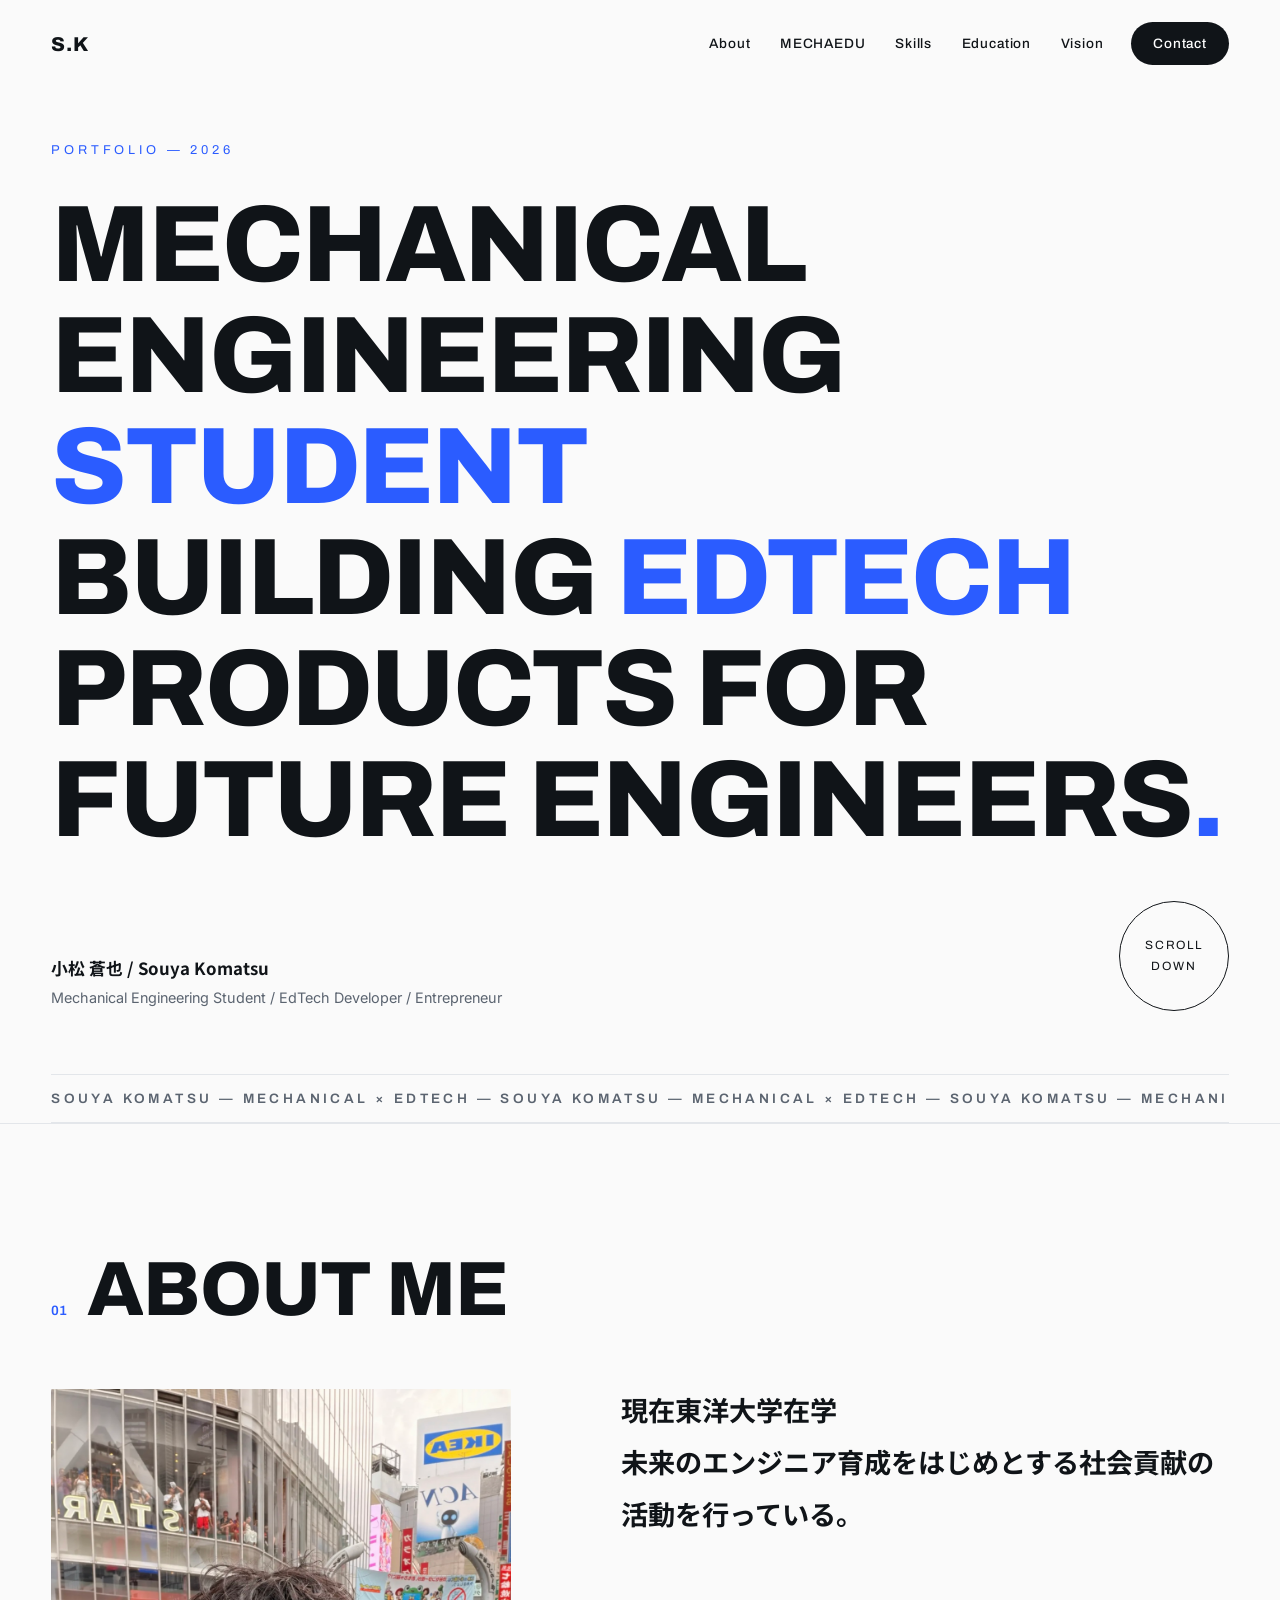
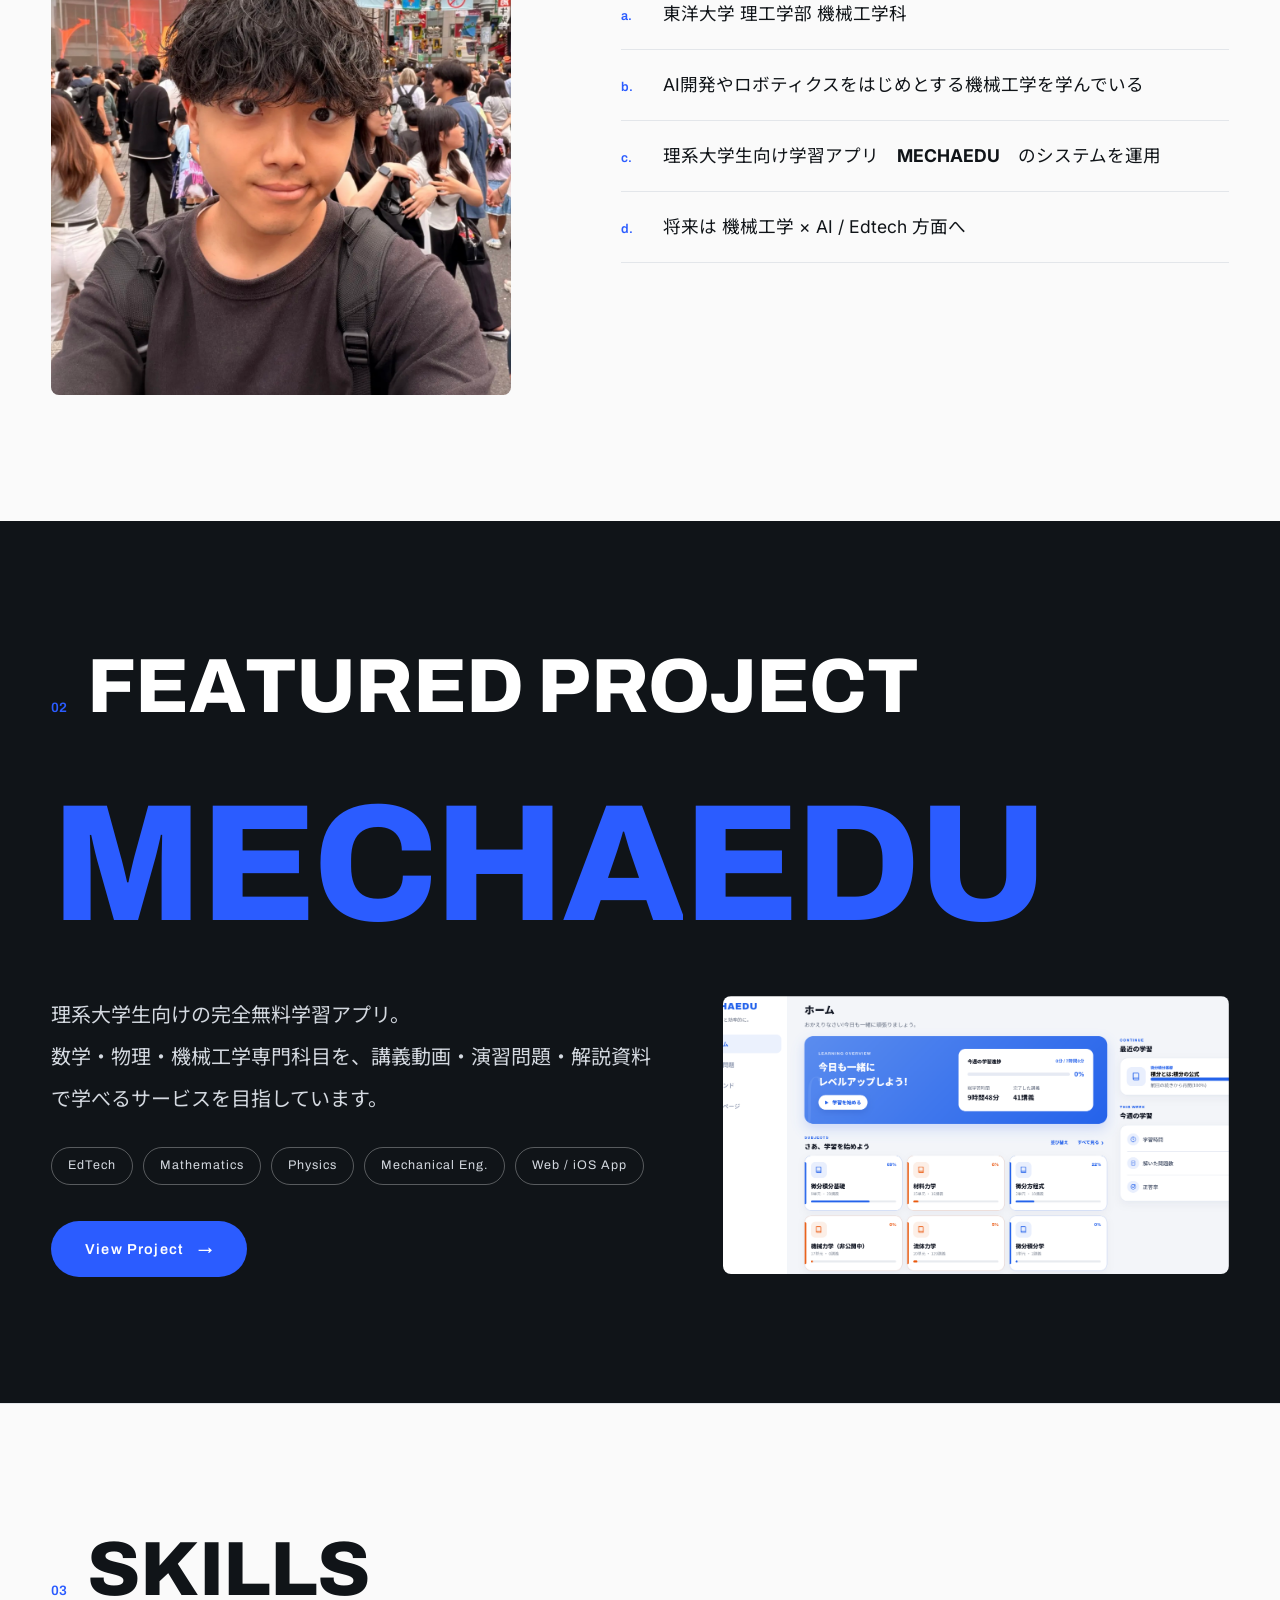
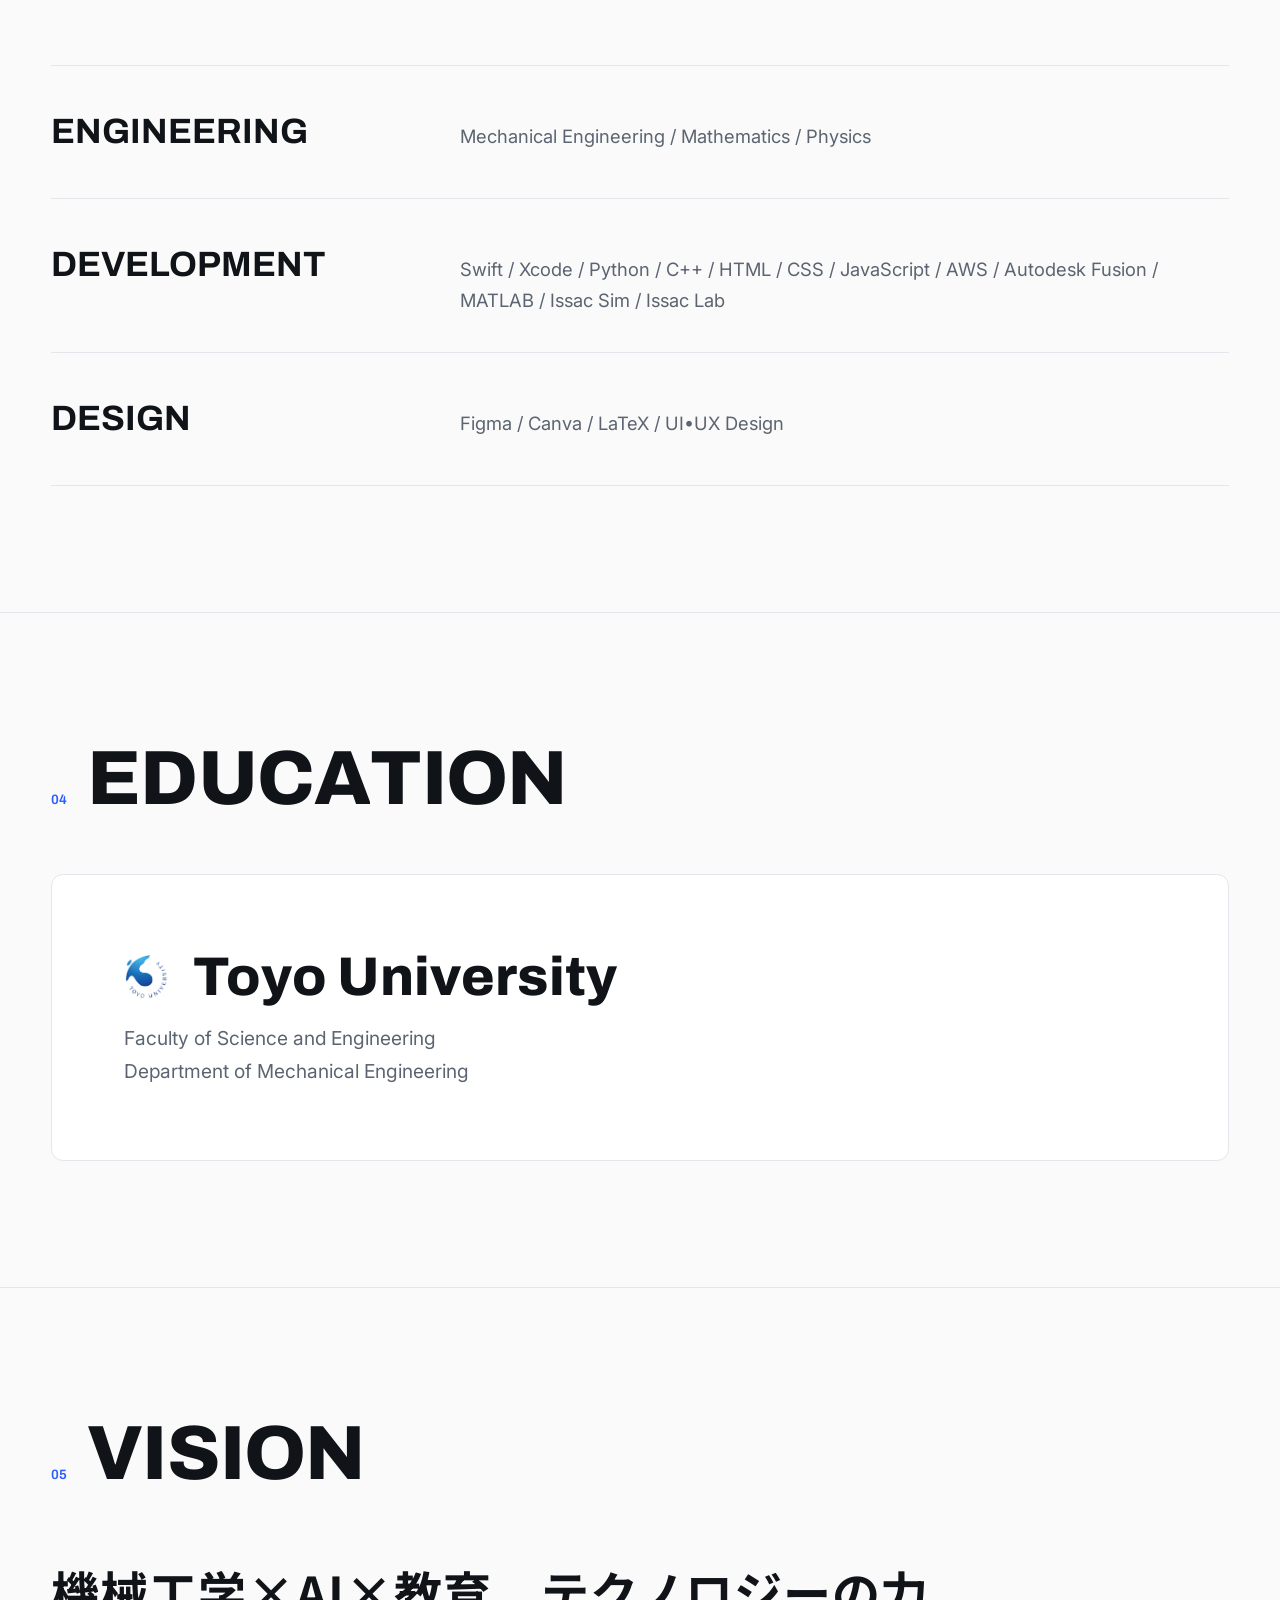
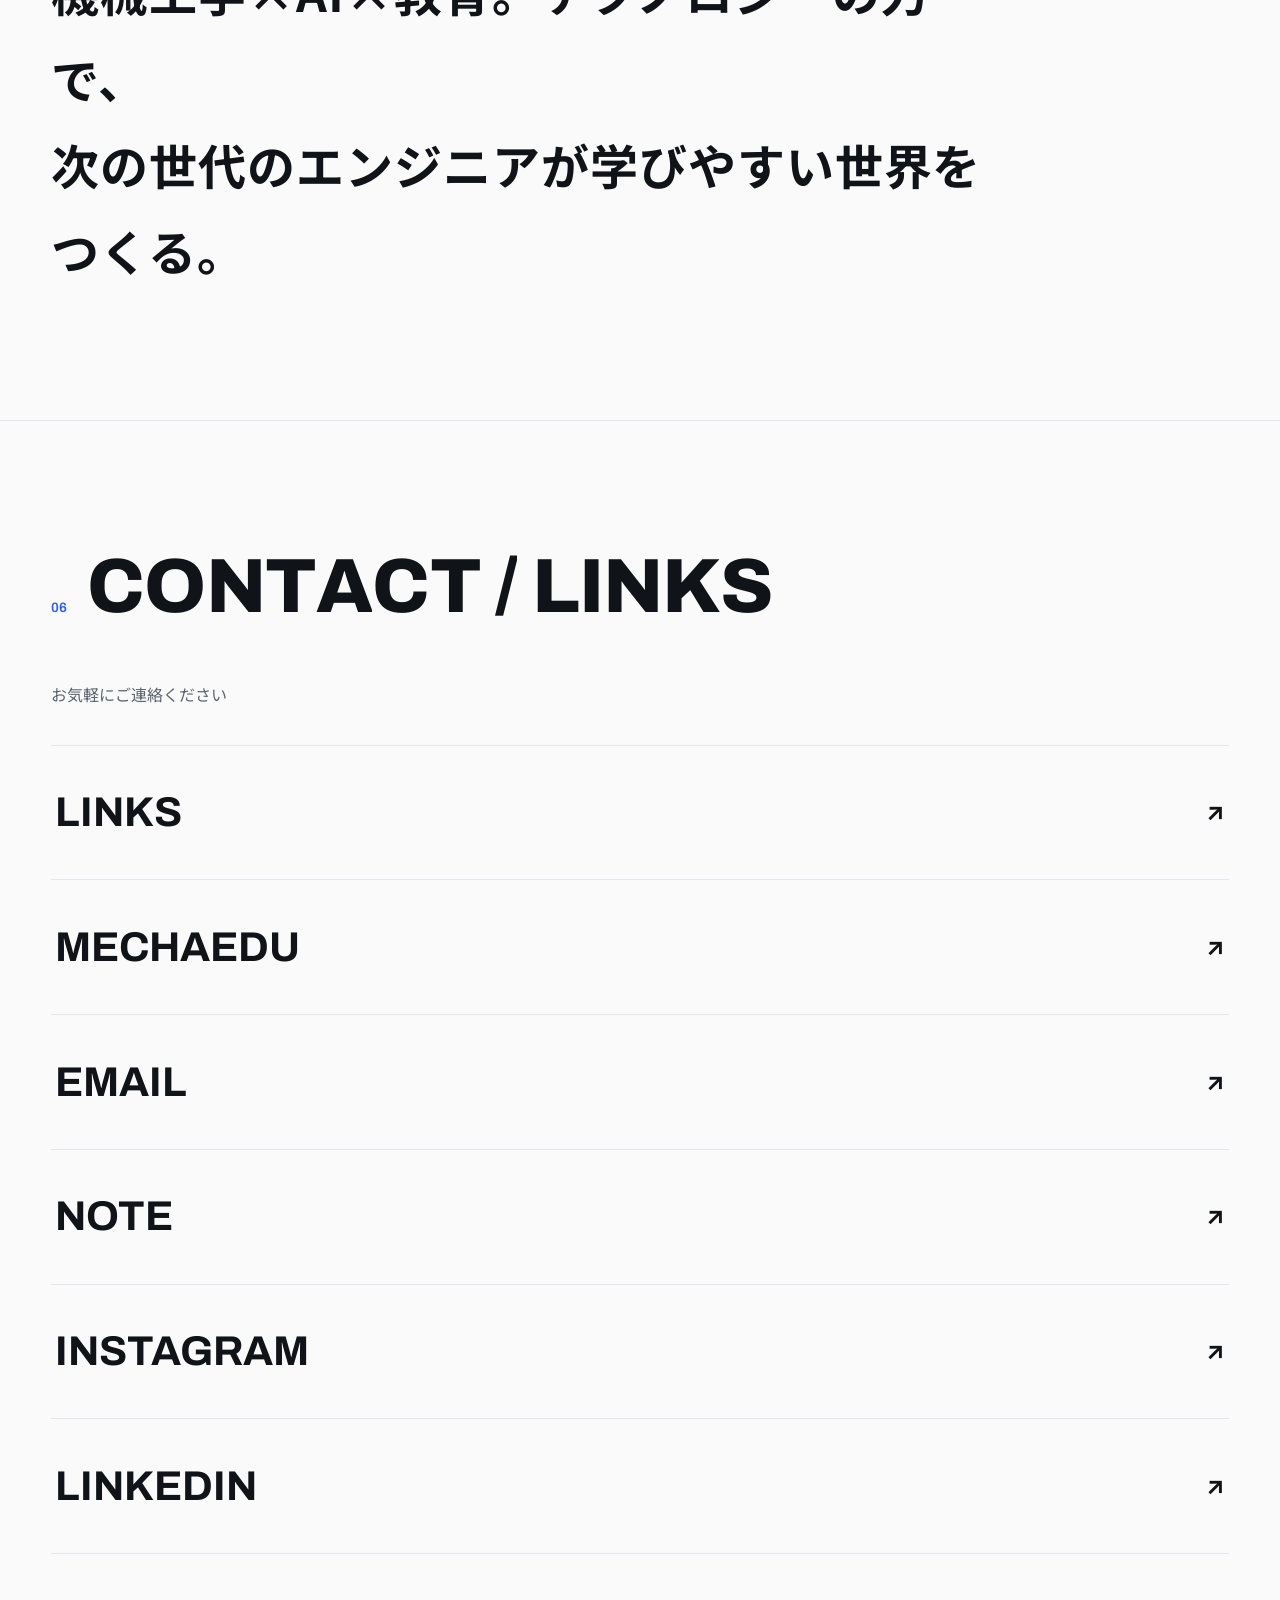
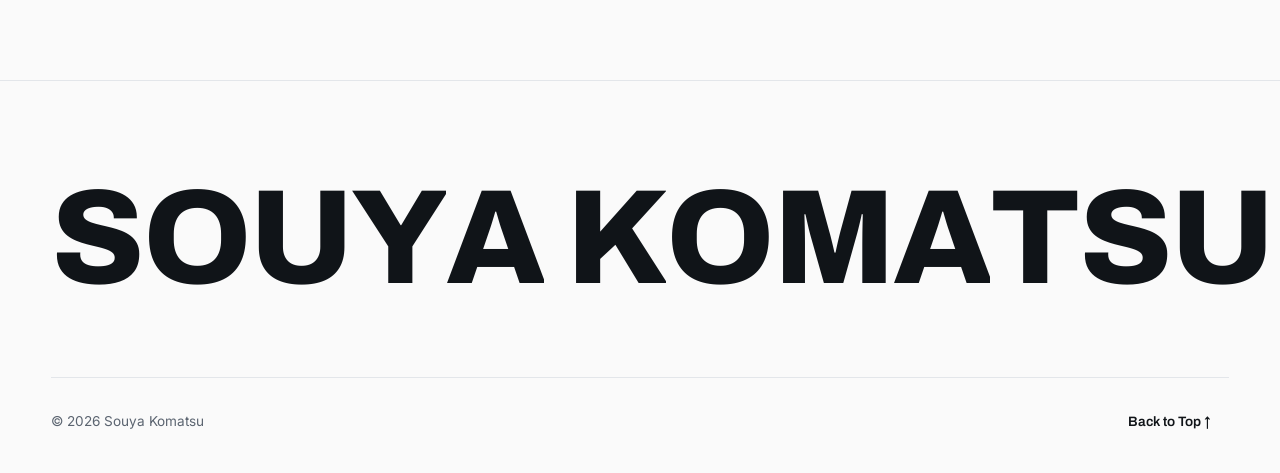
==== index.html @ 3ba520e5 "Refresh cached assets and keep ticker in one row with compact logo" ====
<!DOCTYPE html>
<html lang="ja">

<head>
  <meta charset="UTF-8">
  <meta name="viewport" content="width=device-width, initial-scale=1.0">
  <title>Souya Komatsu — Portfolio</title>
  <meta name="description"
    content="小松蒼也 / Souya Komatsu — Mechanical Engineering Student building EdTech products for future engineers.">
  <link rel="preconnect" href="https://fonts.googleapis.com">
  <link rel="preconnect" href="https://fonts.gstatic.com" crossorigin>
  <link
    href="https://fonts.googleapis.com/css2?family=Inter:wght@400;500;600&family=Archivo:wght@500;600;700;800&family=Noto+Sans+JP:wght@400;500;700&display=swap"
    rel="stylesheet">
  <link rel="stylesheet" href="style.css?v=20261108-2">
</head>

<body>

  <!-- ===== Page transition curtain (ローディング兼ページ遷移の幕) ===== -->
  <div class="curtain" id="curtain">
    <div class="curtain__panel" id="curtainPanel">
      <p class="curtain__brand">SOUYA KOMATSU</p>
    </div>
  </div>

  <!-- ===== Custom cursor ===== -->
  <div class="cursor" id="cursor"></div>

  <!-- ===== Header ===== -->
  <header class="header">
    <a href="#home" class="header__logo magnetic" data-cursor="hover">S.K</a>
    <nav class="header__nav">
      <a href="#about" class="header__link magnetic" data-cursor="hover">About</a>
      <a href="#mechaedu" class="header__link magnetic" data-cursor="hover">MECHAEDU</a>
      <a href="#skills" class="header__link magnetic" data-cursor="hover">Skills</a>
      <a href="#education" class="header__link magnetic" data-cursor="hover">Education</a>
      <a href="#vision" class="header__link magnetic" data-cursor="hover">Vision</a>
      <a href="#contact" class="header__link header__link--cta magnetic fill-hover" data-cursor="hover">Contact</a>
    </nav>
    <button class="header__burger magnetic" id="burger" aria-label="menu" data-cursor="hover">
      <span></span><span></span>
    </button>
  </header>

  <!-- ===== Mobile menu ===== -->
  <div class="menu" id="menu">
    <nav class="menu__nav">
      <a href="#about" class="menu__link fill-hover">About</a>
      <a href="#mechaedu" class="menu__link fill-hover">MECHAEDU</a>
      <a href="#skills" class="menu__link fill-hover">Skills</a>
      <a href="#education" class="menu__link fill-hover">Education</a>
      <a href="#vision" class="menu__link fill-hover">Vision</a>
      <a href="#contact" class="menu__link fill-hover">Contact</a>
    </nav>
  </div>

  <main>

    <!-- ===== HOME / HERO ===== -->
    <section class="hero" id="home">
      <p class="hero__eyebrow reveal">Portfolio — 2026</p>
      <h1 class="hero__title" id="heroTitle">
        <span class="hero__line"><span class="hero__word">Mechanical</span></span>
        <span class="hero__line"><span class="hero__word">Engineering <em>Student</em></span></span>
        <span class="hero__line"><span class="hero__word">building <em>EdTech</em></span></span>
        <span class="hero__line"><span class="hero__word">products for</span></span>
        <span class="hero__line"><span class="hero__word">future engineers<span class="hero__dot">.</span></span></span>
      </h1>
      <div class="hero__meta reveal">
        <div>
          <p class="hero__name">小松 蒼也 / Souya Komatsu</p>
          <p class="hero__role">Mechanical Engineering Student / EdTech Developer / Entrepreneur</p>
        </div>
        <a href="#about" class="btn btn--circle magnetic fill-hover" data-cursor="hover">
          <span>Scroll<br>Down</span>
        </a>
      </div>
      <div class="hero__marquee" aria-hidden="true">
        <div class="hero__marquee-track">
          <div class="hero__marquee-group">
            <span>SOUYA KOMATSU — MECHANICAL × EDTECH —&nbsp;</span>
          </div>
          <div class="hero__marquee-group">
            <span>SOUYA KOMATSU — MECHANICAL × EDTECH —&nbsp;</span>
          </div>
        </div>
      </div>
    </section>

    <!-- ===== ABOUT ===== -->
    <section class="section about" id="about">
      <div class="section__head">
        <p class="section__index reveal">01</p>
        <h2 class="section__title" data-split>About Me</h2>
      </div>
      <div class="about__grid">
        <div class="about__photo photo-reveal">
          <div class="photo-reveal__mask">
            <!--<img src="https://placehold.co/720x900/e8ecf4/9aa3b5?text=PHOTO" alt="小松蒼也のポートレート" class="photo-reveal__img"
              data-parallax>
          </div> -->
            <img src="Souya.jpg" alt="小松蒼也のポートレート" class="photo-reveal__img" data-parallax>
          </div>
        </div>
        <div class="about__body">
          <p class="about__lead reveal">
            現在東洋大学在学<br>
            未来のエンジニア育成をはじめとする社会貢献の活動を行っている。
          </p>
          <ul class="about__list">
            <li class="reveal"><span class="about__num">a.</span>東洋大学 理工学部 機械工学科</li>
            <li class="reveal"><span class="about__num">b.</span>AI開発やロボティクスをはじめとする機械工学を学んでいる</li>
            <li class="reveal"><span class="about__num">c.</span>理系大学生向け学習アプリ <strong>MECHAEDU</strong> のシステムを運用</li>
            <li class="reveal"><span class="about__num">d.</span>将来は 機械工学 × AI / Edtech 方面へ</li>
          </ul>
        </div>
      </div>
    </section>

    <!-- ===== MECHAEDU ===== -->
    <section class="section mechaedu" id="mechaedu">
      <div class="section__head">
        <p class="section__index reveal">02</p>
        <h2 class="section__title" data-split>Featured Project</h2>
      </div>
      <div class="mechaedu__hero">
        <h3 class="mechaedu__logo" data-split>MECHAEDU</h3>
      </div>
      <div class="mechaedu__grid">
        <div class="mechaedu__body">
          <p class="mechaedu__desc reveal">
            理系大学生向けの完全無料学習アプリ。<br>
            数学・物理・機械工学専門科目を、講義動画・演習問題・解説資料で学べるサービスを目指しています。
          </p>
          <div class="mechaedu__tags reveal">
            <span class="tag">EdTech</span>
            <span class="tag">Mathematics</span>
            <span class="tag">Physics</span>
            <span class="tag">Mechanical Eng.</span>
            <span class="tag">Web / iOS App</span>
          </div>
          <a href="#contact" class="btn btn--pill magnetic fill-hover reveal" data-cursor="hover">
            <span class="btn__label">View Project</span>
            <span class="btn__arrow">→</span>
          </a>
        </div>
        <div class="mechaedu__photo photo-reveal">
          <div class="photo-reveal__mask">
            <!-- <img src="https://placehold.co/900x640/dfe6f2/8b95ab?text=MECHAEDU" alt="MECHAEDUアプリのイメージ"
              class="photo-reveal__img" data-parallax> -->
            <img src="image.png"
              data-parallax>
          </div>

        </div>
      </div>
    </section>

    <!-- ===== SKILLS ===== -->
    <section class="section skills" id="skills">
      <div class="section__head">
        <p class="section__index reveal">03</p>
        <h2 class="section__title" data-split>Skills</h2>
      </div>
      <div class="skills__rows">
        <div class="skills__row reveal fill-hover">
          <h3 class="skills__cat">Engineering</h3>
          <p class="skills__items">Mechanical Engineering / Mathematics / Physics</p>
        </div>
        <div class="skills__row reveal fill-hover">
          <h3 class="skills__cat">Development</h3>
          <p class="skills__items">Swift / Xcode / Python / C++ / HTML / CSS / JavaScript / AWS / Autodesk Fusion /
            MATLAB / Issac Sim / Issac Lab</p>
        </div>
        <div class="skills__row reveal fill-hover">
          <h3 class="skills__cat">Design</h3>
          <p class="skills__items">Figma / Canva / LaTeX / UI•UX Design</p>
        </div>
      </div>
    </section>

    <!-- ===== EDUCATION ===== -->
    <section class="section education" id="education">
      <div class="section__head">
        <p class="section__index reveal">04</p>
        <h2 class="section__title" data-split>Education</h2>
      </div>
      <div class="education__card reveal">
        <p class="education__school">
          <img src="Toyo_University_logo.png" alt="" class="education__logo" width="40" height="40"
            loading="lazy">
          <span>Toyo University</span>
        </p>
        <p class="education__detail">Faculty of Science and Engineering</p>
        <p class="education__detail">Department of Mechanical Engineering</p>
      </div>
    </section>

    <!-- ===== VISION ===== -->
    <section class="section vision" id="vision">
      <div class="section__head">
        <p class="section__index reveal">05</p>
        <h2 class="section__title" data-split>Vision</h2>
      </div>
      <p class="vision__statement" data-split-lines>
        機械工学 × AI × 教育。テクノロジーの力で、次の世代のエンジニアが学びやすい世界をつくる。
      </p>
    </section>

    <!-- ===== CONTACT ===== -->
    <section class="section contact" id="contact">
      <div class="section__head">
        <p class="section__index reveal">06</p>
        <h2 class="section__title" data-split>Contact / Links</h2>
      </div>
      <p class="contact__lead reveal">お気軽にご連絡ください</p>
      <ul class="contact__list">
        <li class="reveal"><a href="https://k12ma.github.io/founder.portfolio/links.html" class="contact__link fill-hover"
            data-cursor="hover"><span>Links</span><span class="contact__arrow">↗</span></a></li>
        <li class="reveal"><a href="https://mechaedu-e8de1.web.app" class="contact__link fill-hover"
            data-cursor="hover"><span>MECHAEDU</span><span class="contact__arrow">↗</span></a></li>
        <li class="reveal"><a href="mailto:sososososososouya@gmail.com" class="contact__link fill-hover"
            data-cursor="hover"><span>Email</span><span class="contact__arrow">↗</span></a></li>
        <li class="reveal"><a href="https://note.com/k0mzz" class="contact__link fill-hover" data-cursor="hover"><span>Note</span><span
              class="contact__arrow">↗</span></a></li>
        <li class="reveal"><a href="https://www.instagram.com/k0_mzz?igsh=YXdoZmx4a2puMzN1&utm_source=qr"
            class="contact__link fill-hover" data-cursor="hover"><span>
              Instagram</span><span class="contact__arrow">↗</span></a></li>
        <!-- <li class="reveal"><a href="#" class="contact__link fill-hover" data-cursor="hover"><span>YouTube</span><span
              class="contact__arrow">↗</span></a></li> -->
        <li class="reveal"><a
            href="https://www.linkedin.com/in/蒼也-小松-a789563b1?utm_source=share_via&utm_content=profile&utm_medium=member_ios"
            class="contact__link fill-hover" data-cursor="hover"><span>LinkedIn</span><span
              class="contact__arrow">↗</span></a></li>
      </ul>
    </section>

  </main>

  <!-- ===== Footer ===== -->
  <footer class="footer">
    <p class="footer__big" data-split>SOUYA KOMATSU</p>
    <div class="footer__bottom">
      <p>© 2026 Souya Komatsu</p>
      <a href="#home" class="footer__top magnetic fill-hover" data-cursor="hover">Back to Top ↑</a>
    </div>
  </footer>

  <script src="script.js?v=20261108-2"></script>
</body>

</html>
---- style.css ----
/* ============================================================
   Souya Komatsu — Portfolio
   White base × Blue accent / inspired by big-typography sites
   ============================================================ */

:root {
  --bg: #fafafa;
  --ink: #101418;
  --ink-soft: #5b6470;
  --accent: #2b5cff;
  --accent-soft: #e8eeff;
  --line: #e3e6ea;
  --font-en: "Archivo", "Inter", sans-serif;
  --font-body: "Inter", "Noto Sans JP", sans-serif;
  --font-jp: "Noto Sans JP", sans-serif;
  --ease-out: cubic-bezier(0.22, 1, 0.36, 1);
  --ease-page: cubic-bezier(0.76, 0, 0.24, 1);
}

* { margin: 0; padding: 0; box-sizing: border-box; }

html { scroll-behavior: smooth; }

body {
  background: var(--bg);
  color: var(--ink);
  font-family: var(--font-body);
  font-size: 16px;
  line-height: 1.7;
  overflow-x: hidden;
  -webkit-font-smoothing: antialiased;
}

::selection { background: var(--accent); color: #fff; }

img { display: block; max-width: 100%; }
a { color: inherit; text-decoration: none; }
ul { list-style: none; }

/* ============ Curtain (ローディング & ページ遷移の幕) ============ */
.curtain {
  position: fixed; inset: 0; z-index: 100;
  pointer-events: none;
}
.curtain__panel {
  position: absolute; left: 0; top: 0;
  width: 100%; height: 100%;
  background: var(--ink);
  display: flex; align-items: center; justify-content: center;
  transform: translateY(0);
  transition: transform 1.1s var(--ease-page);
  will-change: transform;
}
/* 幕の上下に曲線のエッジ(波)を付ける */
.curtain__panel::before,
.curtain__panel::after {
  content: "";
  position: absolute; left: -5%;
  width: 110%; height: 10vh;
  background: var(--ink);
}
.curtain__panel::before {
  top: -9.8vh;
  border-radius: 50% 50% 0 0 / 100% 100% 0 0;
}
.curtain__panel::after {
  bottom: -9.8vh;
  border-radius: 0 0 50% 50% / 0 0 100% 100%;
}
.curtain.is-open .curtain__panel { transform: translateY(-118%); }

/* 幕の中央の大型ブランドタイポ */
.curtain__brand {
  font-family: var(--font-en); font-weight: 800;
  font-size: clamp(2rem, 8.5vw, 7.5rem);
  letter-spacing: 0.02em; line-height: 1.1;
  color: #fff; white-space: nowrap;
  overflow: hidden; margin: 0;
}
.curtain__brand .b-char {
  display: inline-block;
  transform: translateY(120%) rotate(6deg);
  transition: transform 0.9s var(--ease-out);
}
.curtain.is-intro .curtain__brand .b-char {
  transform: translateY(0) rotate(0);
}
.curtain__brand .b-char--accent { color: var(--accent); }

/* ============ Custom cursor ============ */
.cursor {
  position: fixed; top: 0; left: 0; z-index: 99;
  width: 14px; height: 14px; border-radius: 50%;
  background: var(--accent);
  pointer-events: none;
  transform: translate(-50%, -50%);
  transition: width 0.3s, height 0.3s, opacity 0.3s, background 0.3s;
  mix-blend-mode: multiply;
  opacity: 0.85;
}
.cursor.is-hover { width: 52px; height: 52px; opacity: 0.25; }
@media (hover: none) { .cursor { display: none; } }

/* ============ Header ============ */
.header {
  position: fixed; top: 0; left: 0; right: 0; z-index: 50;
  display: flex; align-items: center; justify-content: space-between;
  padding: 22px clamp(20px, 4vw, 56px);
  transition: transform 0.5s var(--ease-out), background 0.4s;
}
.header.is-scrolled {
  background: rgba(250, 250, 250, 0.85);
  backdrop-filter: blur(12px);
  padding-top: 14px; padding-bottom: 14px;
}
.header.is-hidden { transform: translateY(-110%); }
.header__logo {
  font-family: var(--font-en); font-weight: 800;
  font-size: 1.25rem; letter-spacing: 0.05em;
}
.header__nav { display: flex; gap: clamp(14px, 2vw, 30px); align-items: center; }
.header__link {
  font-family: var(--font-en); font-weight: 500;
  font-size: 0.85rem; letter-spacing: 0.06em;
  position: relative; padding: 6px 2px;
}
.header__link::after {
  content: ""; position: absolute; left: 0; bottom: 0;
  width: 100%; height: 1.5px; background: var(--accent);
  transform: scaleX(0); transform-origin: right;
  transition: transform 0.4s var(--ease-out);
}
.header__link:hover::after { transform: scaleX(1); transform-origin: left; }
.header__link--cta {
  background: var(--ink); color: #fff;
  padding: 10px 22px; border-radius: 999px;
  --fill: var(--accent);
}
.header__link--cta::after { display: none; }

.header__burger {
  display: none; background: none; border: 0; cursor: pointer;
  width: 44px; height: 44px; position: relative; z-index: 60;
}
.header__burger span {
  position: absolute; left: 10px; width: 24px; height: 2px;
  background: var(--ink); transition: transform 0.4s var(--ease-out), top 0.4s;
}
.header__burger span:nth-child(1) { top: 18px; }
.header__burger span:nth-child(2) { top: 26px; }
.header__burger.is-open span:nth-child(1) { top: 22px; transform: rotate(45deg); }
.header__burger.is-open span:nth-child(2) { top: 22px; transform: rotate(-45deg); }

/* Mobile menu */
.menu {
  position: fixed; inset: 0; z-index: 55;
  background: var(--bg);
  display: flex; align-items: center; justify-content: center;
  clip-path: inset(0 0 100% 0);
  transition: clip-path 0.7s var(--ease-out);
}
.menu.is-open { clip-path: inset(0 0 0 0); }
.menu__nav { display: flex; flex-direction: column; gap: 8px; text-align: center; }
.menu__link {
  font-family: var(--font-en); font-weight: 700;
  font-size: clamp(2rem, 8vw, 3rem);
  padding: 4px 24px; border-radius: 12px;
  transition: color 0.35s;
  --fill: var(--accent);
}
.menu__link:hover { color: #fff; }

@media (max-width: 820px) {
  .header__nav { display: none; }
  .header__burger { display: block; }
}

/* ============ Hero ============ */
.hero {
  min-height: 100svh;
  display: flex; flex-direction: column; justify-content: center;
  padding: 140px clamp(20px, 4vw, 56px) 0;
  position: relative;
}
.hero__eyebrow {
  font-family: var(--font-en); font-size: 0.8rem;
  letter-spacing: 0.3em; text-transform: uppercase;
  color: var(--accent); margin-bottom: 28px;
}
.hero__title {
  font-family: var(--font-en);
  font-weight: 800;
  font-size: clamp(2.6rem, 8.5vw, 7.5rem);
  line-height: 1.02;
  letter-spacing: -0.02em;
  text-transform: uppercase;
}
.hero__title em {
  font-style: normal; color: var(--accent);
}
.hero__dot { color: var(--accent); }
.hero__line { display: block; overflow: hidden; }
.hero__word {
  display: inline-block;
  transform: translateY(110%);
  transition: transform 1.4s var(--ease-out);
}
body.is-loaded .hero__word { transform: translateY(0); }
.hero__line:nth-child(1) .hero__word { transition-delay: 0.10s; }
.hero__line:nth-child(2) .hero__word { transition-delay: 0.18s; }
.hero__line:nth-child(3) .hero__word { transition-delay: 0.26s; }
.hero__line:nth-child(4) .hero__word { transition-delay: 0.34s; }
.hero__line:nth-child(5) .hero__word { transition-delay: 0.42s; }

.hero__meta {
  margin-top: clamp(32px, 5vh, 60px);
  display: flex; align-items: flex-end; justify-content: space-between;
  gap: 24px; flex-wrap: wrap;
}
.hero__name { font-family: var(--font-jp); font-weight: 700; font-size: 1.05rem; }
.hero__role { color: var(--ink-soft); font-size: 0.9rem; margin-top: 4px; }

.hero__marquee {
  margin-top: clamp(40px, 7vh, 80px);
  border-top: 1px solid var(--line);
  border-bottom: 1px solid var(--line);
  overflow: hidden; white-space: nowrap;
  padding: 12px 0;
}
.hero__marquee-track {
  display: flex;
  flex-flow: row nowrap;
  width: max-content;
  animation: marquee 22s linear infinite;
  font-family: var(--font-en); font-weight: 600;
  font-size: 0.85rem; letter-spacing: 0.25em;
  color: var(--ink-soft);
}
/* Equal, non-shrinking groups make -50% exactly one seamless repeat. */
.hero__marquee-group { display: flex; flex-flow: row nowrap; flex-shrink: 0; }
.hero__marquee-group > span { flex-shrink: 0; }
@keyframes marquee { to { transform: translateX(-50%); } }

/* ============ Fill-hover (縁からじわっと広がる塗りつぶし) ============ */
.fill-hover {
  position: relative;
  overflow: hidden;
  isolation: isolate;
}
.fill-hover::before {
  content: "";
  position: absolute;
  z-index: -1;
  top: var(--y, 50%);
  left: var(--x, 50%);
  width: var(--d, 300px);
  height: var(--d, 300px);
  border-radius: 50%;
  background: var(--fill, var(--accent));
  transform: translate(-50%, -50%) scale(0);
  transition: transform 0.8s var(--ease-out);
  pointer-events: none;
}
.fill-hover:hover::before,
.fill-hover:focus-visible::before {
  transform: translate(-50%, -50%) scale(1);
}

/* ============ Buttons ============ */
.btn { display: inline-flex; align-items: center; cursor: pointer; }
.btn--circle {
  width: 110px; height: 110px; border-radius: 50%;
  border: 1px solid var(--ink);
  justify-content: center; text-align: center;
  font-family: var(--font-en); font-size: 0.75rem;
  letter-spacing: 0.15em; text-transform: uppercase;
  transition: color 0.4s, border-color 0.4s;
  --fill: var(--accent);
}
.btn--circle:hover { border-color: var(--accent); color: #fff; }
.btn--pill {
  gap: 14px; margin-top: 36px;
  background: var(--ink); color: #fff;
  padding: 16px 34px; border-radius: 999px;
  font-family: var(--font-en); font-weight: 600;
  font-size: 0.9rem; letter-spacing: 0.08em;
  overflow: hidden; position: relative;
  --fill: var(--accent);
}
.btn__arrow { transition: transform 0.35s var(--ease-out); }
.btn--pill:hover .btn__arrow { transform: translateX(6px); }

/* ============ Sections (common) ============ */
.section {
  padding: clamp(90px, 14vh, 160px) clamp(20px, 4vw, 56px);
  border-top: 1px solid var(--line);
}
.section__head {
  display: flex; align-items: baseline; gap: 20px;
  margin-bottom: clamp(40px, 6vh, 72px);
}
.section__index {
  font-family: var(--font-en); font-size: 0.85rem;
  color: var(--accent); font-weight: 600;
}
.section__title {
  font-family: var(--font-en); font-weight: 800;
  font-size: clamp(2.2rem, 6vw, 5rem);
  text-transform: uppercase; letter-spacing: -0.01em;
  line-height: 1.05;
}

/* split-text animation (chars) */
[data-split] .char {
  display: inline-block;
  transform: translateY(110%) rotate(4deg);
  transition: transform 1.1s var(--ease-out);
}
[data-split] .char-wrap { display: inline-block; overflow: hidden; vertical-align: bottom; }
[data-split].is-inview .char { transform: translateY(0) rotate(0); }

/* split-lines animation */
[data-split-lines] .line-wrap { display: block; overflow: hidden; }
[data-split-lines] .line {
  display: block;
  transform: translateY(110%);
  transition: transform 1s var(--ease-out);
}
[data-split-lines].is-inview .line { transform: translateY(0); }

/* generic fade-up reveal */
.reveal {
  opacity: 0; transform: translateY(40px);
  transition: opacity 1.1s var(--ease-out), transform 1.1s var(--ease-out);
}
.reveal.is-inview { opacity: 1; transform: translateY(0); }

/* photo clip reveal + parallax */
.photo-reveal__mask {
  overflow: hidden; border-radius: 8px;
  clip-path: inset(100% 0 0 0);
  transition: clip-path 1.4s var(--ease-out);
}
.photo-reveal.is-inview .photo-reveal__mask { clip-path: inset(0 0 0 0); }
.photo-reveal__img {
  width: 100%; height: 100%; object-fit: cover;
  transform: scale(1.15);
  transition: transform 1.4s var(--ease-out);
  will-change: transform;
}
.photo-reveal.is-inview .photo-reveal__img { transform: scale(1.08); }

/* ============ About ============ */
.about__grid {
  display: grid; grid-template-columns: 5fr 6fr;
  gap: clamp(32px, 5vw, 80px); align-items: start;
}
.about__photo { max-width: 460px; }
.about__lead {
  font-family: var(--font-jp); font-weight: 700;
  font-size: clamp(1.2rem, 2.4vw, 1.7rem);
  line-height: 1.9; margin-bottom: 40px;
}
.about__list li {
  display: flex; gap: 18px; align-items: baseline;
  padding: 20px 0; border-bottom: 1px solid var(--line);
  font-size: clamp(0.95rem, 1.5vw, 1.1rem);
}
.about__num {
  font-family: var(--font-en); color: var(--accent);
  font-size: 0.8rem; font-weight: 600; min-width: 24px;
}
@media (max-width: 820px) {
  .about__grid { grid-template-columns: 1fr; }
  .about__photo { max-width: 100%; }
}

/* ============ MECHAEDU ============ */
.mechaedu { background: var(--ink); color: #fff; border-top: 0; }
.mechaedu .section__title { color: #fff; }
.mechaedu__hero { overflow: hidden; margin-bottom: clamp(32px, 5vh, 56px); }
.mechaedu__logo {
  font-family: var(--font-en); font-weight: 800;
  font-size: clamp(3.2rem, 13vw, 12rem);
  line-height: 1; letter-spacing: -0.02em;
  color: var(--accent);
  -webkit-text-stroke: 0;
}
.mechaedu__grid {
  display: grid; grid-template-columns: 6fr 5fr;
  gap: clamp(32px, 5vw, 80px); align-items: center;
}
.mechaedu__desc {
  font-family: var(--font-jp);
  font-size: clamp(1rem, 1.8vw, 1.25rem);
  line-height: 2.1; color: #d4d9e0;
}
.mechaedu__tags { display: flex; flex-wrap: wrap; gap: 10px; margin-top: 28px; }
.tag {
  font-family: var(--font-en); font-size: 0.78rem;
  letter-spacing: 0.08em;
  border: 1px solid rgba(255,255,255,0.3);
  border-radius: 999px; padding: 7px 16px;
  color: #d4d9e0;
}
.mechaedu .btn--pill {
  background: var(--accent);
  --fill: #fff;
  transition: color 0.35s;
}
.mechaedu .btn--pill:hover { color: var(--ink); }
@media (max-width: 820px) {
  .mechaedu__grid { grid-template-columns: 1fr; }
}

/* ============ Skills ============ */
.skills__rows { border-top: 1px solid var(--line); }
.skills__row {
  display: grid; grid-template-columns: 1fr 2fr;
  gap: 24px; padding: clamp(28px, 4vh, 44px) 0;
  border-bottom: 1px solid var(--line);
  align-items: baseline;
  transition: opacity 0.9s var(--ease-out), transform 0.9s var(--ease-out);
  --fill: var(--accent-soft);
}
.skills__cat {
  font-family: var(--font-en); font-weight: 700;
  font-size: clamp(1.3rem, 3vw, 2.2rem);
  text-transform: uppercase;
}
.skills__items {
  color: var(--ink-soft);
  font-size: clamp(0.95rem, 1.5vw, 1.15rem);
}
@media (max-width: 640px) {
  .skills__row { grid-template-columns: 1fr; gap: 8px; }
}

/* ============ Education ============ */
.education__card {
  border: 1px solid var(--line); border-radius: 12px;
  padding: clamp(36px, 6vw, 72px);
  background: #fff;
}
.education__school {
  display: flex; align-items: center;
  gap: clamp(12px, 2vw, 24px);
  font-family: var(--font-en); font-weight: 800;
  font-size: clamp(1.8rem, 4.5vw, 3.4rem);
  line-height: 1.1; margin-bottom: 16px;
}
.education__logo {
  width: clamp(32px, 3.5vw, 48px); height: auto;
  flex-shrink: 0; object-fit: contain;
}
.education__school > span { min-width: 0; }
.education__detail { color: var(--ink-soft); font-size: clamp(1rem, 1.6vw, 1.2rem); }

/* ============ Vision ============ */
.vision__statement {
  font-family: var(--font-jp); font-weight: 700;
  font-size: clamp(1.5rem, 4vw, 3rem);
  line-height: 1.8; letter-spacing: 0.02em;
  max-width: 20em;
}

/* ============ Contact ============ */
.contact__lead { color: var(--ink-soft); margin-bottom: 36px; }
.contact__list { border-top: 1px solid var(--line); }
.contact__list li { border-bottom: 1px solid var(--line); }
.contact__link {
  display: flex; align-items: center; justify-content: space-between;
  padding: clamp(22px, 3.5vh, 36px) 4px;
  font-family: var(--font-en); font-weight: 700;
  font-size: clamp(1.4rem, 4vw, 2.6rem);
  text-transform: uppercase;
  transition: color 0.35s, padding-left 0.4s var(--ease-out);
  --fill: var(--accent);
}
.contact__link:hover { color: #fff; padding-left: 20px; }
.contact__arrow {
  font-size: 0.6em;
  transition: transform 0.4s var(--ease-out);
}
.contact__link:hover .contact__arrow { transform: translate(6px, -6px); }

/* ============ Footer ============ */
.footer {
  border-top: 1px solid var(--line);
  padding: clamp(60px, 10vh, 110px) clamp(20px, 4vw, 56px) 32px;
  overflow: hidden;
}
.footer__big {
  font-family: var(--font-en); font-weight: 800;
  font-size: clamp(2.6rem, 10.5vw, 9.5rem);
  line-height: 1; letter-spacing: -0.02em;
  color: var(--ink);
  margin-bottom: clamp(40px, 8vh, 80px);
  white-space: nowrap;
}
.footer__bottom {
  display: flex; justify-content: space-between; align-items: center;
  gap: 16px; flex-wrap: wrap;
  color: var(--ink-soft); font-size: 0.85rem;
  border-top: 1px solid var(--line); padding-top: 24px;
}
.footer__top {
  font-family: var(--font-en); font-weight: 600; color: var(--ink);
  padding: 8px 18px; border-radius: 999px;
  transition: color 0.35s;
  --fill: var(--accent);
}
.footer__top:hover { color: #fff; }

/* ============ LinkTree page (links.html) ============ */
.hero--links {
  min-height: auto;
  padding-bottom: 0;
}
.linktree {
  border-top: 0;
  padding-top: clamp(48px, 8vh, 90px);
  padding-bottom: clamp(90px, 14vh, 160px);
}
.footer--links {
  padding-top: 0;
}
.footer--links .footer__bottom {
  border-top: 0;
}

@media (prefers-reduced-motion: reduce) {
  .hero__marquee-track { animation: none; }
  *, *::before, *::after {
    animation-duration: 0.01ms !important;
    transition-duration: 0.01ms !important;
  }
  .reveal, .hero__word, [data-split] .char, [data-split-lines] .line,
  .curtain__brand .b-char {
    opacity: 1 !important; transform: none !important;
  }
  .photo-reveal__mask { clip-path: inset(0 0 0 0) !important; }
}
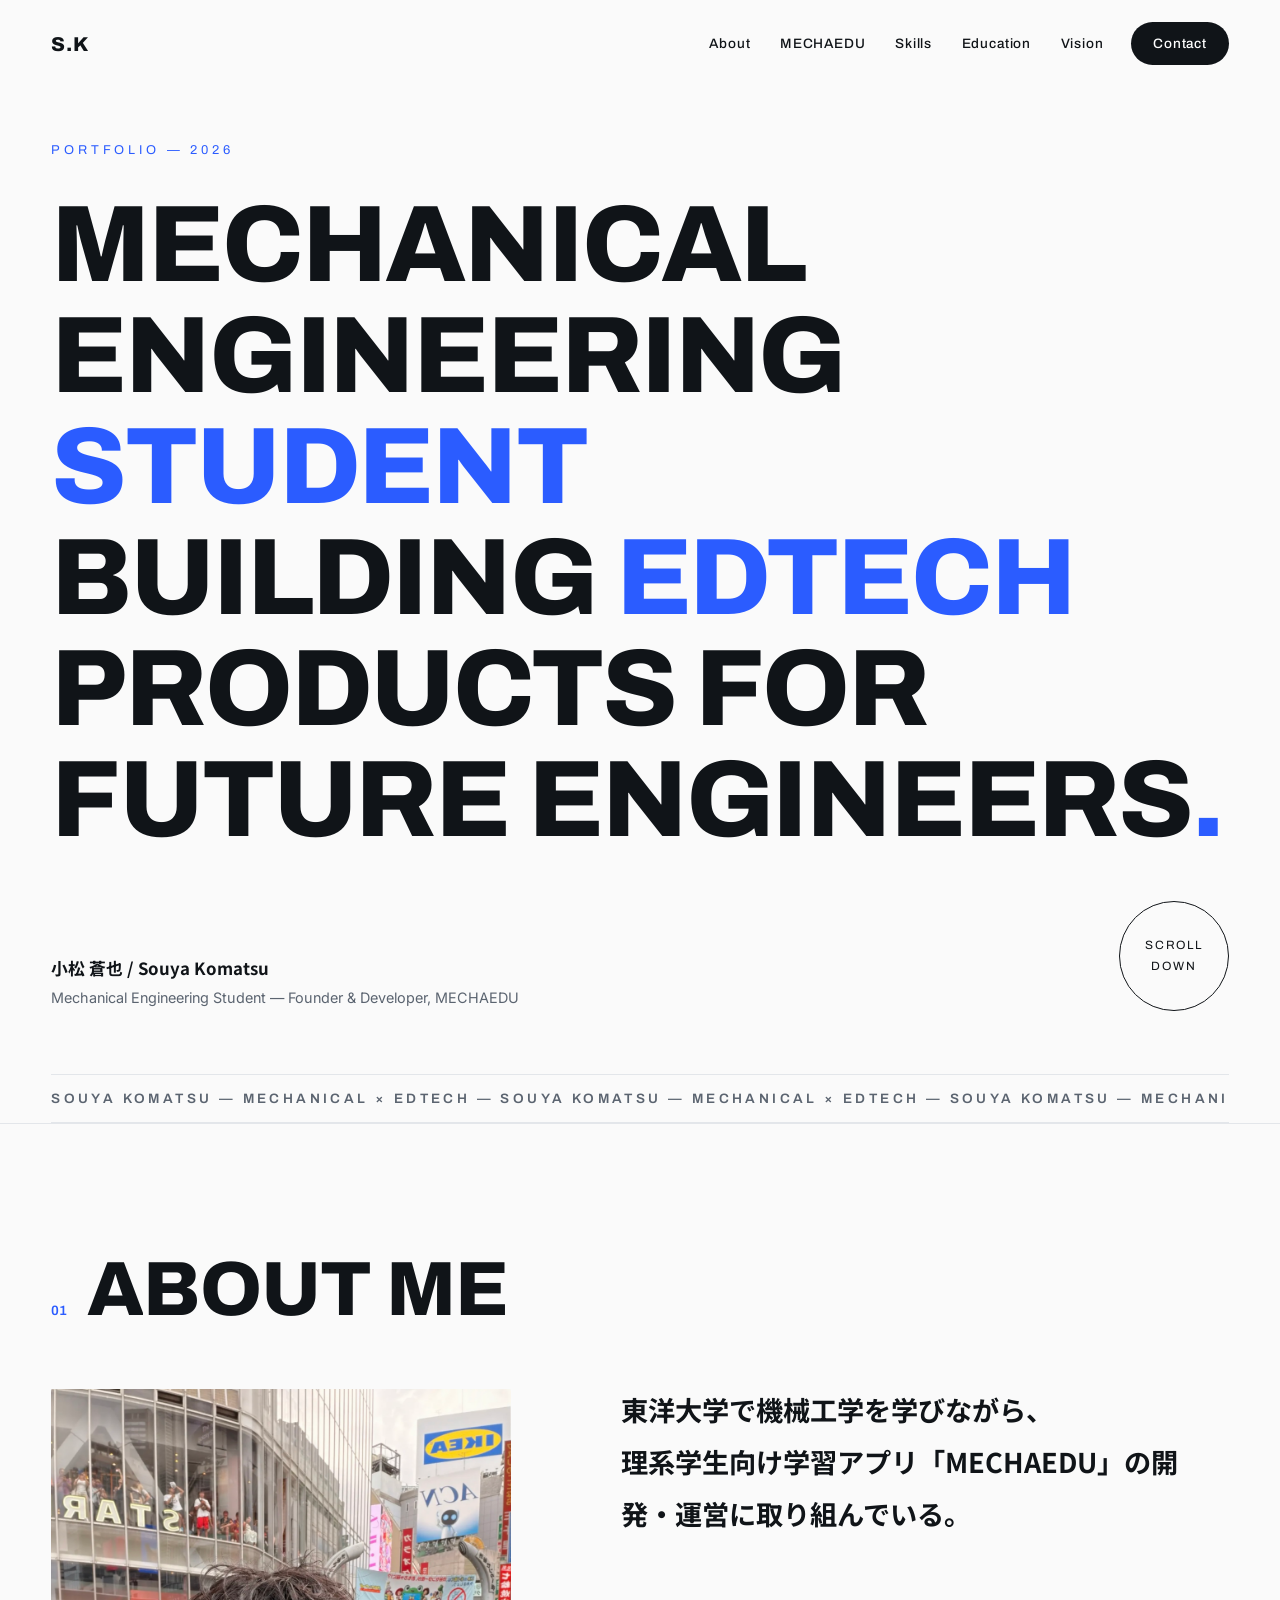
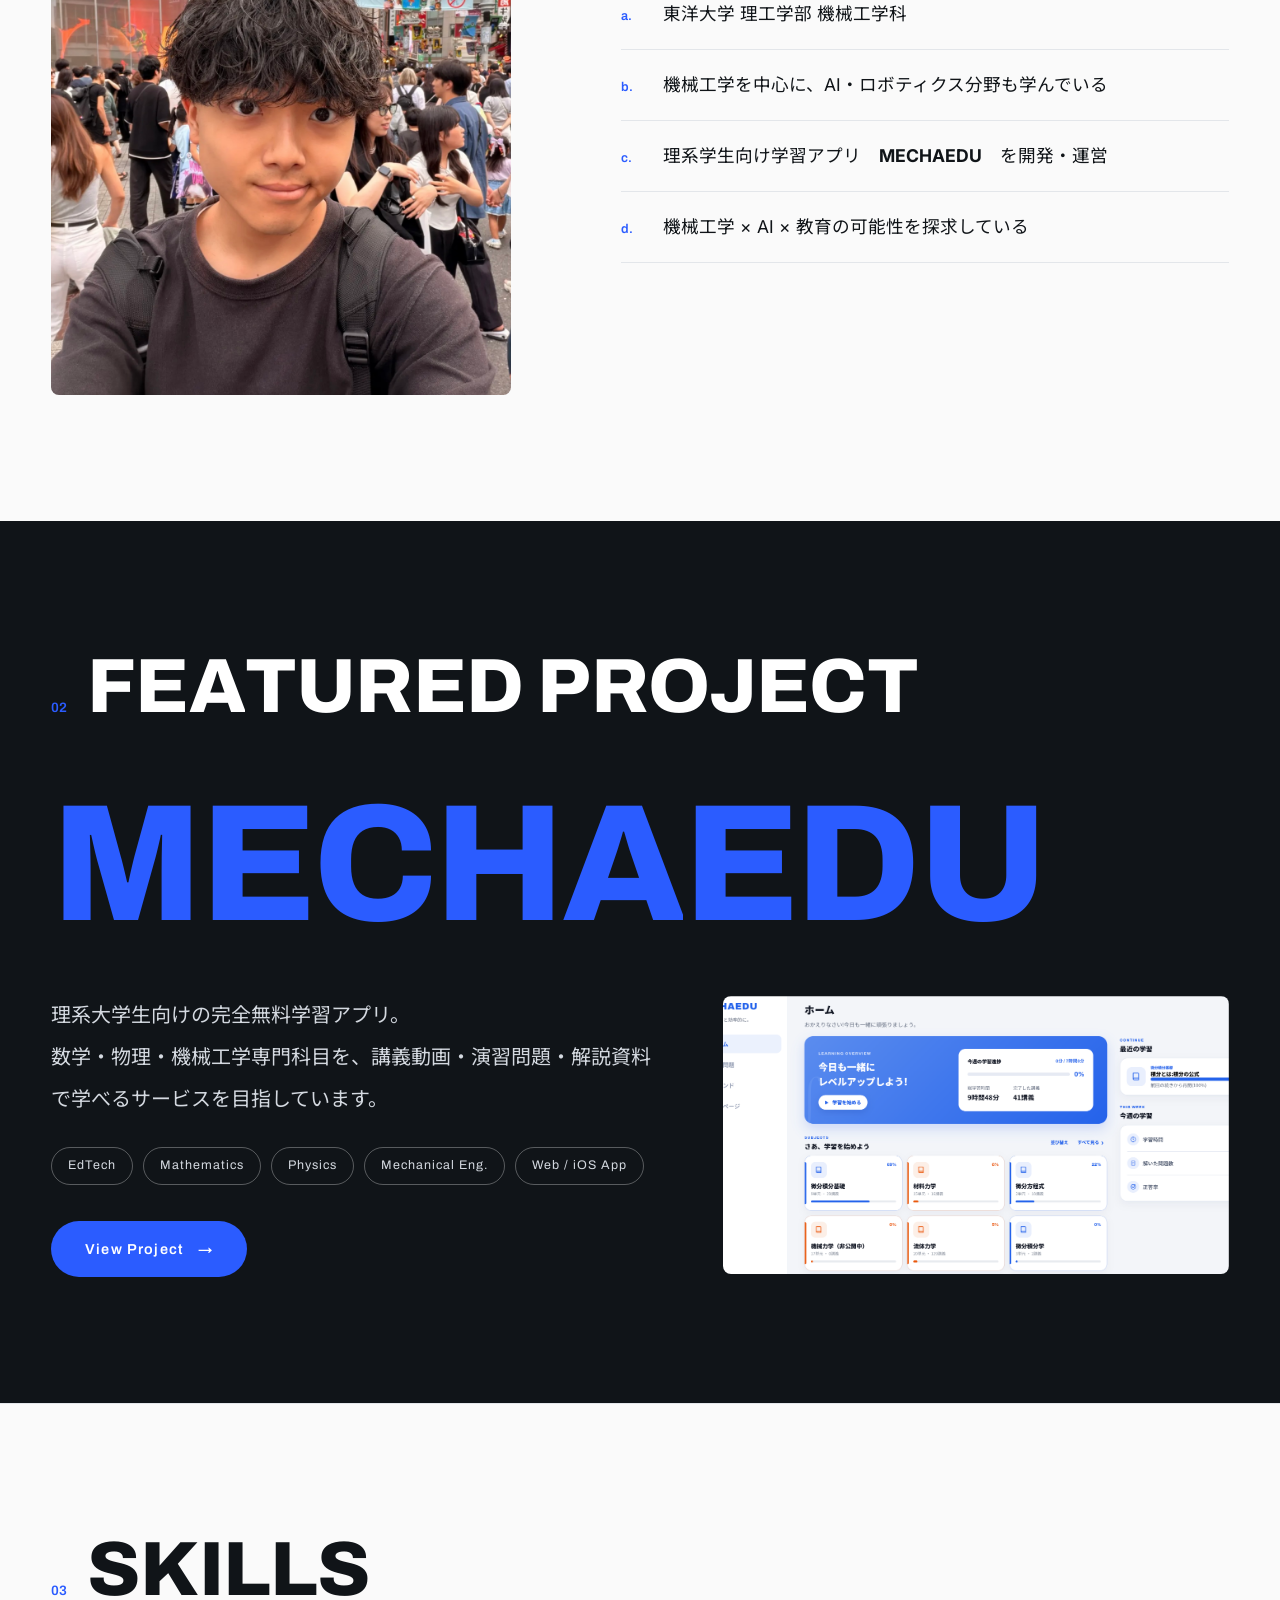
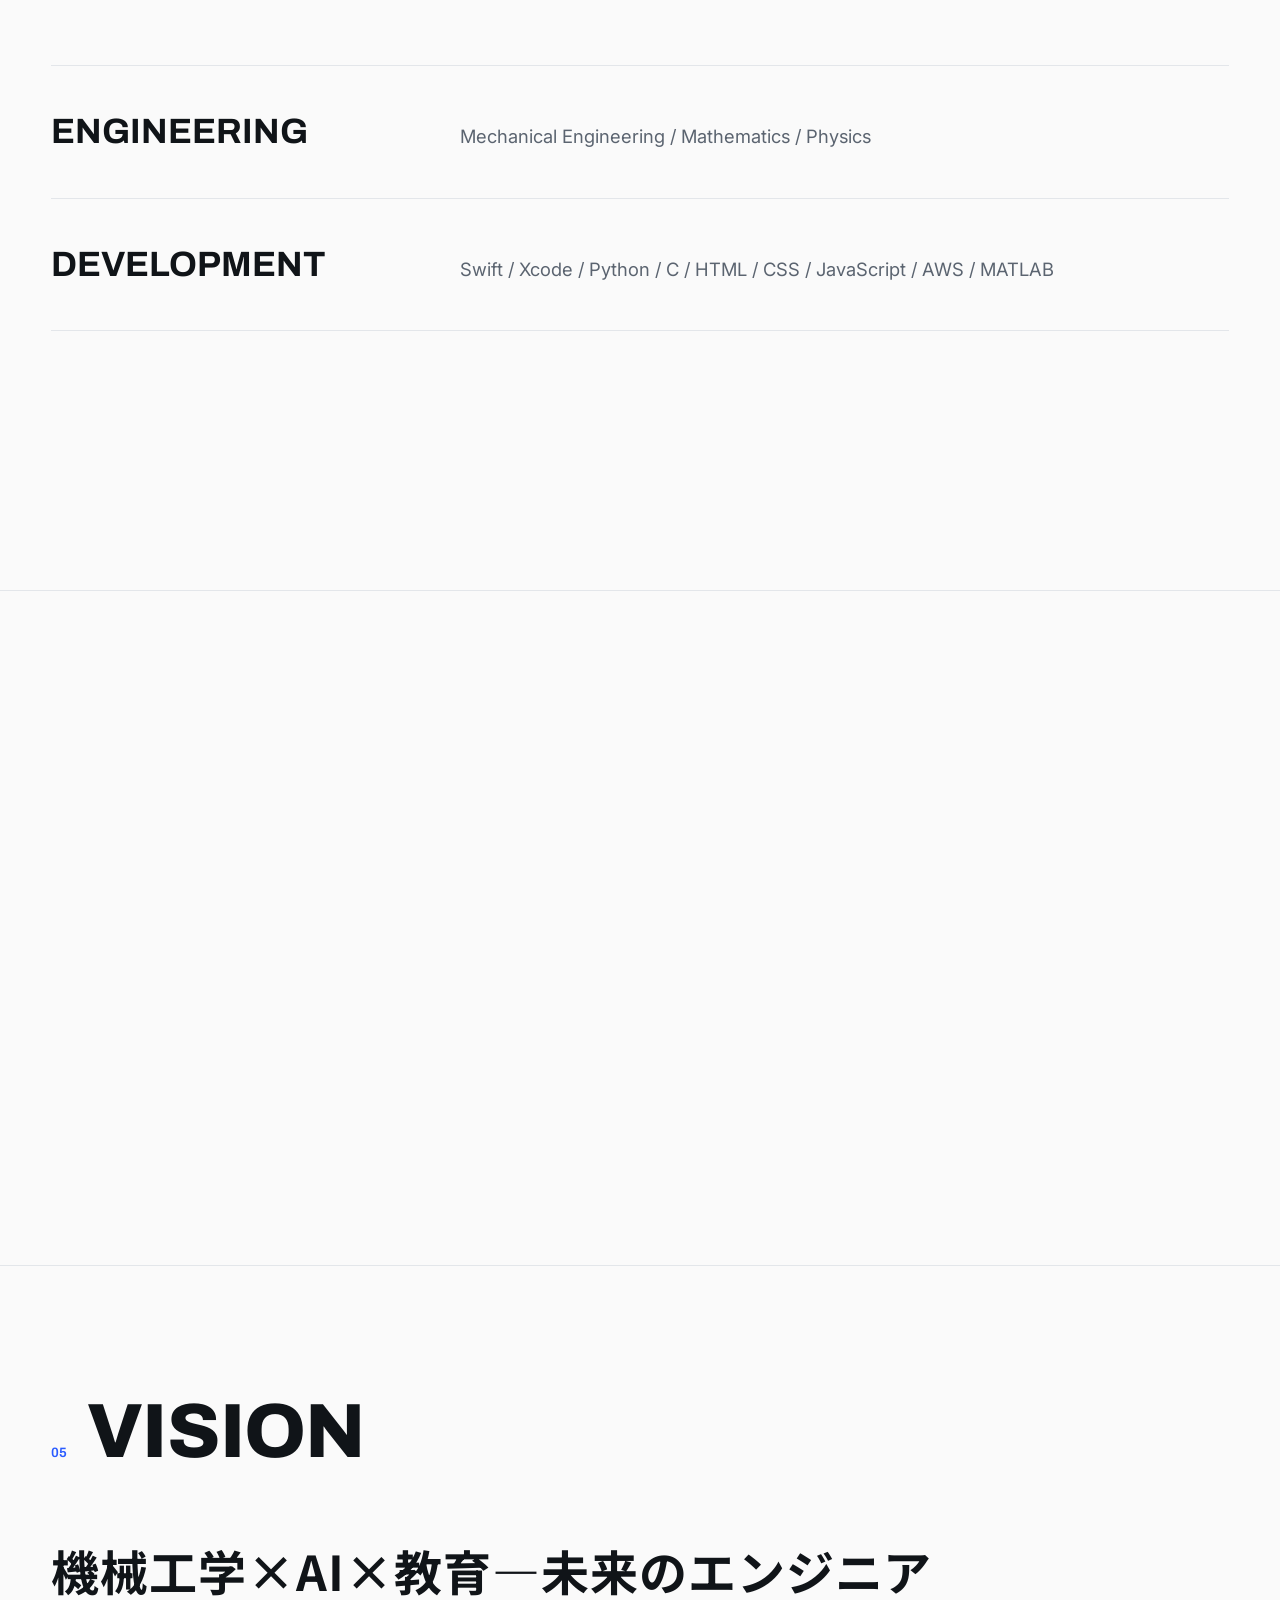
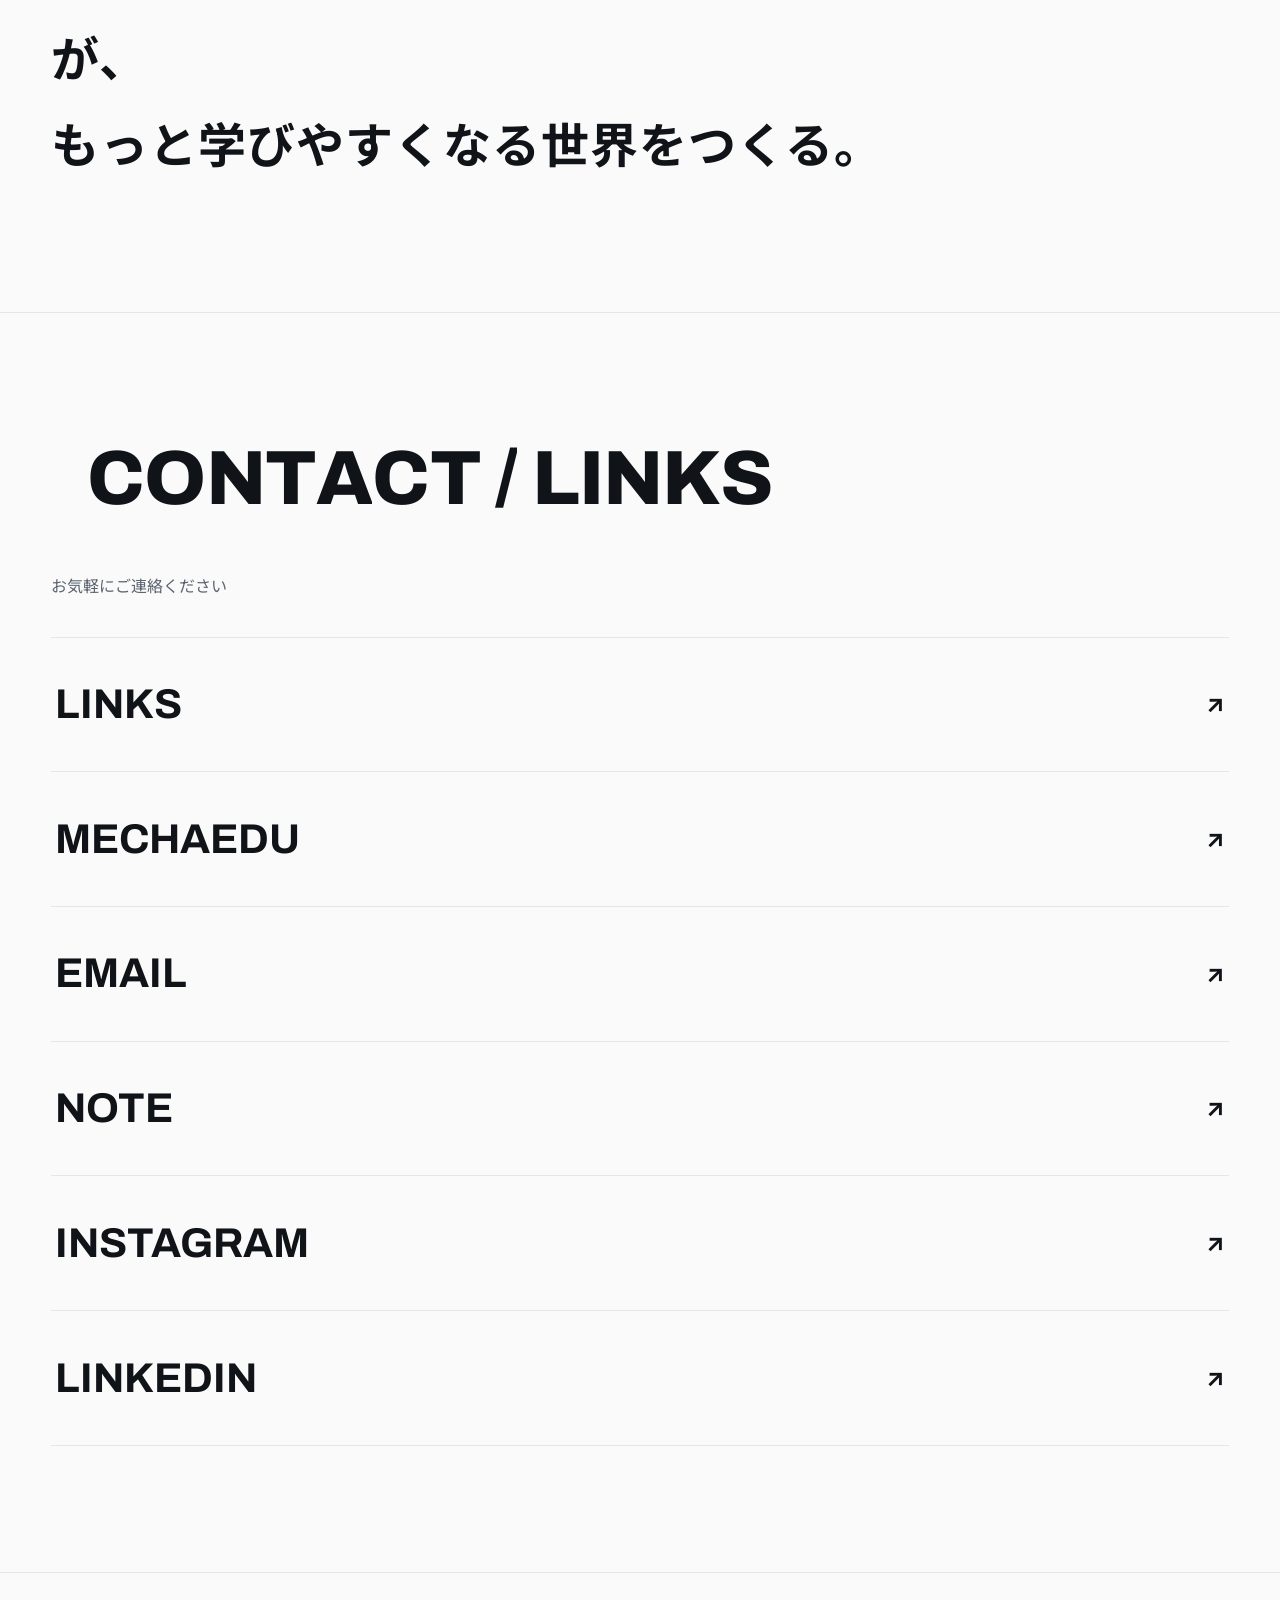
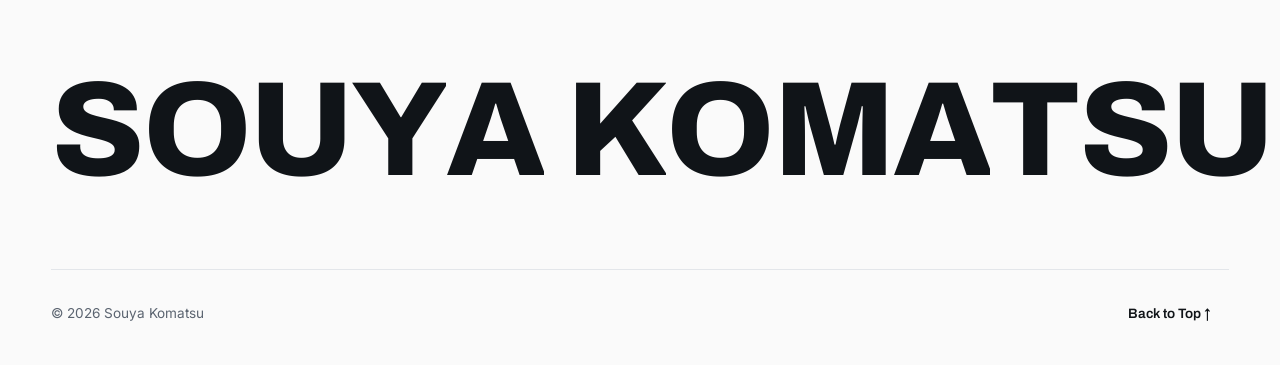
==== commit 16f012d5: "Fix portfolio text: title, About, MECHAEDU link/alt, skills accuracy, vision" ====
--- a/index.html
+++ b/index.html
@@ -70,7 +70,7 @@
       <div class="hero__meta reveal">
         <div>
           <p class="hero__name">小松 蒼也 / Souya Komatsu</p>
-          <p class="hero__role">Mechanical Engineering Student / EdTech Developer / Entrepreneur</p>
+          <p class="hero__role">Mechanical Engineering Student — Founder & Developer, MECHAEDU</p>
         </div>
         <a href="#about" class="btn btn--circle magnetic fill-hover" data-cursor="hover">
           <span>Scroll<br>Down</span>
@@ -105,14 +105,14 @@
         </div>
         <div class="about__body">
           <p class="about__lead reveal">
-            現在東洋大学在学<br>
-            未来のエンジニア育成をはじめとする社会貢献の活動を行っている。
+            東洋大学で機械工学を学びながら、<br>
+            理系学生向け学習アプリ「MECHAEDU」の開発・運営に取り組んでいる。
           </p>
           <ul class="about__list">
             <li class="reveal"><span class="about__num">a.</span>東洋大学 理工学部 機械工学科</li>
-            <li class="reveal"><span class="about__num">b.</span>AI開発やロボティクスをはじめとする機械工学を学んでいる</li>
-            <li class="reveal"><span class="about__num">c.</span>理系大学生向け学習アプリ <strong>MECHAEDU</strong> のシステムを運用</li>
-            <li class="reveal"><span class="about__num">d.</span>将来は 機械工学 × AI / Edtech 方面へ</li>
+            <li class="reveal"><span class="about__num">b.</span>機械工学を中心に、AI・ロボティクス分野も学んでいる</li>
+            <li class="reveal"><span class="about__num">c.</span>理系学生向け学習アプリ <strong>MECHAEDU</strong> を開発・運営</li>
+            <li class="reveal"><span class="about__num">d.</span>機械工学 × AI × 教育の可能性を探求している</li>
           </ul>
         </div>
       </div>
@@ -140,7 +140,7 @@
             <span class="tag">Mechanical Eng.</span>
             <span class="tag">Web / iOS App</span>
           </div>
-          <a href="#contact" class="btn btn--pill magnetic fill-hover reveal" data-cursor="hover">
+          <a href="https://mechaedu-e8de1.web.app/" class="btn btn--pill magnetic fill-hover reveal" data-cursor="hover">
             <span class="btn__label">View Project</span>
             <span class="btn__arrow">→</span>
           </a>
@@ -149,7 +149,7 @@
           <div class="photo-reveal__mask">
             <!-- <img src="https://placehold.co/900x640/dfe6f2/8b95ab?text=MECHAEDU" alt="MECHAEDUアプリのイメージ"
               class="photo-reveal__img" data-parallax> -->
-            <img src="image.png"
+            <img src="image.png" alt="MECHAEDUアプリの紹介画像"
               data-parallax>
           </div>
 
@@ -170,8 +170,8 @@
         </div>
         <div class="skills__row reveal fill-hover">
           <h3 class="skills__cat">Development</h3>
-          <p class="skills__items">Swift / Xcode / Python / C++ / HTML / CSS / JavaScript / AWS / Autodesk Fusion /
-            MATLAB / Issac Sim / Issac Lab</p>
+          <p class="skills__items">Swift / Xcode / Python / C / HTML / CSS / JavaScript / AWS /
+            MATLAB</p>
         </div>
         <div class="skills__row reveal fill-hover">
           <h3 class="skills__cat">Design</h3>
@@ -204,7 +204,7 @@
         <h2 class="section__title" data-split>Vision</h2>
       </div>
       <p class="vision__statement" data-split-lines>
-        機械工学 × AI × 教育。テクノロジーの力で、次の世代のエンジニアが学びやすい世界をつくる。
+        機械工学 × AI × 教育 — 未来のエンジニアが、もっと学びやすくなる世界をつくる。
       </p>
     </section>
 
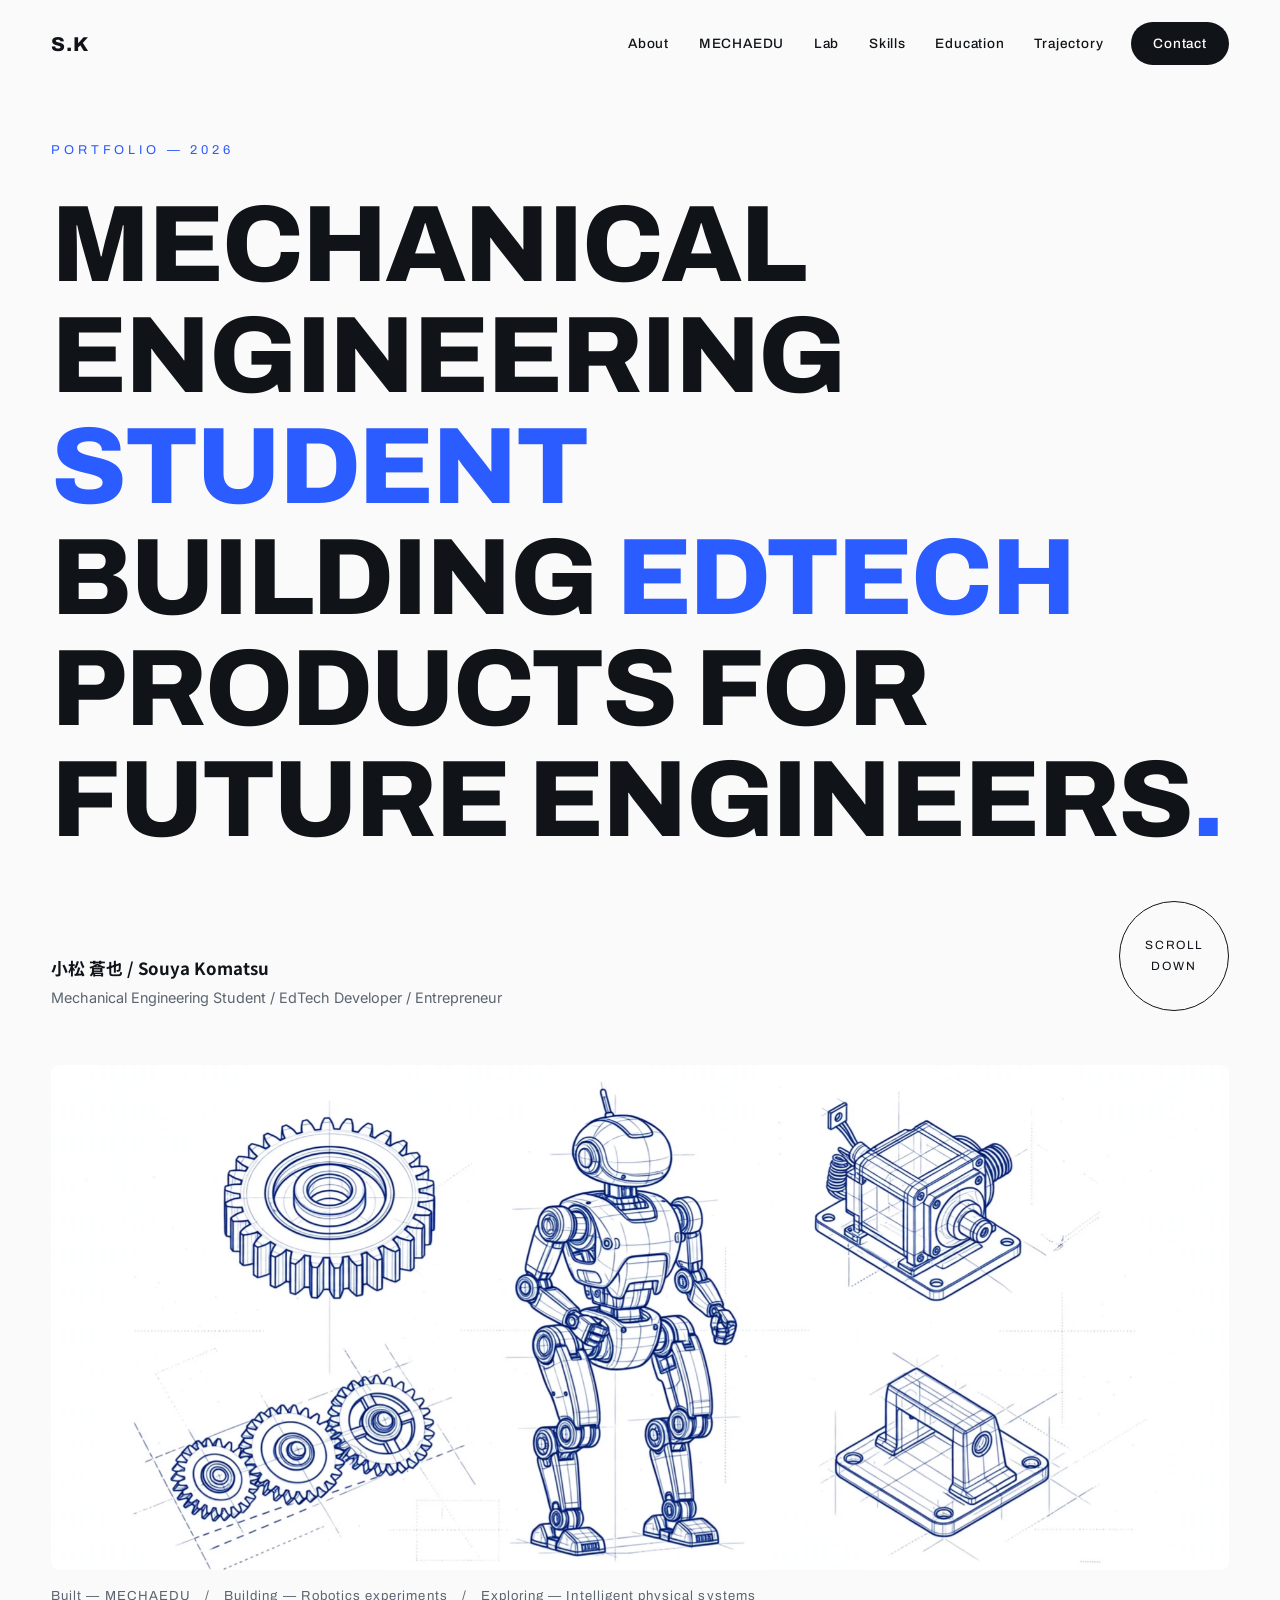
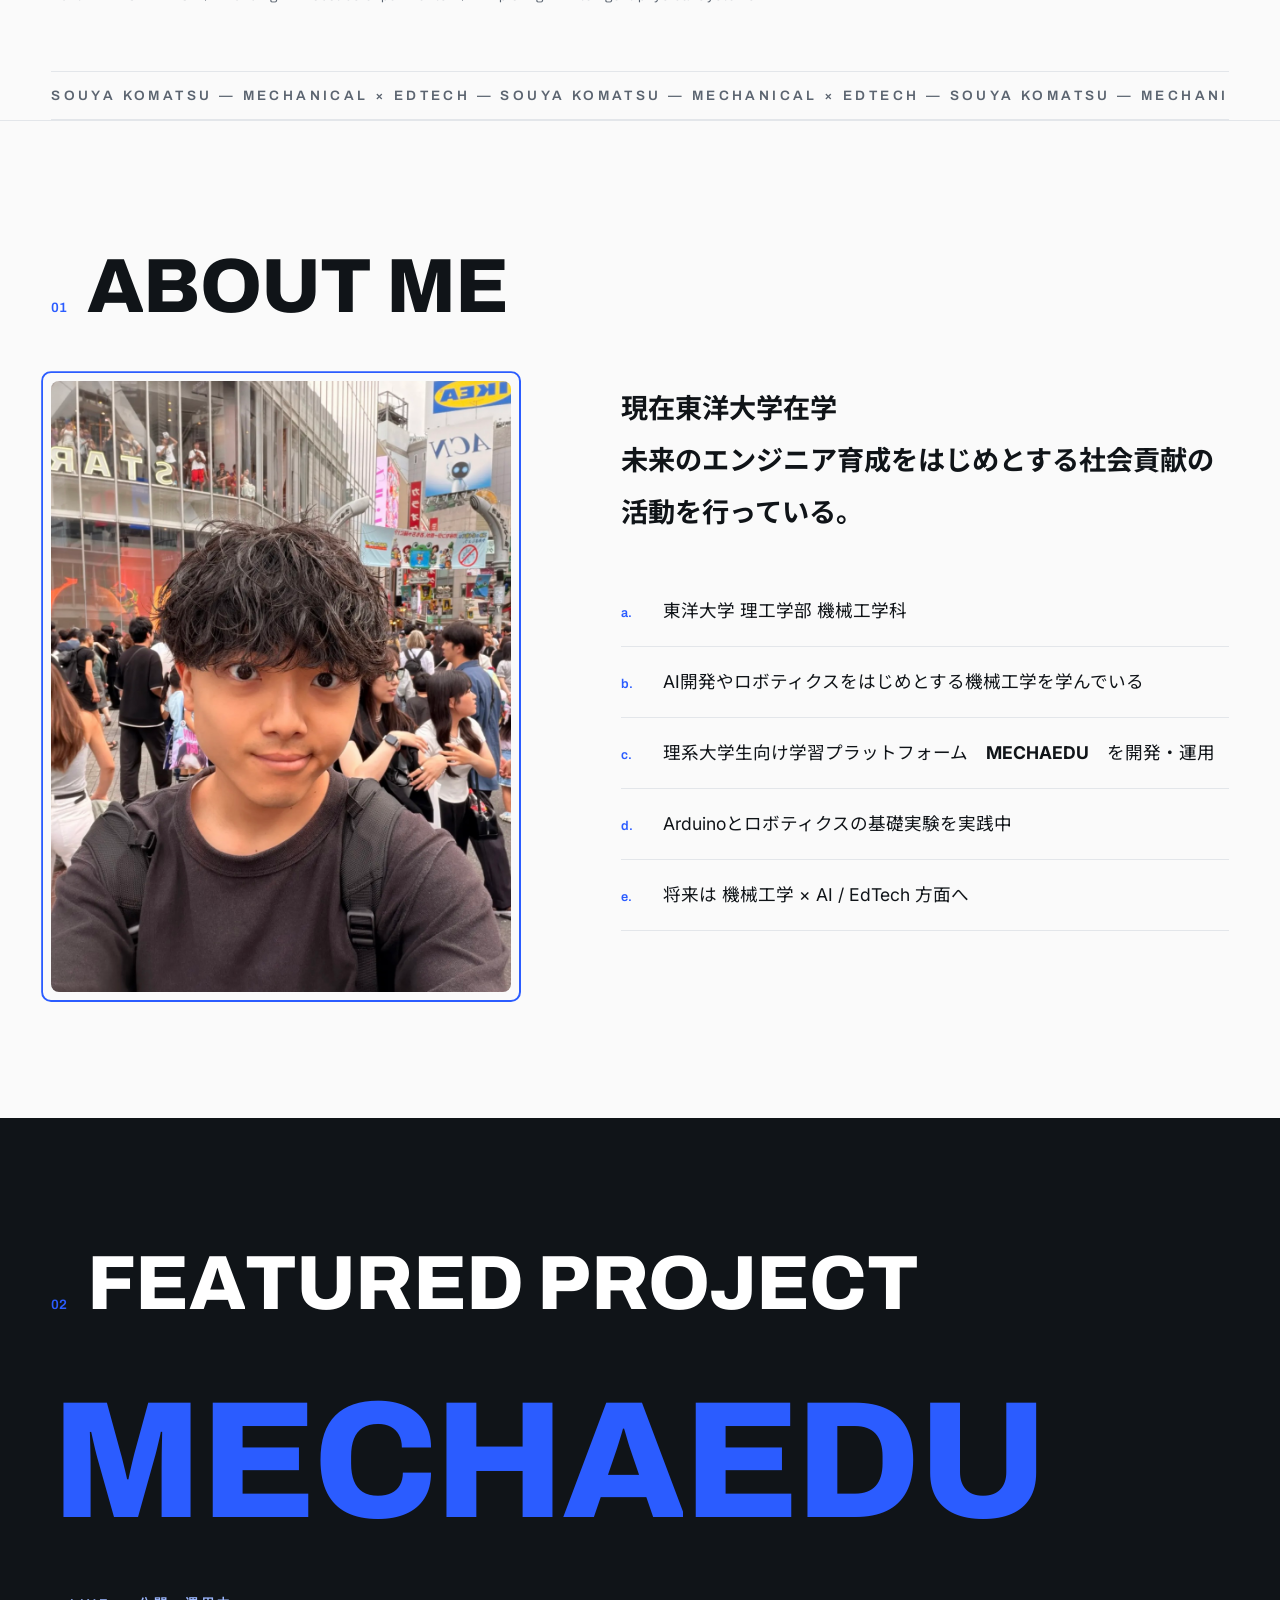
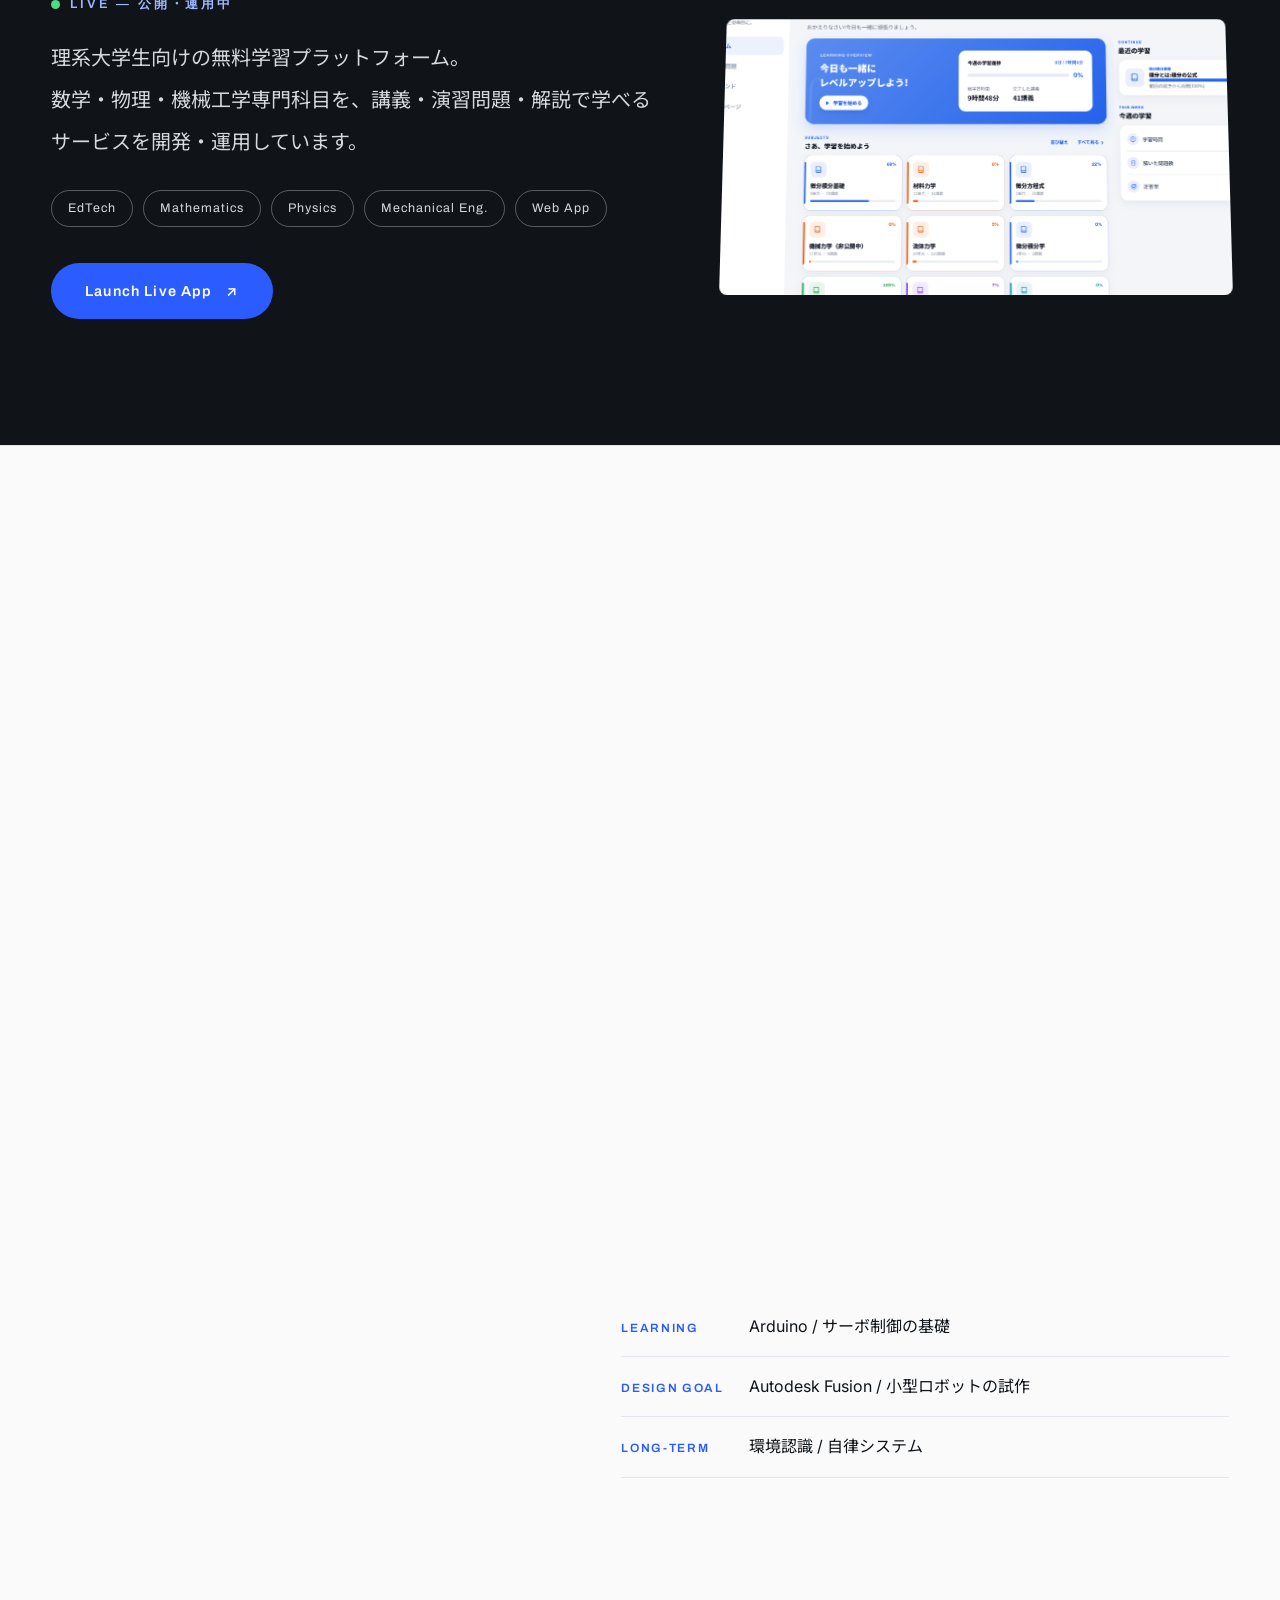
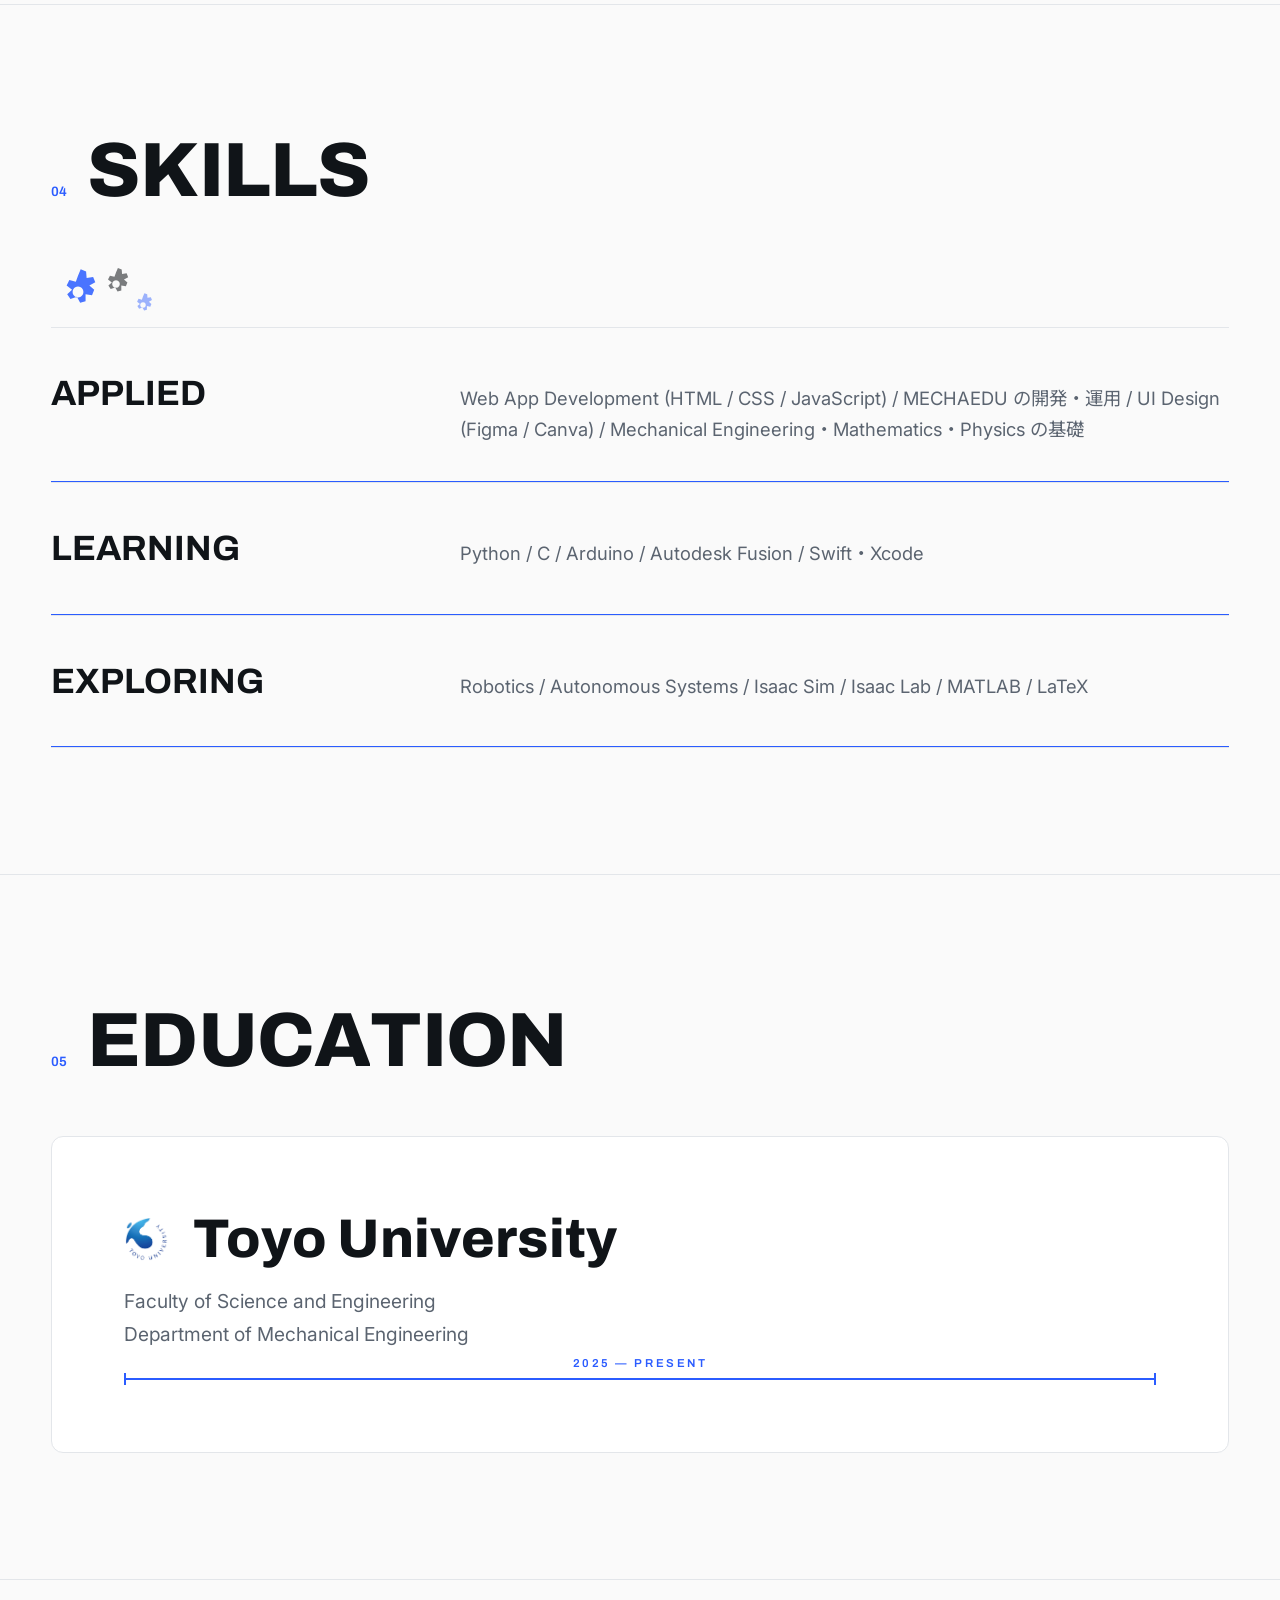
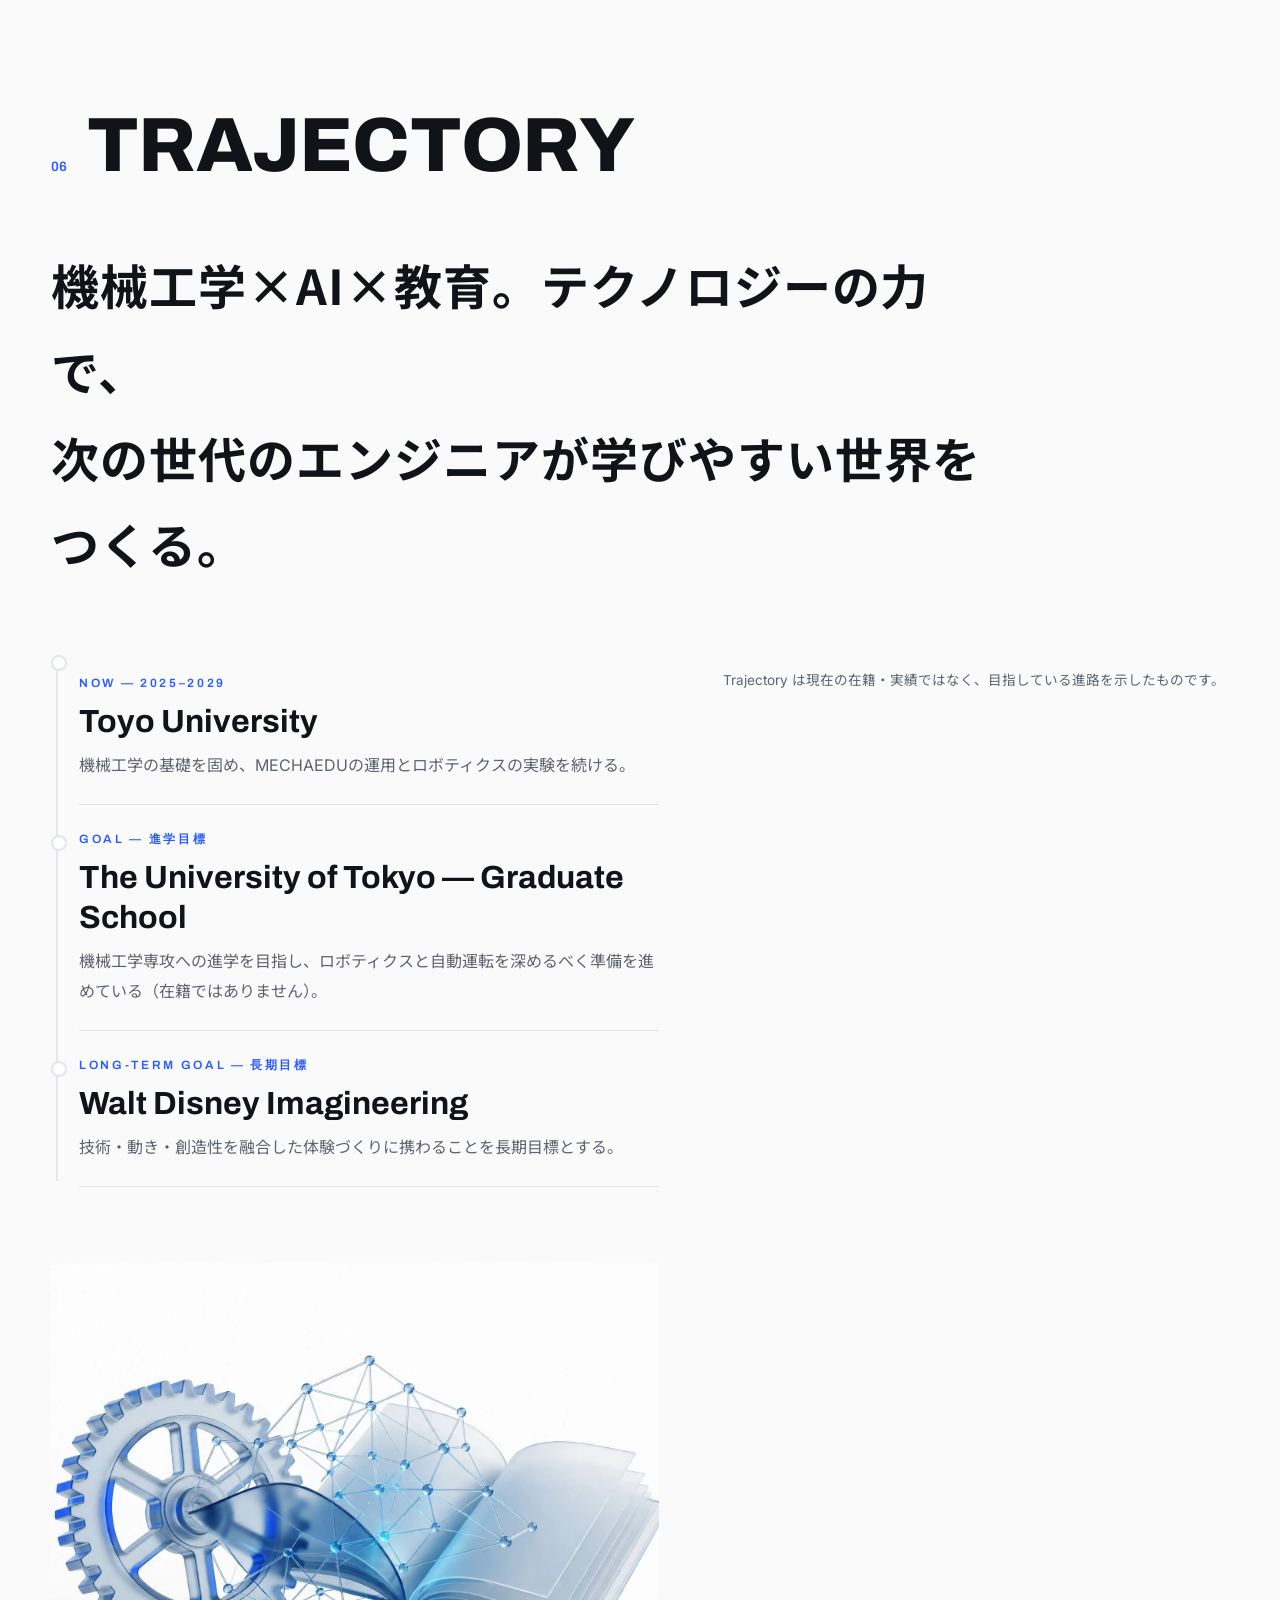
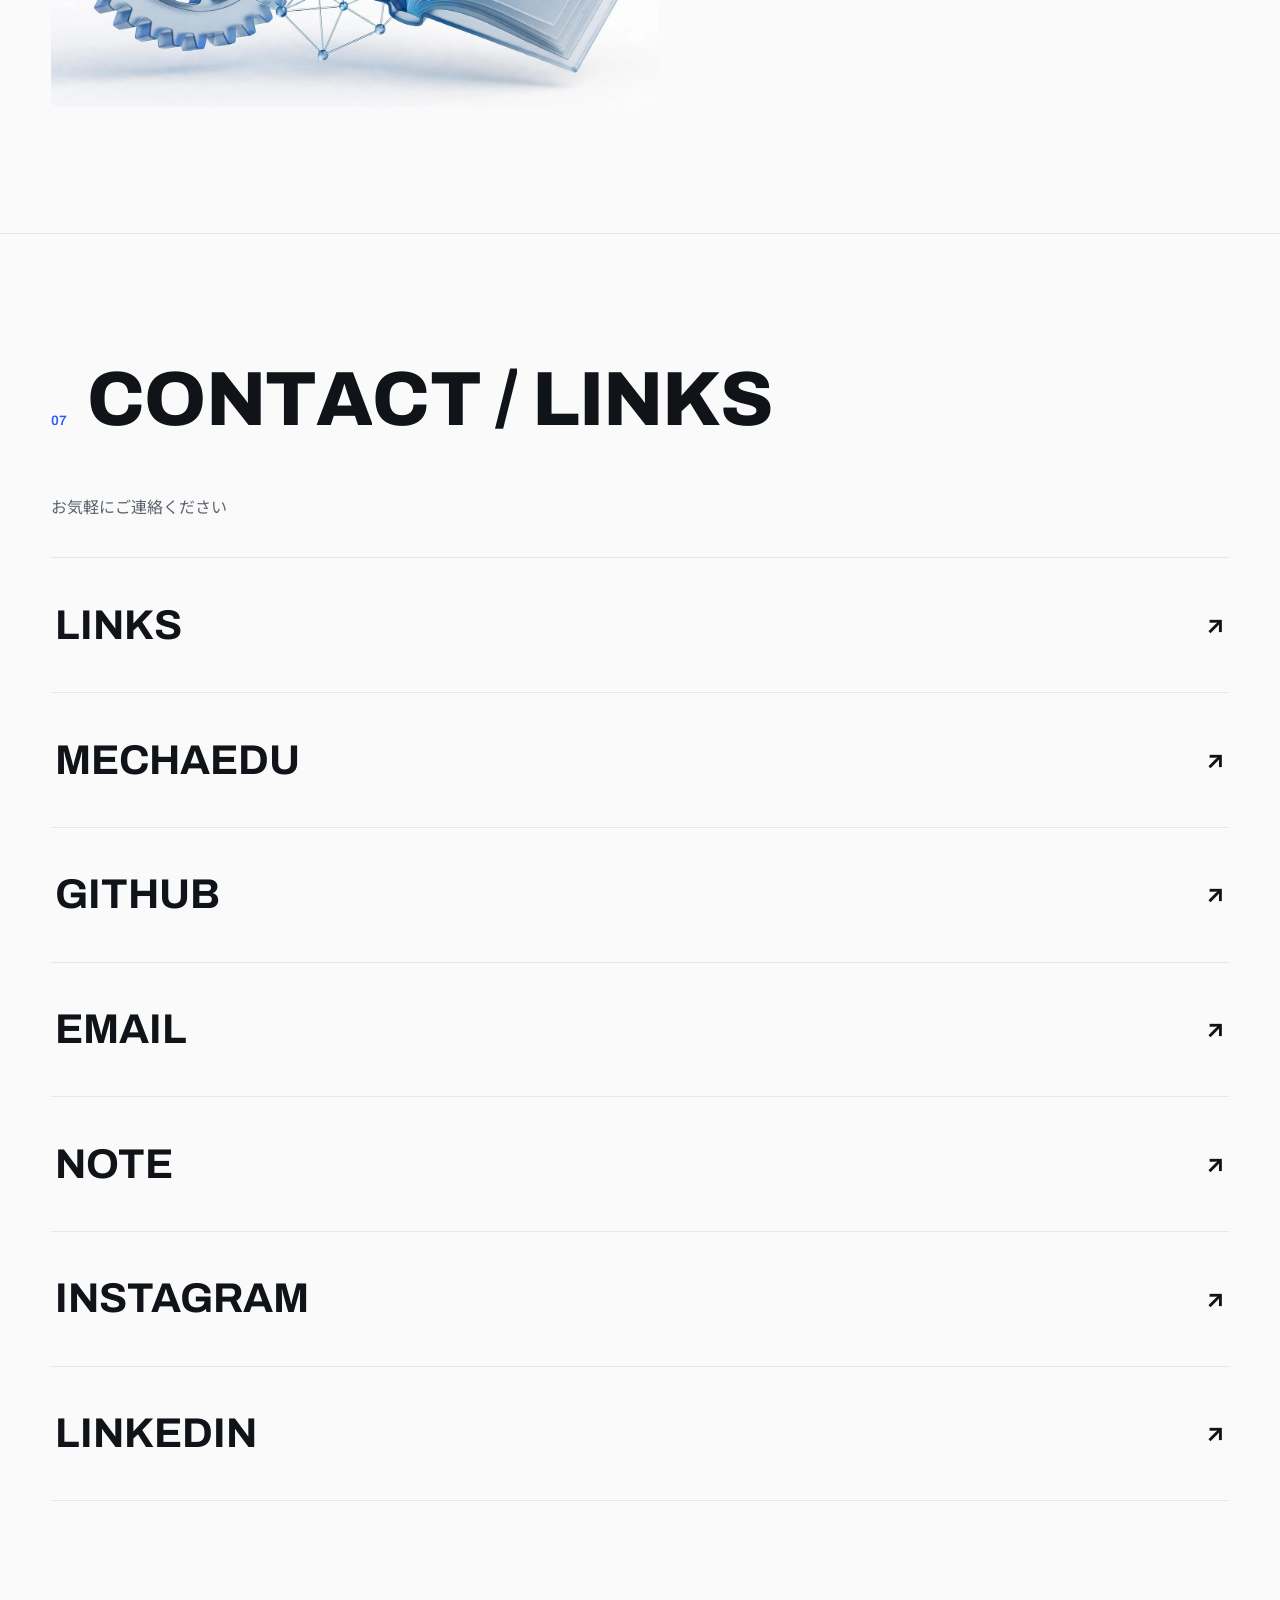
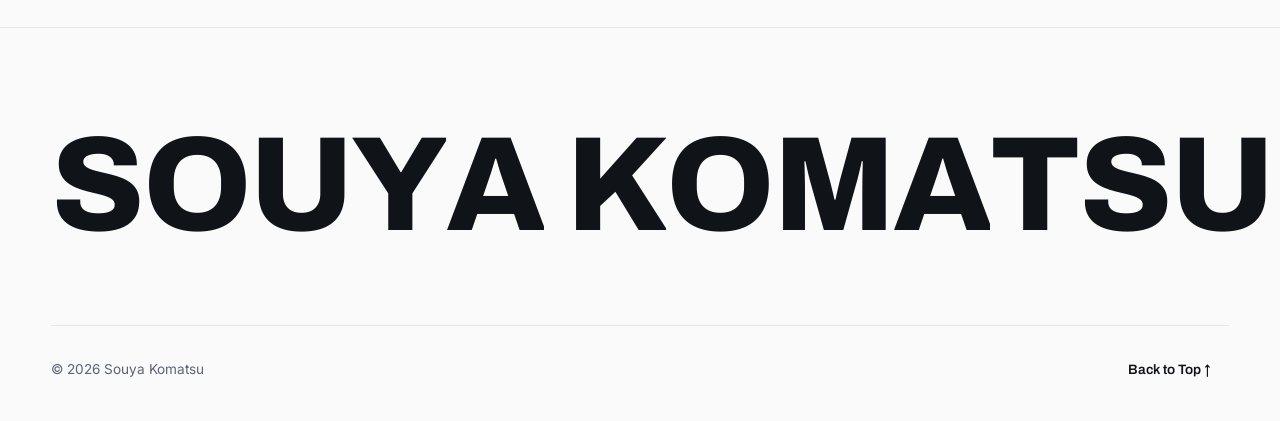
==== commit 21c3ab5b: "Portfolio v2: Engineering Lab, Trajectory, new visuals and motion" ====
--- a/index.html
+++ b/index.html
@@ -7,12 +7,19 @@
   <title>Souya Komatsu — Portfolio</title>
   <meta name="description"
     content="小松蒼也 / Souya Komatsu — Mechanical Engineering Student building EdTech products for future engineers.">
+  <meta property="og:type" content="website">
+  <meta property="og:title" content="Souya Komatsu — Portfolio">
+  <meta property="og:description"
+    content="Mechanical Engineering Student / EdTech Developer / Entrepreneur. Built — MECHAEDU. Building — Robotics experiments.">
+  <meta property="og:url" content="https://k12ma.github.io/founder.portfolio/">
+  <meta property="og:image" content="https://k12ma.github.io/founder.portfolio/hero-blueprint.webp">
+  <link rel="icon" href="data:image/svg+xml,%3Csvg xmlns='http://www.w3.org/2000/svg' viewBox='0 0 100 100'%3E%3Crect width='100' height='100' rx='18' fill='%232b5cff'/%3E%3Ctext x='50' y='68' font-size='52' font-family='Arial' font-weight='700' fill='white' text-anchor='middle'%3ES%3C/text%3E%3C/svg%3E">
   <link rel="preconnect" href="https://fonts.googleapis.com">
   <link rel="preconnect" href="https://fonts.gstatic.com" crossorigin>
   <link
     href="https://fonts.googleapis.com/css2?family=Inter:wght@400;500;600&family=Archivo:wght@500;600;700;800&family=Noto+Sans+JP:wght@400;500;700&display=swap"
     rel="stylesheet">
-  <link rel="stylesheet" href="style.css?v=20261108-2">
+  <link rel="stylesheet" href="style.css?v=20261123-1">
 </head>
 
 <body>
@@ -33,9 +40,10 @@
     <nav class="header__nav">
       <a href="#about" class="header__link magnetic" data-cursor="hover">About</a>
       <a href="#mechaedu" class="header__link magnetic" data-cursor="hover">MECHAEDU</a>
+      <a href="#lab" class="header__link magnetic" data-cursor="hover">Lab</a>
       <a href="#skills" class="header__link magnetic" data-cursor="hover">Skills</a>
       <a href="#education" class="header__link magnetic" data-cursor="hover">Education</a>
-      <a href="#vision" class="header__link magnetic" data-cursor="hover">Vision</a>
+      <a href="#vision" class="header__link magnetic" data-cursor="hover">Trajectory</a>
       <a href="#contact" class="header__link header__link--cta magnetic fill-hover" data-cursor="hover">Contact</a>
     </nav>
     <button class="header__burger magnetic" id="burger" aria-label="menu" data-cursor="hover">
@@ -48,9 +56,10 @@
     <nav class="menu__nav">
       <a href="#about" class="menu__link fill-hover">About</a>
       <a href="#mechaedu" class="menu__link fill-hover">MECHAEDU</a>
+      <a href="#lab" class="menu__link fill-hover">Lab</a>
       <a href="#skills" class="menu__link fill-hover">Skills</a>
       <a href="#education" class="menu__link fill-hover">Education</a>
-      <a href="#vision" class="menu__link fill-hover">Vision</a>
+      <a href="#vision" class="menu__link fill-hover">Trajectory</a>
       <a href="#contact" class="menu__link fill-hover">Contact</a>
     </nav>
   </div>
@@ -70,11 +79,18 @@
       <div class="hero__meta reveal">
         <div>
           <p class="hero__name">小松 蒼也 / Souya Komatsu</p>
-          <p class="hero__role">Mechanical Engineering Student — Founder & Developer, MECHAEDU</p>
+          <p class="hero__role">Mechanical Engineering Student / EdTech Developer / Entrepreneur</p>
         </div>
         <a href="#about" class="btn btn--circle magnetic fill-hover" data-cursor="hover">
           <span>Scroll<br>Down</span>
         </a>
+      </div>
+      <div class="hero__visual photo-reveal">
+        <div class="photo-reveal__mask">
+          <img src="hero-blueprint.webp" alt="小型ロボットとギア、サーボモーターの設計図（ブループリント）風イラスト"
+            class="photo-reveal__img" data-parallax loading="lazy">
+        </div>
+        <p class="hero__visual-caption reveal">Built — MECHAEDU　/　Building — Robotics experiments　/　Exploring — Intelligent physical systems</p>
       </div>
       <div class="hero__marquee" aria-hidden="true">
         <div class="hero__marquee-track">
@@ -105,14 +121,15 @@
         </div>
         <div class="about__body">
           <p class="about__lead reveal">
-            東洋大学で機械工学を学びながら、<br>
-            理系学生向け学習アプリ「MECHAEDU」の開発・運営に取り組んでいる。
+            現在東洋大学在学<br>
+            未来のエンジニア育成をはじめとする社会貢献の活動を行っている。
           </p>
           <ul class="about__list">
             <li class="reveal"><span class="about__num">a.</span>東洋大学 理工学部 機械工学科</li>
-            <li class="reveal"><span class="about__num">b.</span>機械工学を中心に、AI・ロボティクス分野も学んでいる</li>
-            <li class="reveal"><span class="about__num">c.</span>理系学生向け学習アプリ <strong>MECHAEDU</strong> を開発・運営</li>
-            <li class="reveal"><span class="about__num">d.</span>機械工学 × AI × 教育の可能性を探求している</li>
+            <li class="reveal"><span class="about__num">b.</span>AI開発やロボティクスをはじめとする機械工学を学んでいる</li>
+            <li class="reveal"><span class="about__num">c.</span>理系大学生向け学習プラットフォーム <strong>MECHAEDU</strong> を開発・運用</li>
+            <li class="reveal"><span class="about__num">d.</span>Arduinoとロボティクスの基礎実験を実践中</li>
+            <li class="reveal"><span class="about__num">e.</span>将来は 機械工学 × AI / EdTech 方面へ</li>
           </ul>
         </div>
       </div>
@@ -129,30 +146,82 @@
       </div>
       <div class="mechaedu__grid">
         <div class="mechaedu__body">
+          <p class="mechaedu__status reveal"><span class="mechaedu__status-dot"></span>LIVE — 公開・運用中</p>
           <p class="mechaedu__desc reveal">
-            理系大学生向けの完全無料学習アプリ。<br>
-            数学・物理・機械工学専門科目を、講義動画・演習問題・解説資料で学べるサービスを目指しています。
+            理系大学生向けの無料学習プラットフォーム。<br>
+            数学・物理・機械工学専門科目を、講義・演習問題・解説で学べるサービスを開発・運用しています。
           </p>
           <div class="mechaedu__tags reveal">
             <span class="tag">EdTech</span>
             <span class="tag">Mathematics</span>
             <span class="tag">Physics</span>
             <span class="tag">Mechanical Eng.</span>
-            <span class="tag">Web / iOS App</span>
-          </div>
-          <a href="https://mechaedu-e8de1.web.app/" class="btn btn--pill magnetic fill-hover reveal" data-cursor="hover">
-            <span class="btn__label">View Project</span>
-            <span class="btn__arrow">→</span>
+            <span class="tag">Web App</span>
+          </div>
+          <a href="https://mechaedu-e8de1.web.app" target="_blank" rel="noopener" class="btn btn--pill magnetic fill-hover reveal" data-cursor="hover">
+            <span class="btn__label">Launch Live App</span>
+            <span class="btn__arrow">↗</span>
           </a>
         </div>
-        <div class="mechaedu__photo photo-reveal">
+        <div class="mechaedu__photo photo-reveal mechaedu-frame">
           <div class="photo-reveal__mask">
             <!-- <img src="https://placehold.co/900x640/dfe6f2/8b95ab?text=MECHAEDU" alt="MECHAEDUアプリのイメージ"
               class="photo-reveal__img" data-parallax> -->
-            <img src="image.png" alt="MECHAEDUアプリの紹介画像"
-              data-parallax>
-          </div>
-
+            <img src="image.png" alt="MECHAEDUアプリの画面イメージ"
+              data-parallax loading="lazy">
+          </div>
+
+        </div>
+      </div>
+    </section>
+
+    <!-- ===== ENGINEERING LAB ===== -->
+    <section class="section lab" id="lab">
+      <div class="section__head">
+        <p class="section__index reveal">03</p>
+        <h2 class="section__title" data-split>Engineering Lab</h2>
+      </div>
+      <p class="lab__intro reveal">
+        作ることから、学ぶ。CAD設計、マイコン制御、小規模なロボット実験を通じて、機械工学の知識を実践につなげています。<br>
+        現在は、会話できる小型ロボット（BDXドロイド風）の製作を長期目標に、基礎実験を積み重ねています。
+      </p>
+      <div class="lab__grid">
+        <div class="lab__photo photo-reveal">
+          <div class="photo-reveal__mask">
+            <img src="lab-workbench.webp" alt="Arduinoとブレッドボード、ノートPCを並べた実験デスクのイメージ"
+              class="photo-reveal__img" data-parallax loading="lazy">
+          </div>
+        </div>
+        <div class="lab__logs">
+          <article class="lab__log reveal">
+            <p class="lab__log-meta">CURRENT FOCUS</p>
+            <h3 class="lab__log-title">回路と制御の基礎実験</h3>
+            <div class="lab__instruments" aria-hidden="true">
+              <svg class="servo-dial" viewBox="0 0 48 48" width="48" height="48">
+                <circle cx="24" cy="24" r="20" fill="none" stroke="#e3e6ea" stroke-width="2"/>
+                <circle cx="24" cy="24" r="3.5" fill="#2b5cff"/>
+                <line class="servo-arm" x1="24" y1="24" x2="24" y2="8" stroke="#2b5cff" stroke-width="3" stroke-linecap="round"/>
+              </svg>
+              <svg class="pwm" viewBox="0 0 160 32" width="160" height="32">
+                <polyline class="pwm-wave" points="0,24 20,24 20,8 40,8 40,24 60,24 60,8 80,8 80,24 100,24 100,8 120,8 120,24 140,24 140,8 160,8" fill="none" stroke="#2b5cff" stroke-width="2"/>
+              </svg>
+            </div>
+            <p class="lab__log-body">Arduinoキット（ELEGOO UNO R3）で、LED回路や抵抗・電流・電圧といった基礎から、センサー入力とサーボ制御へ段階的に進めている。</p>
+            <p class="lab__log-next">Next — サーボによる可動機構の試作へ</p>
+            <details class="lab__details">
+              <summary data-cursor="hover">実験の詳細を見る</summary>
+              <div class="lab__details-body">
+                <p><strong>目的：</strong>オームの法則とLEDの電流制限など、回路の基礎を実測で理解する。</p>
+                <p><strong>進め方：</strong>ブレッドボードで回路を組み、抵抗値を変えながら明るさと電流の変化を確かめる。</p>
+                <p><strong>次につなげる：</strong>センサー入力の読み取りと、サーボモーターの角度制御。</p>
+              </div>
+            </details>
+          </article>
+          <ul class="lab__states">
+            <li class="reveal"><span class="lab__state-label">Learning</span>Arduino / サーボ制御の基礎</li>
+            <li class="reveal"><span class="lab__state-label">Design Goal</span>Autodesk Fusion / 小型ロボットの試作</li>
+            <li class="reveal"><span class="lab__state-label">Long-term</span>環境認識 / 自律システム</li>
+          </ul>
         </div>
       </div>
     </section>
@@ -160,22 +229,26 @@
     <!-- ===== SKILLS ===== -->
     <section class="section skills" id="skills">
       <div class="section__head">
-        <p class="section__index reveal">03</p>
+        <p class="section__index reveal">04</p>
         <h2 class="section__title" data-split>Skills</h2>
+      </div>
+      <div class="skills__gears" aria-hidden="true">
+        <svg class="gear gear--1" viewBox="0 0 100 100"><path d="M50 20 L55 8 L65 12 L66 24 L78 22 L82 32 L71 38 L80 46 L76 56 L64 54 L64 67 L54 70 L48 59 L36 63 L30 54 L39 46 L29 38 L34 28 L46 31 Z M50 40 a10 10 0 1 0 .001 0 Z" fill="#2b5cff" opacity="0.85"/></svg>
+        <svg class="gear gear--2" viewBox="0 0 100 100"><path d="M50 20 L55 8 L65 12 L66 24 L78 22 L82 32 L71 38 L80 46 L76 56 L64 54 L64 67 L54 70 L48 59 L36 63 L30 54 L39 46 L29 38 L34 28 L46 31 Z M50 40 a10 10 0 1 0 .001 0 Z" fill="#101418" opacity="0.55"/></svg>
+        <svg class="gear gear--3" viewBox="0 0 100 100"><path d="M50 20 L55 8 L65 12 L66 24 L78 22 L82 32 L71 38 L80 46 L76 56 L64 54 L64 67 L54 70 L48 59 L36 63 L30 54 L39 46 L29 38 L34 28 L46 31 Z M50 40 a10 10 0 1 0 .001 0 Z" fill="#2b5cff" opacity="0.45"/></svg>
       </div>
       <div class="skills__rows">
         <div class="skills__row reveal fill-hover">
-          <h3 class="skills__cat">Engineering</h3>
-          <p class="skills__items">Mechanical Engineering / Mathematics / Physics</p>
+          <h3 class="skills__cat">Applied</h3>
+          <p class="skills__items">Web App Development (HTML / CSS / JavaScript) / MECHAEDU の開発・運用 / UI Design (Figma / Canva) / Mechanical Engineering・Mathematics・Physics の基礎</p>
         </div>
         <div class="skills__row reveal fill-hover">
-          <h3 class="skills__cat">Development</h3>
-          <p class="skills__items">Swift / Xcode / Python / C / HTML / CSS / JavaScript / AWS /
-            MATLAB</p>
+          <h3 class="skills__cat">Learning</h3>
+          <p class="skills__items">Python / C / Arduino / Autodesk Fusion / Swift・Xcode</p>
         </div>
         <div class="skills__row reveal fill-hover">
-          <h3 class="skills__cat">Design</h3>
-          <p class="skills__items">Figma / Canva / LaTeX / UI•UX Design</p>
+          <h3 class="skills__cat">Exploring</h3>
+          <p class="skills__items">Robotics / Autonomous Systems / Isaac Sim / Isaac Lab / MATLAB / LaTeX</p>
         </div>
       </div>
     </section>
@@ -183,7 +256,7 @@
     <!-- ===== EDUCATION ===== -->
     <section class="section education" id="education">
       <div class="section__head">
-        <p class="section__index reveal">04</p>
+        <p class="section__index reveal">05</p>
         <h2 class="section__title" data-split>Education</h2>
       </div>
       <div class="education__card reveal">
@@ -194,24 +267,52 @@
         </p>
         <p class="education__detail">Faculty of Science and Engineering</p>
         <p class="education__detail">Department of Mechanical Engineering</p>
-      </div>
-    </section>
-
-    <!-- ===== VISION ===== -->
+        <div class="dim-line" aria-hidden="true"><span class="dim-line__label">2025 — PRESENT</span></div>
+      </div>
+    </section>
+
+    <!-- ===== TRAJECTORY / VISION ===== -->
     <section class="section vision" id="vision">
       <div class="section__head">
-        <p class="section__index reveal">05</p>
-        <h2 class="section__title" data-split>Vision</h2>
+        <p class="section__index reveal">06</p>
+        <h2 class="section__title" data-split>Trajectory</h2>
       </div>
       <p class="vision__statement" data-split-lines>
-        機械工学 × AI × 教育 — 未来のエンジニアが、もっと学びやすくなる世界をつくる。
+        機械工学 × AI × 教育。テクノロジーの力で、次の世代のエンジニアが学びやすい世界をつくる。
       </p>
+      <div class="vision__grid">
+        <ol class="trajectory">
+          <span class="trajectory__progress" id="trajProgress" aria-hidden="true"></span>
+          <li class="trajectory__step reveal">
+            <p class="trajectory__when">NOW — 2025–2029</p>
+            <h3 class="trajectory__name">Toyo University</h3>
+            <p class="trajectory__desc">機械工学の基礎を固め、MECHAEDUの運用とロボティクスの実験を続ける。</p>
+          </li>
+          <li class="trajectory__step reveal">
+            <p class="trajectory__when">GOAL — 進学目標</p>
+            <h3 class="trajectory__name">The University of Tokyo — Graduate School</h3>
+            <p class="trajectory__desc">機械工学専攻への進学を目指し、ロボティクスと自動運転を深めるべく準備を進めている（在籍ではありません）。</p>
+          </li>
+          <li class="trajectory__step reveal">
+            <p class="trajectory__when">LONG-TERM GOAL — 長期目標</p>
+            <h3 class="trajectory__name">Walt Disney Imagineering</h3>
+            <p class="trajectory__desc">技術・動き・創造性を融合した体験づくりに携わることを長期目標とする。</p>
+          </li>
+        </ol>
+        <p class="trajectory__note reveal">Trajectory は現在の在籍・実績ではなく、目指している進路を示したものです。</p>
+        <div class="vision__photo photo-reveal">
+          <div class="photo-reveal__mask">
+            <img src="vision-gear-ai-book.webp" alt="ギアとニューラルネットワーク、開いた本を組み合わせた機械工学×AI×教育のイメージ"
+              class="photo-reveal__img" data-parallax loading="lazy">
+          </div>
+        </div>
+      </div>
     </section>
 
     <!-- ===== CONTACT ===== -->
     <section class="section contact" id="contact">
       <div class="section__head">
-        <p class="section__index reveal">06</p>
+        <p class="section__index reveal">07</p>
         <h2 class="section__title" data-split>Contact / Links</h2>
       </div>
       <p class="contact__lead reveal">お気軽にご連絡ください</p>
@@ -220,6 +321,8 @@
             data-cursor="hover"><span>Links</span><span class="contact__arrow">↗</span></a></li>
         <li class="reveal"><a href="https://mechaedu-e8de1.web.app" class="contact__link fill-hover"
             data-cursor="hover"><span>MECHAEDU</span><span class="contact__arrow">↗</span></a></li>
+        <li class="reveal"><a href="https://github.com/K12ma" class="contact__link fill-hover"
+            data-cursor="hover"><span>GitHub</span><span class="contact__arrow">↗</span></a></li>
         <li class="reveal"><a href="mailto:sososososososouya@gmail.com" class="contact__link fill-hover"
             data-cursor="hover"><span>Email</span><span class="contact__arrow">↗</span></a></li>
         <li class="reveal"><a href="https://note.com/k0mzz" class="contact__link fill-hover" data-cursor="hover"><span>Note</span><span
@@ -247,7 +350,7 @@
     </div>
   </footer>
 
-  <script src="script.js?v=20261108-2"></script>
+  <script src="script.js?v=20261123-1"></script>
 </body>
 
 </html>
--- a/style.css
+++ b/style.css
@@ -512,6 +512,203 @@
 }
 .footer__top:hover { color: #fff; }
 
+/* ============ v2 additions (2026-11-23) ============ */
+.hero__visual { margin-top: clamp(36px, 6vh, 64px); }
+.hero__visual .photo-reveal__mask { aspect-ratio: 21 / 9; }
+.hero__visual-caption {
+  margin-top: 16px; color: var(--ink-soft);
+  font-family: var(--font-en); font-size: 0.82rem; letter-spacing: 0.08em;
+}
+@media (max-width: 820px) {
+  .hero__visual .photo-reveal__mask { aspect-ratio: 16 / 10; }
+}
+
+.mechaedu__status {
+  display: inline-flex; align-items: center; gap: 10px;
+  font-family: var(--font-en); font-weight: 600; font-size: 0.8rem;
+  letter-spacing: 0.22em; color: #9db8ff; margin-bottom: 20px;
+}
+.mechaedu__status-dot {
+  width: 9px; height: 9px; border-radius: 50%;
+  background: #4ade80; box-shadow: 0 0 0 0 rgba(74, 222, 128, 0.55);
+  animation: status-pulse 2.2s ease-out infinite;
+}
+@keyframes status-pulse {
+  0% { box-shadow: 0 0 0 0 rgba(74, 222, 128, 0.55); }
+  70% { box-shadow: 0 0 0 10px rgba(74, 222, 128, 0); }
+  100% { box-shadow: 0 0 0 0 rgba(74, 222, 128, 0); }
+}
+
+.lab__intro {
+  font-family: var(--font-jp);
+  font-size: clamp(1rem, 1.8vw, 1.25rem); line-height: 2.1;
+  max-width: 52em; margin-bottom: clamp(36px, 6vh, 64px);
+}
+.lab__grid {
+  display: grid; grid-template-columns: 5fr 6fr;
+  gap: clamp(32px, 5vw, 80px); align-items: start;
+}
+.lab__photo .photo-reveal__mask { aspect-ratio: 4 / 3; }
+.lab__log {
+  border: 1px solid var(--line); border-radius: 12px;
+  background: #fff; padding: clamp(24px, 3.5vw, 40px);
+  margin-bottom: 28px;
+}
+.lab__log-meta {
+  font-family: var(--font-en); font-size: 0.75rem; font-weight: 600;
+  letter-spacing: 0.22em; color: var(--accent); margin-bottom: 12px;
+}
+.lab__log-title {
+  font-family: var(--font-jp); font-weight: 700;
+  font-size: clamp(1.25rem, 2.2vw, 1.6rem); margin-bottom: 12px;
+}
+.lab__log-body { color: var(--ink-soft); line-height: 1.9; }
+.lab__log-next {
+  margin-top: 16px; font-family: var(--font-en);
+  font-size: 0.85rem; font-weight: 600; color: var(--ink);
+}
+.lab__states li {
+  display: flex; gap: 18px; align-items: baseline;
+  padding: 16px 0; border-bottom: 1px solid var(--line);
+}
+.lab__state-label {
+  font-family: var(--font-en); font-size: 0.75rem; font-weight: 600;
+  letter-spacing: 0.14em; color: var(--accent);
+  min-width: 110px; text-transform: uppercase;
+}
+@media (max-width: 820px) {
+  .lab__grid { grid-template-columns: 1fr; }
+}
+
+.vision__grid {
+  display: grid; grid-template-columns: 6fr 5fr;
+  gap: clamp(32px, 5vw, 80px); align-items: start;
+  margin-top: clamp(40px, 7vh, 72px);
+}
+.trajectory { list-style: none; }
+.trajectory__step {
+  padding: 24px 0; border-bottom: 1px solid var(--line);
+}
+.trajectory__step:first-child { padding-top: 0; }
+.trajectory__when {
+  font-family: var(--font-en); font-size: 0.75rem; font-weight: 600;
+  letter-spacing: 0.22em; color: var(--accent); margin-bottom: 8px;
+}
+.trajectory__name {
+  font-family: var(--font-en); font-weight: 700;
+  font-size: clamp(1.3rem, 2.6vw, 2rem); line-height: 1.25; margin-bottom: 8px;
+}
+.trajectory__desc { color: var(--ink-soft); line-height: 1.9; }
+.vision__photo .photo-reveal__mask { aspect-ratio: 4 / 3; }
+@media (max-width: 820px) {
+  .vision__grid { grid-template-columns: 1fr; }
+}
+
+/* ---- v2 animations (Gemini/ChatGPT consultation, 2026-11-23) ---- */
+.trajectory { position: relative; padding-left: 28px; }
+.trajectory::before {
+  content: ""; position: absolute; left: 5px; top: 6px; bottom: 6px;
+  width: 2px; background: var(--line);
+}
+.trajectory__progress {
+  position: absolute; left: 5px; top: 6px; width: 2px; height: 0;
+  background: var(--accent); display: block;
+}
+.trajectory__step { position: relative; }
+.trajectory__step::before {
+  content: ""; position: absolute; left: -28px; top: 30px;
+  width: 12px; height: 12px; border-radius: 50%;
+  background: #fff; border: 2px solid var(--line);
+  transition: background 0.4s, border-color 0.4s, box-shadow 0.4s;
+}
+.trajectory__step:first-of-type::before { top: 6px; }
+.trajectory__step.is-active::before {
+  background: var(--accent); border-color: var(--accent);
+  box-shadow: 0 0 0 6px var(--accent-soft);
+}
+.trajectory__note { color: var(--ink-soft); font-size: 0.85rem; margin-top: 20px; }
+
+.lab__instruments { display: flex; align-items: center; gap: 20px; margin: 14px 0 6px; }
+.servo-arm {
+  transform-origin: 24px 24px; transform: rotate(-60deg);
+  transition: transform 0.5s cubic-bezier(0.34, 1.56, 0.64, 1);
+}
+.lab__log:hover .servo-arm, .lab__log:focus-within .servo-arm { transform: rotate(60deg); }
+.pwm-wave {
+  stroke-dasharray: 340; stroke-dashoffset: 340;
+  transition: stroke-dashoffset 0.7s linear;
+}
+.lab__log:hover .pwm-wave, .lab__log:focus-within .pwm-wave { stroke-dashoffset: 0; }
+
+.skills__gears { display: flex; align-items: flex-end; margin-bottom: 8px; }
+.gear { display: block; will-change: transform; }
+.gear--1 { width: 54px; height: 54px; }
+.gear--2 { width: 38px; height: 38px; margin-left: -8px; margin-bottom: 16px; }
+.gear--3 { width: 28px; height: 28px; margin-left: -6px; }
+
+.mechaedu-frame { transform: perspective(1100px) rotateX(var(--tilt, 0deg)); will-change: transform; }
+
+.dim-line {
+  margin-top: 28px; border-top: 2px solid var(--accent); position: relative;
+  transform: scaleX(0); transform-origin: center;
+  transition: transform 0.9s var(--ease-out);
+}
+.dim-line::before, .dim-line::after {
+  content: ""; position: absolute; top: -7px; width: 2px; height: 12px; background: var(--accent);
+}
+.dim-line::before { left: 0; } .dim-line::after { right: 0; }
+.dim-line__label {
+  position: absolute; top: -26px; left: 50%; transform: translateX(-50%);
+  font-family: var(--font-en); font-size: 0.72rem; font-weight: 600;
+  letter-spacing: 0.22em; color: var(--accent); background: #fff; padding: 0 10px;
+}
+.education__card.is-inview .dim-line { transform: scaleX(1); }
+
+.hero__visual .photo-reveal__mask { transition: clip-path 1.4s var(--ease-out), transform 0.25s var(--ease-out); will-change: transform; }
+
+/* ChatGPT v2 additions: skills cascade rule, lab details, about frame trace */
+.skills__row { position: relative; }
+.skills__row::after {
+  content: ""; position: absolute; left: 0; bottom: -1px;
+  width: 100%; height: 2px; background: var(--accent);
+  transform: scaleX(0); transform-origin: left;
+  transition: transform 0.8s var(--ease-out) 0.15s;
+}
+.skills__row.is-inview::after { transform: scaleX(1); }
+.skills__row:nth-child(2) { transition-delay: 0.12s; }
+.skills__row:nth-child(3) { transition-delay: 0.24s; }
+
+.lab__details { margin-top: 18px; border-top: 1px solid var(--line); padding-top: 14px; }
+.lab__details summary {
+  font-family: var(--font-en); font-weight: 600; font-size: 0.85rem;
+  letter-spacing: 0.08em; color: var(--accent); cursor: pointer; list-style: none;
+}
+.lab__details summary::-webkit-details-marker { display: none; }
+.lab__details summary::after { content: " +"; }
+.lab__details[open ] summary::after { content: " −"; }
+.lab__details-body { animation: log-reveal 0.45s var(--ease-out) both; margin-top: 12px; }
+.lab__details-body p { color: var(--ink-soft); line-height: 1.9; margin-bottom: 8px; }
+@keyframes log-reveal {
+  from { opacity: 0; transform: translateY(-8px); }
+  to { opacity: 1; transform: translateY(0); }
+}
+
+.about__photo { position: relative; }
+.about__photo::after {
+  content: ""; position: absolute; inset: -10px;
+  border: 2px solid var(--accent); border-radius: 10px;
+  clip-path: inset(0 100% 100% 0); pointer-events: none;
+  transition: clip-path 1s var(--ease-out) 0.5s;
+}
+.about__photo.is-inview::after { clip-path: inset(0 0 0 0); }
+
+@media (prefers-reduced-motion: reduce) {
+  .mechaedu-frame { transform: none !important; }
+  .dim-line { transform: scaleX(1) !important; }
+  .pwm-wave { stroke-dashoffset: 0 !important; }
+  .servo-arm { transform: rotate(0deg) !important; }
+}
+
 /* ============ LinkTree page (links.html) ============ */
 .hero--links {
   min-height: auto;
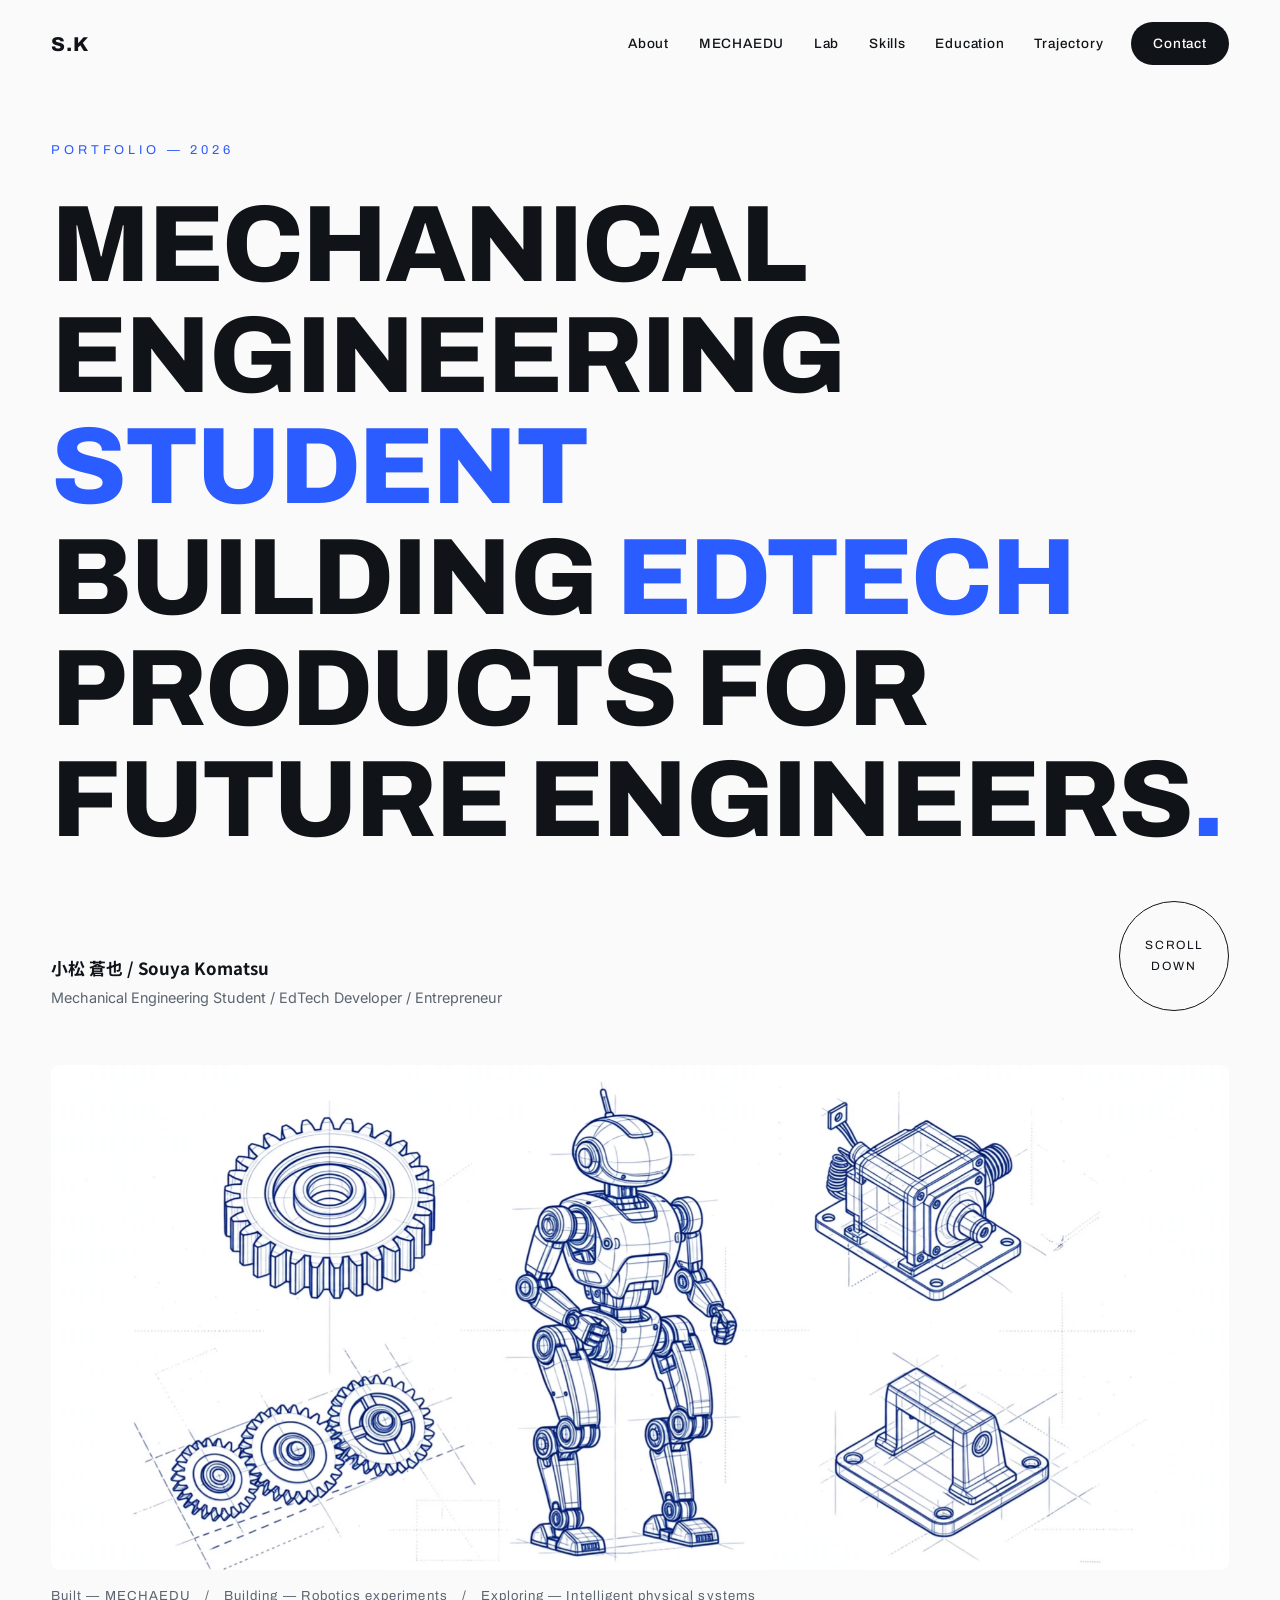
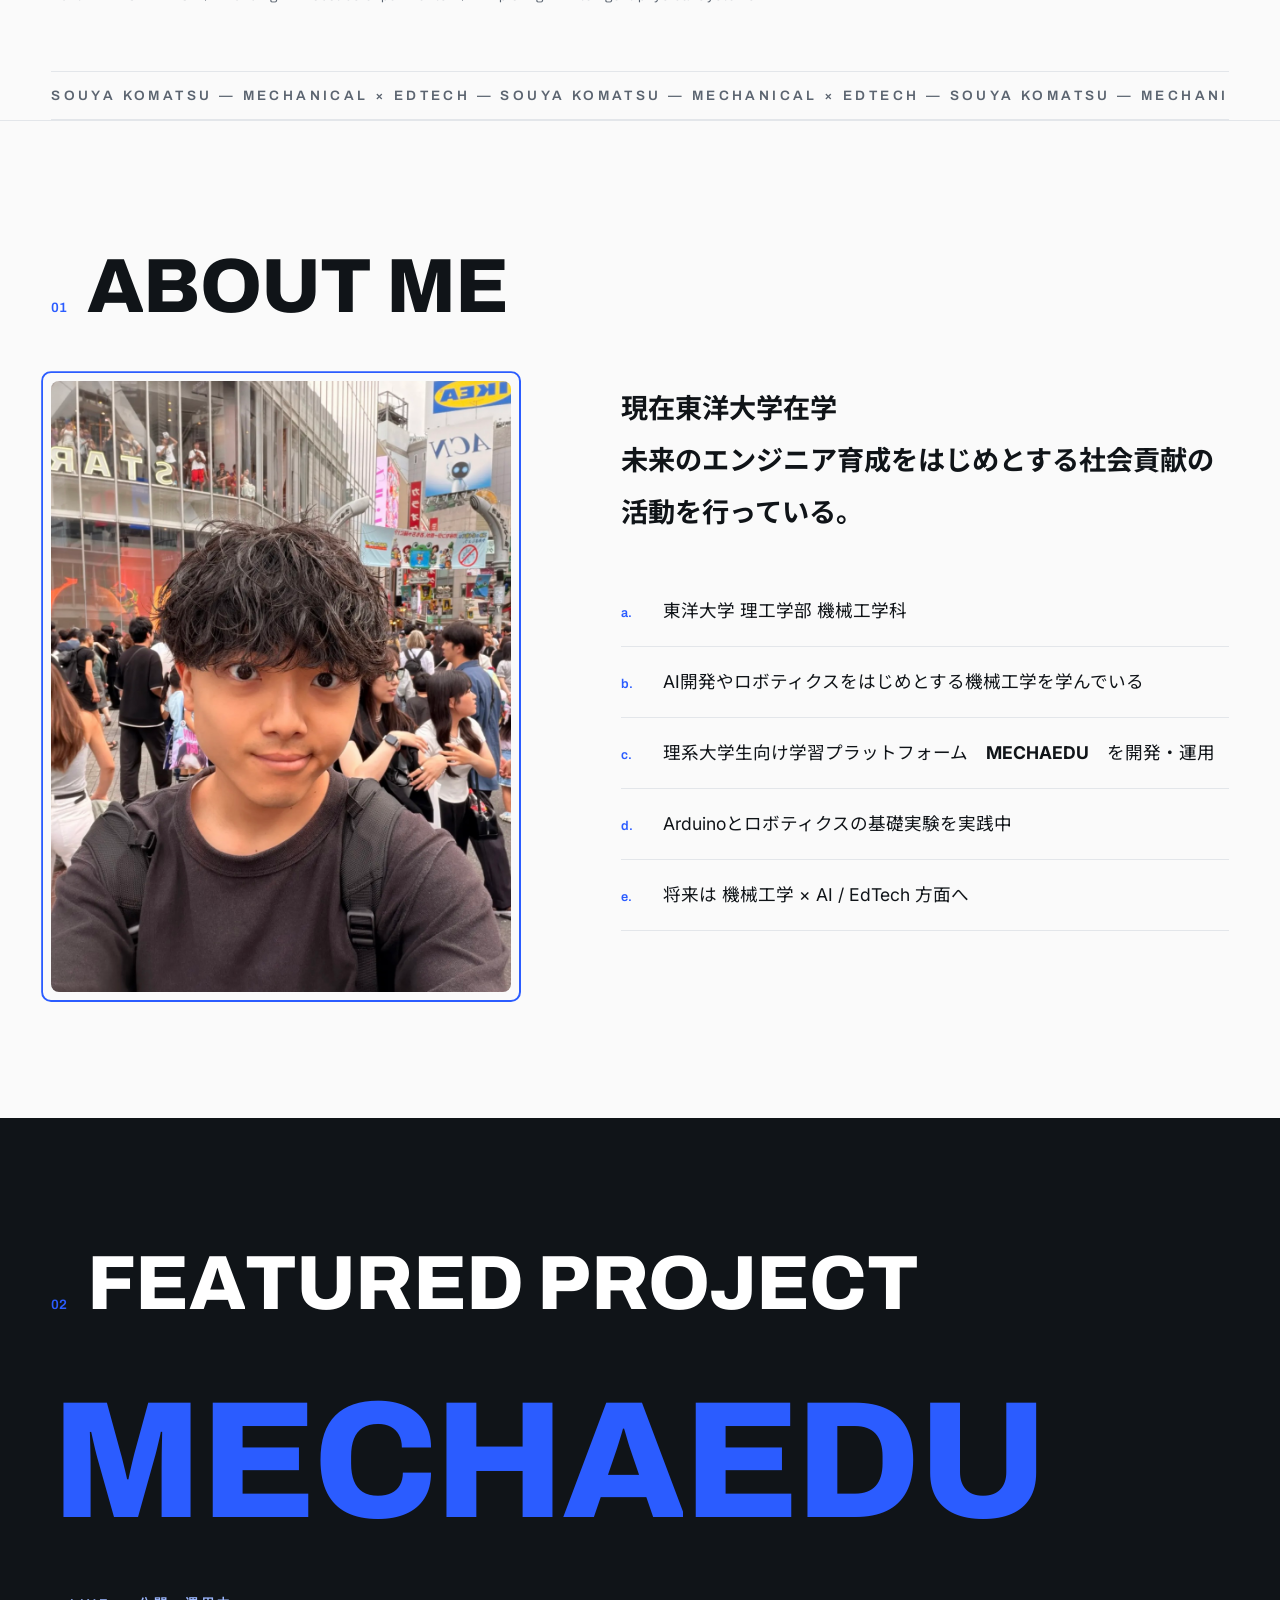
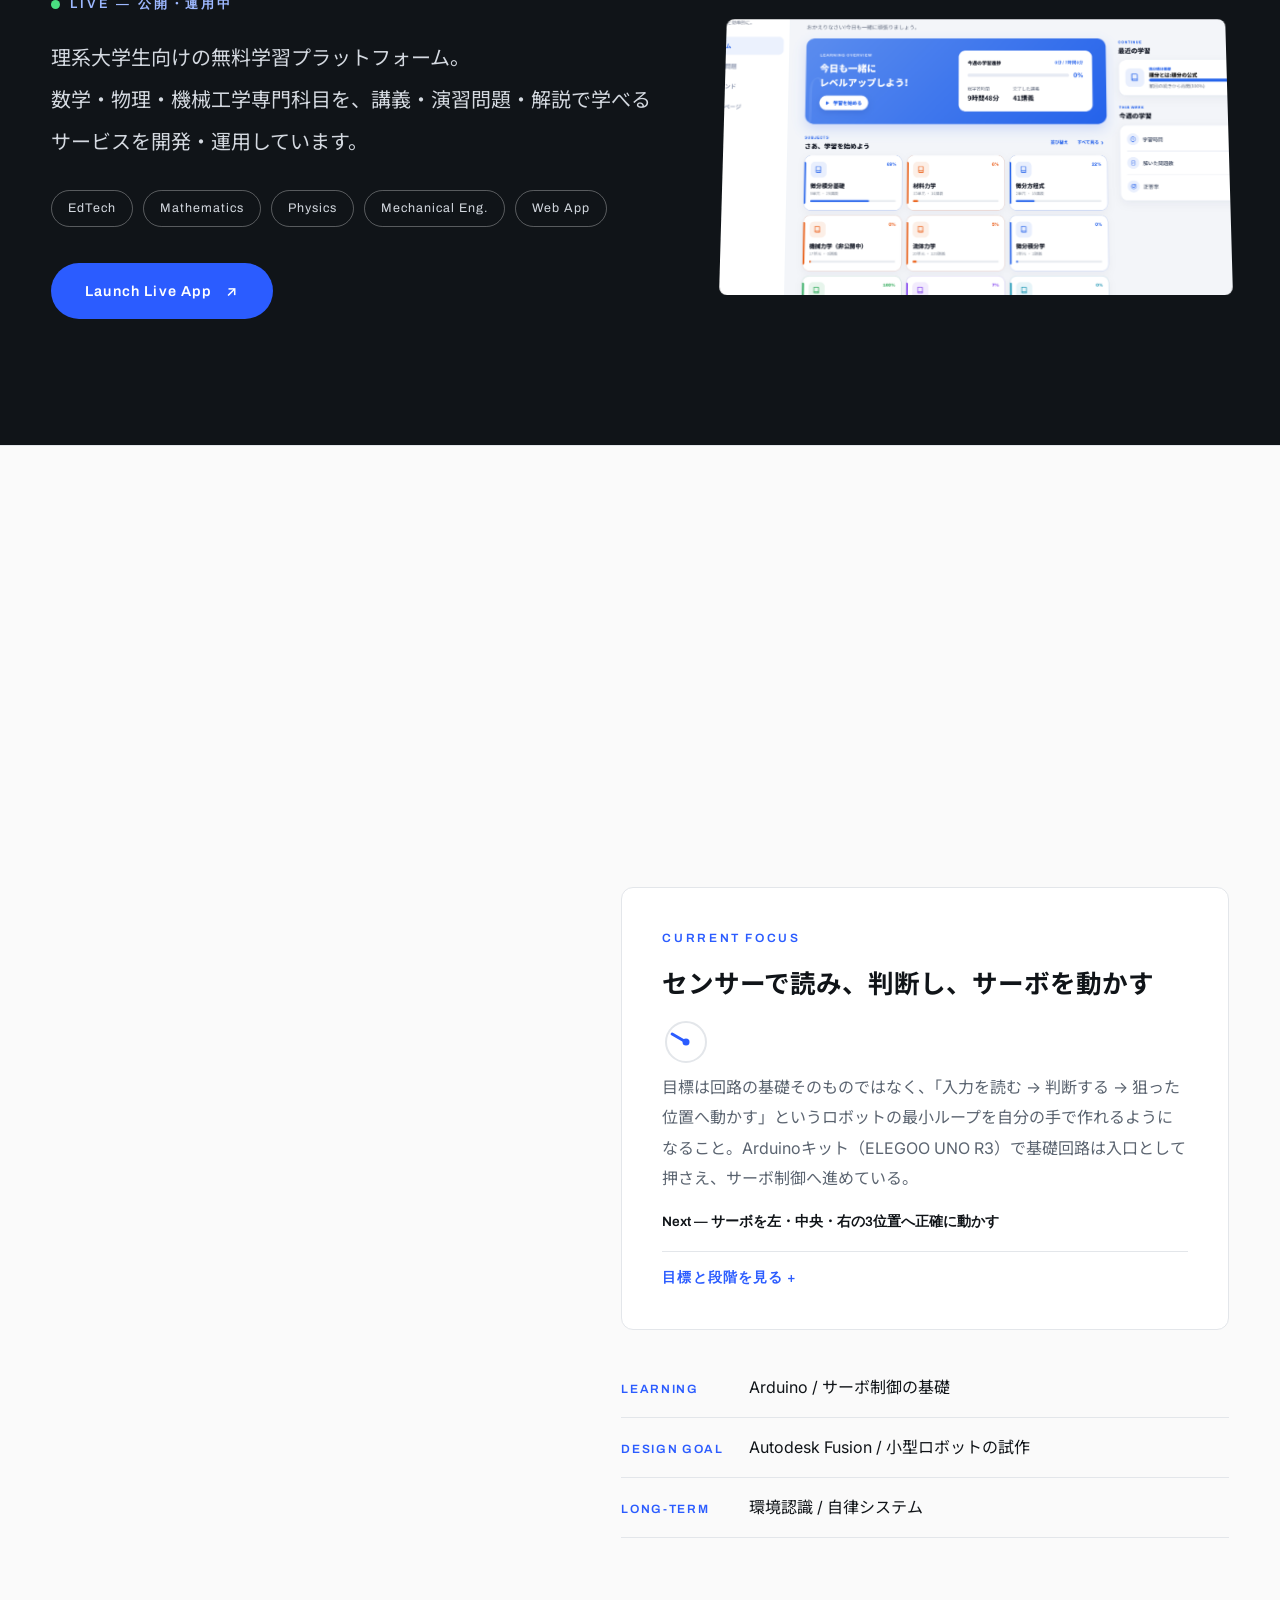
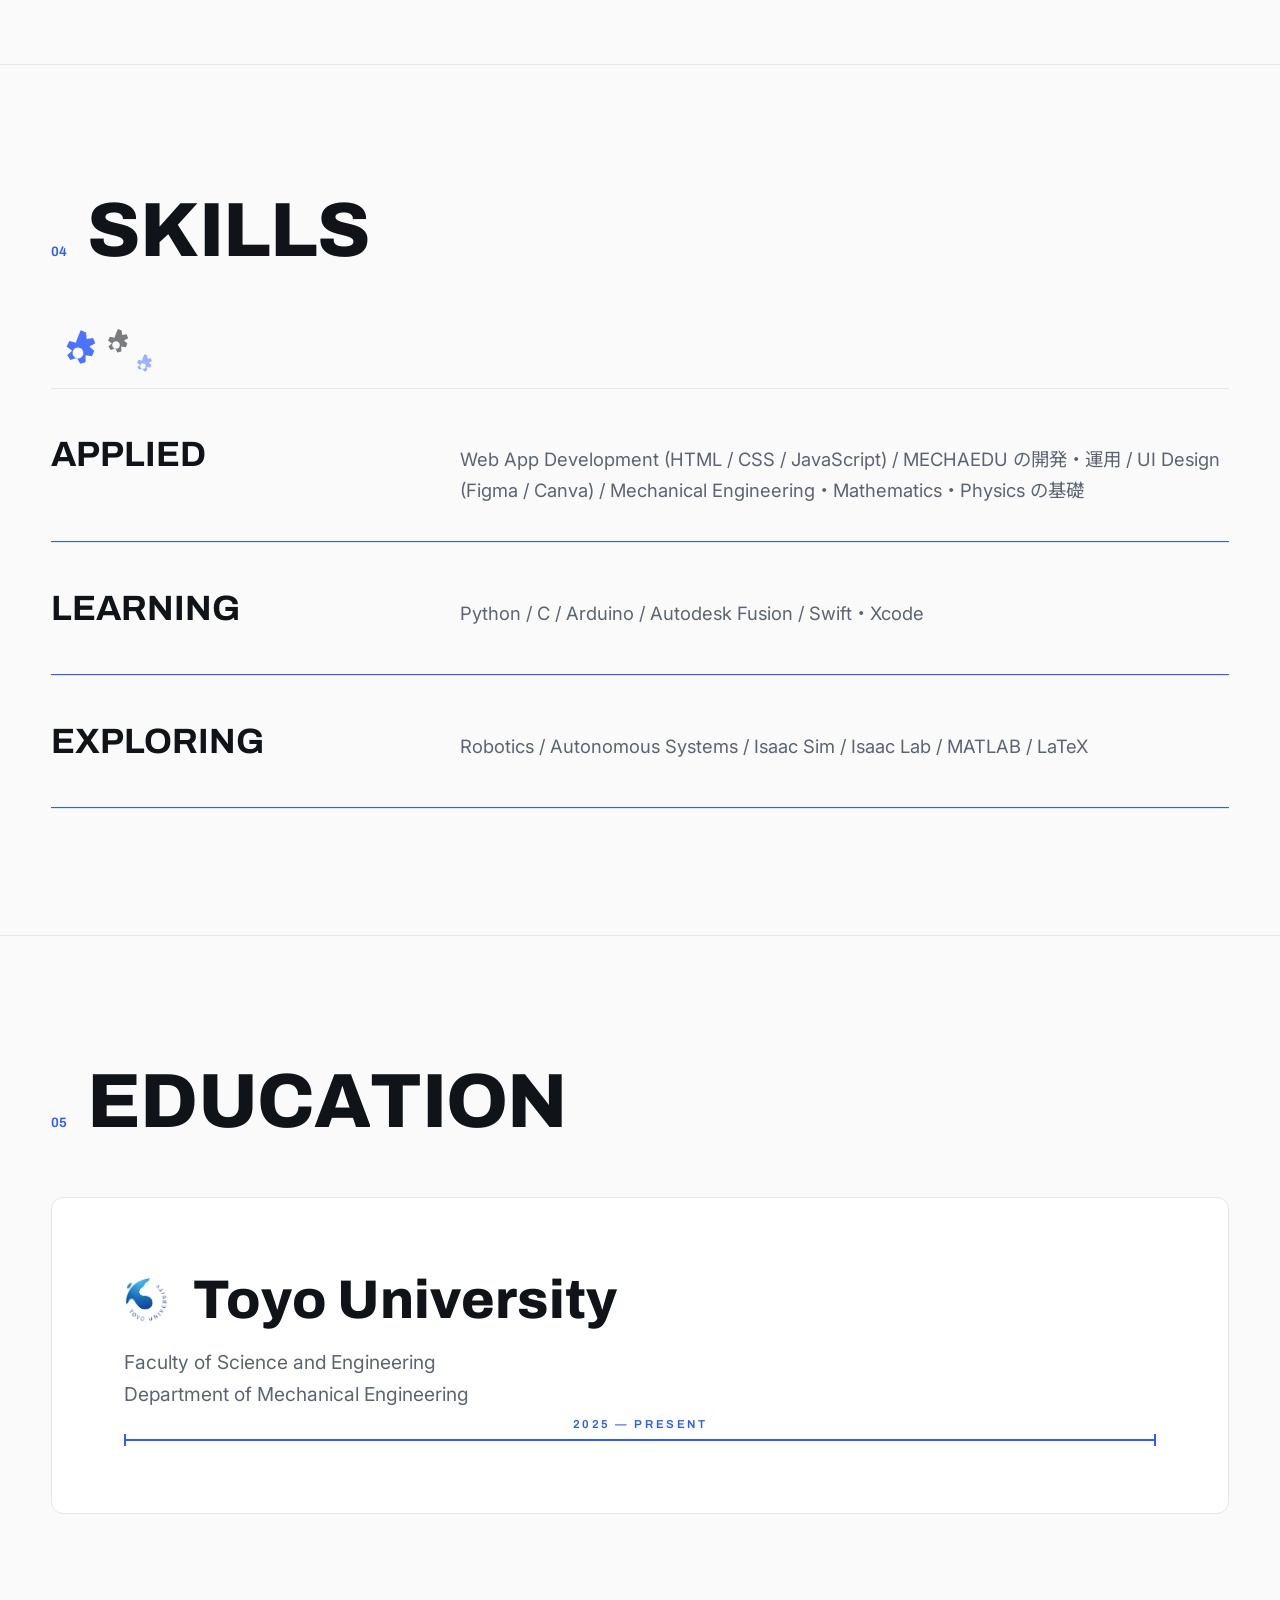
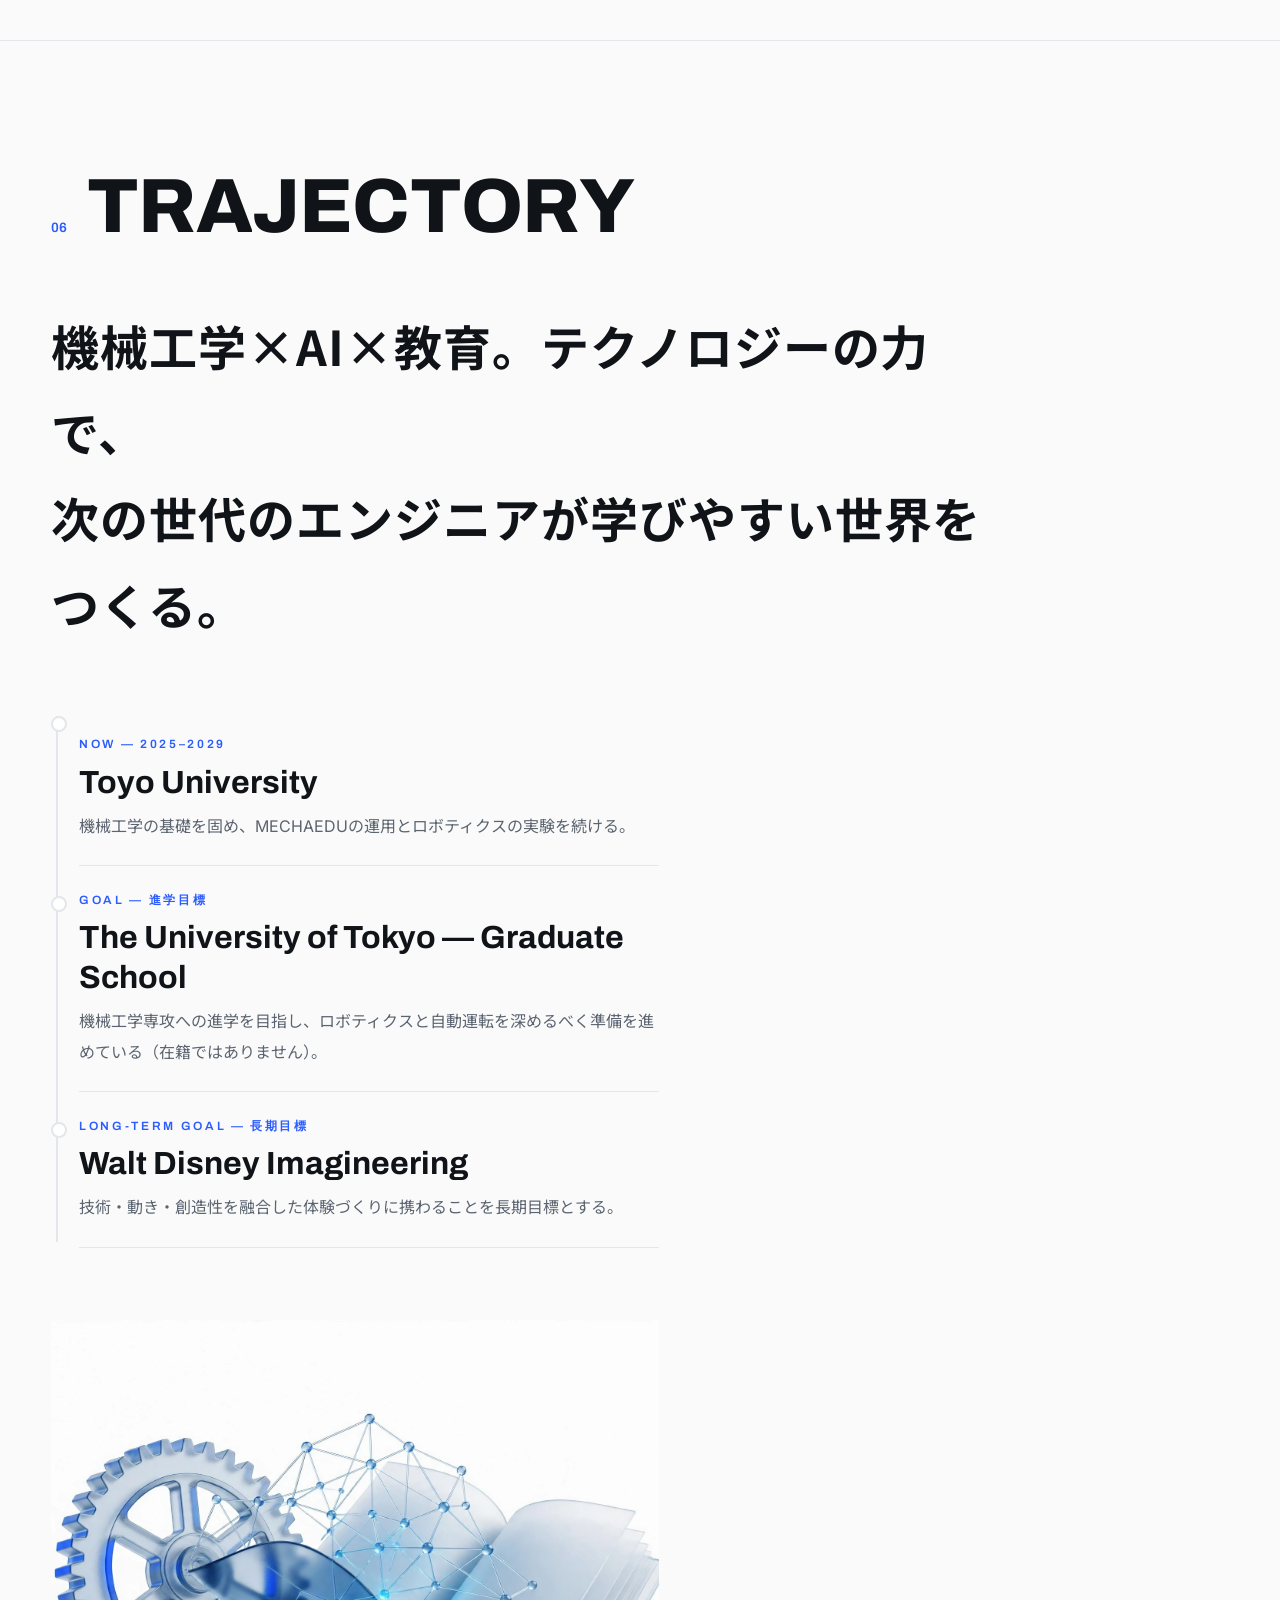
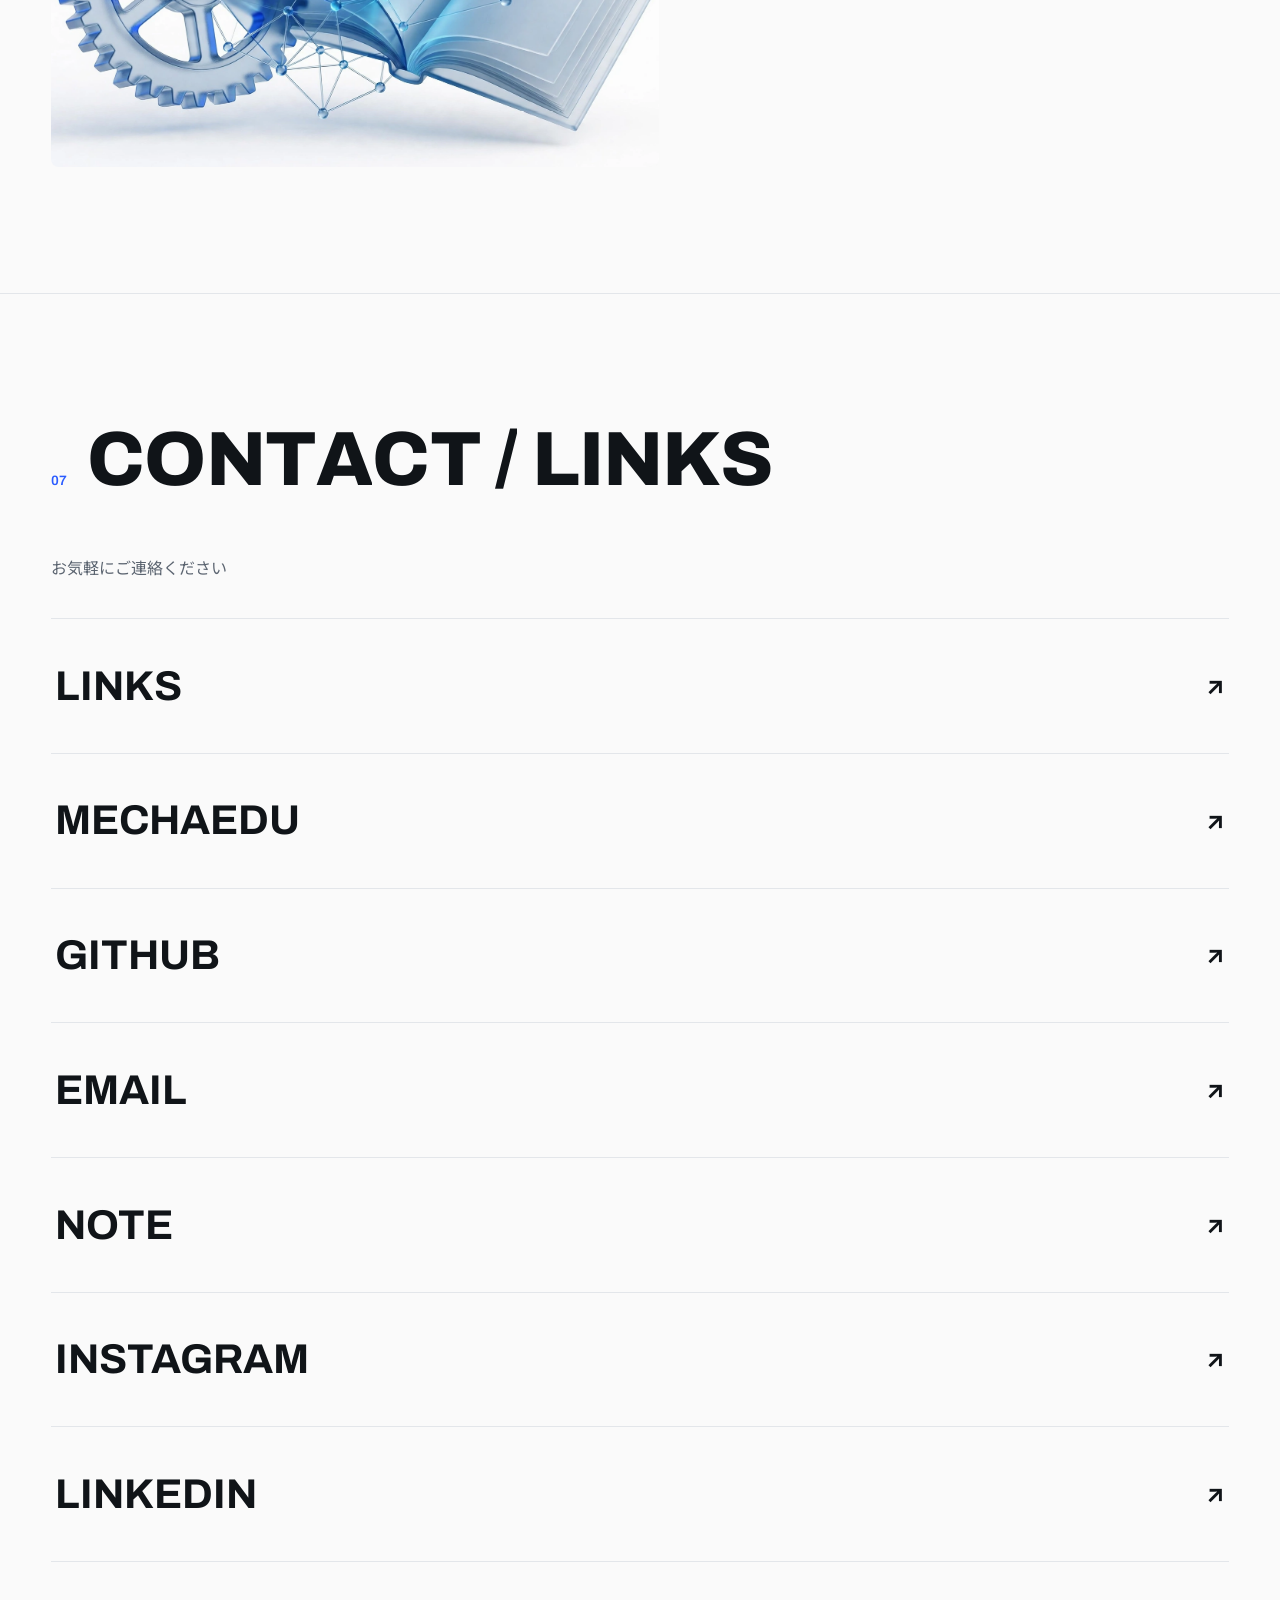
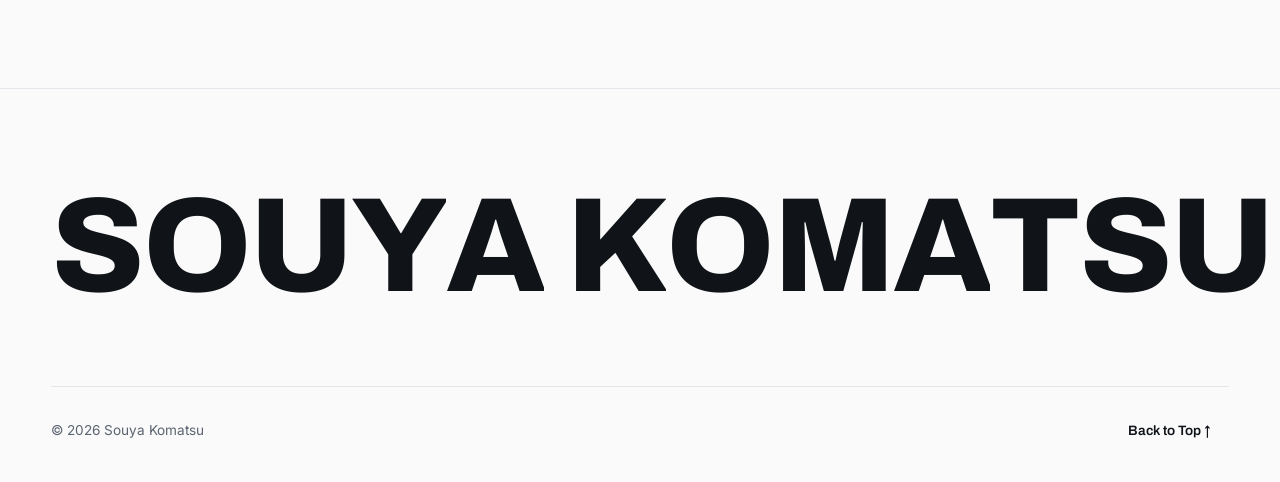
==== commit 5422f87b: "Lab: describe goals and stages instead of basic circuit topics" ====
--- a/index.html
+++ b/index.html
@@ -195,7 +195,7 @@
         <div class="lab__logs">
           <article class="lab__log reveal">
             <p class="lab__log-meta">CURRENT FOCUS</p>
-            <h3 class="lab__log-title">回路と制御の基礎実験</h3>
+            <h3 class="lab__log-title">センサーで読み、判断し、サーボを動かす</h3>
             <div class="lab__instruments" aria-hidden="true">
               <svg class="servo-dial" viewBox="0 0 48 48" width="48" height="48">
                 <circle cx="24" cy="24" r="20" fill="none" stroke="#e3e6ea" stroke-width="2"/>
@@ -206,14 +206,17 @@
                 <polyline class="pwm-wave" points="0,24 20,24 20,8 40,8 40,24 60,24 60,8 80,8 80,24 100,24 100,8 120,8 120,24 140,24 140,8 160,8" fill="none" stroke="#2b5cff" stroke-width="2"/>
               </svg>
             </div>
-            <p class="lab__log-body">Arduinoキット（ELEGOO UNO R3）で、LED回路や抵抗・電流・電圧といった基礎から、センサー入力とサーボ制御へ段階的に進めている。</p>
-            <p class="lab__log-next">Next — サーボによる可動機構の試作へ</p>
+            <p class="lab__log-body">目標は回路の基礎そのものではなく、「入力を読む → 判断する → 狙った位置へ動かす」というロボットの最小ループを自分の手で作れるようになること。Arduinoキット（ELEGOO UNO R3）で基礎回路は入口として押さえ、サーボ制御へ進めている。</p>
+            <p class="lab__log-next">Next — サーボを左・中央・右の3位置へ正確に動かす</p>
             <details class="lab__details">
-              <summary data-cursor="hover">実験の詳細を見る</summary>
+              <summary data-cursor="hover">目標と段階を見る</summary>
               <div class="lab__details-body">
-                <p><strong>目的：</strong>オームの法則とLEDの電流制限など、回路の基礎を実測で理解する。</p>
-                <p><strong>進め方：</strong>ブレッドボードで回路を組み、抵抗値を変えながら明るさと電流の変化を確かめる。</p>
-                <p><strong>次につなげる：</strong>センサー入力の読み取りと、サーボモーターの角度制御。</p>
+                <p><strong>最終目標：</strong>CADで設計したBDX風ロボットの頭部（1軸）を実物で動かせるようになり、ゆくゆくはカメラとLiDARを使った自律移動の判断まで作れるようになること。</p>
+                <p><strong>段階目標 1：</strong>センサーの入力を読んで判断し、サーボを左・中央・右の3位置へ動かす。ロボットの最小ループを自力で組める状態を目指す。</p>
+                <p><strong>段階目標 2：</strong>実物を測ってCADで作った頭部機構を、実物で動かす。画面の中の設計を、現物の動きに変える。</p>
+                <p><strong>段階目標 3：</strong>ステップ応答を実測し、P補正と不感帯で「指示した角度」と「実際に動いた角度」の誤差を詰める。</p>
+                <p><strong>段階目標 4：</strong>状態機械・差動駆動・カメラ計測・LiDAR模擬スキャンを組み合わせ、自律移動のシミュレーションまでつなげる。</p>
+                <p><strong>進め方：</strong>オームの法則などの基礎回路は入口として短く済ませ、各段階で「動く実物」と「測った結果」を残しながら進める。</p>
               </div>
             </details>
           </article>
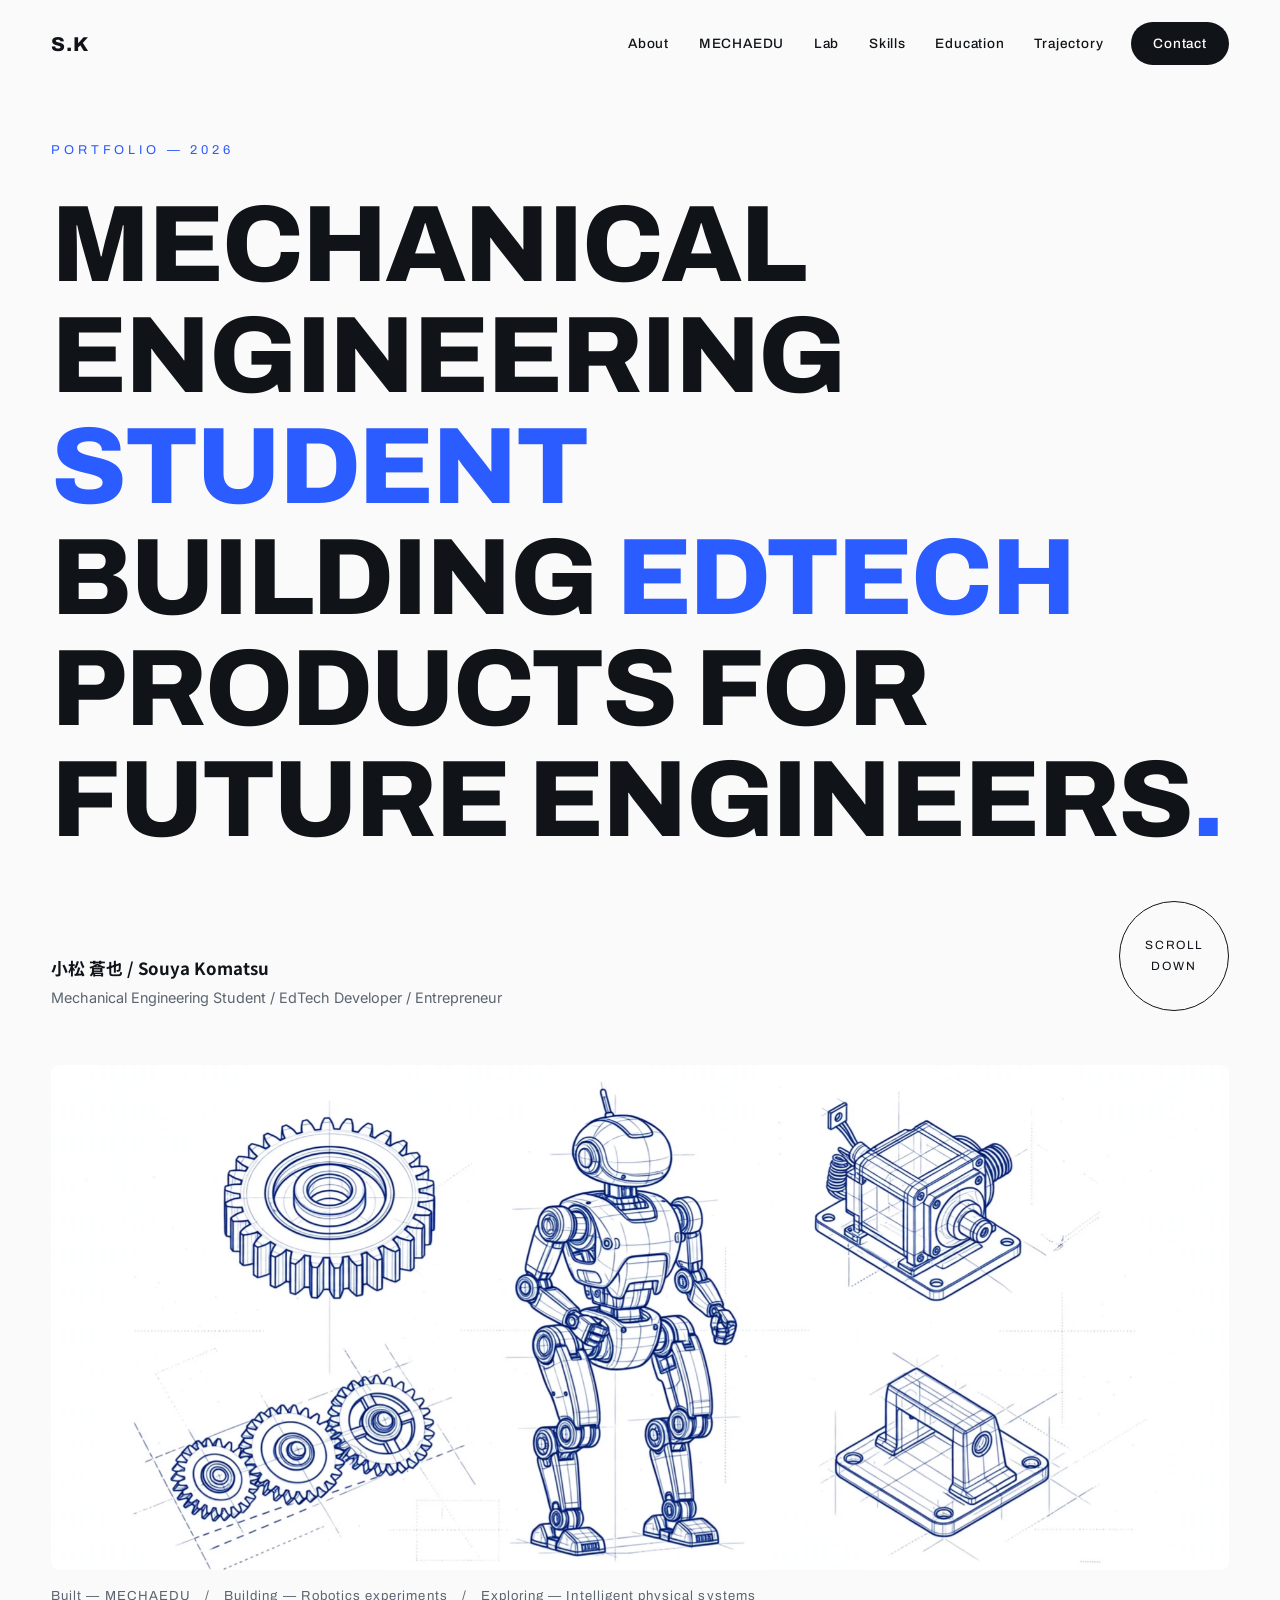
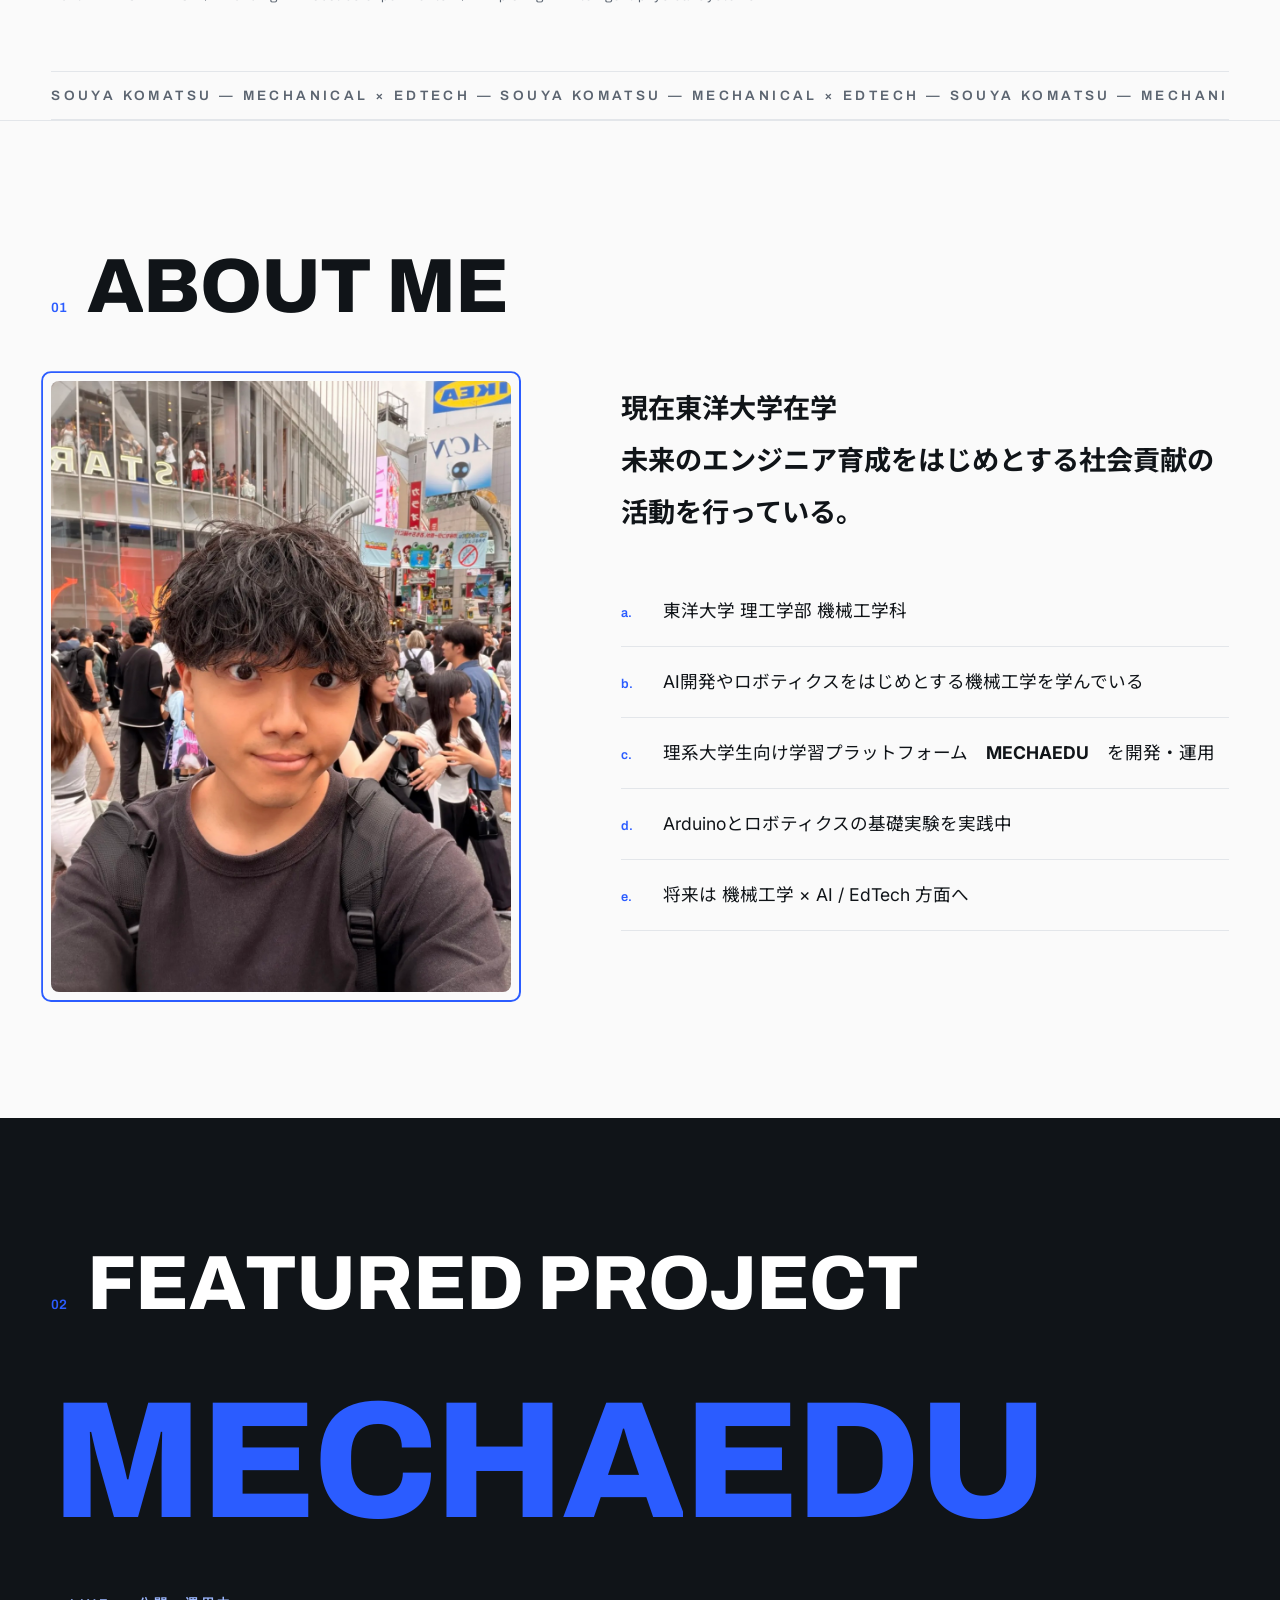
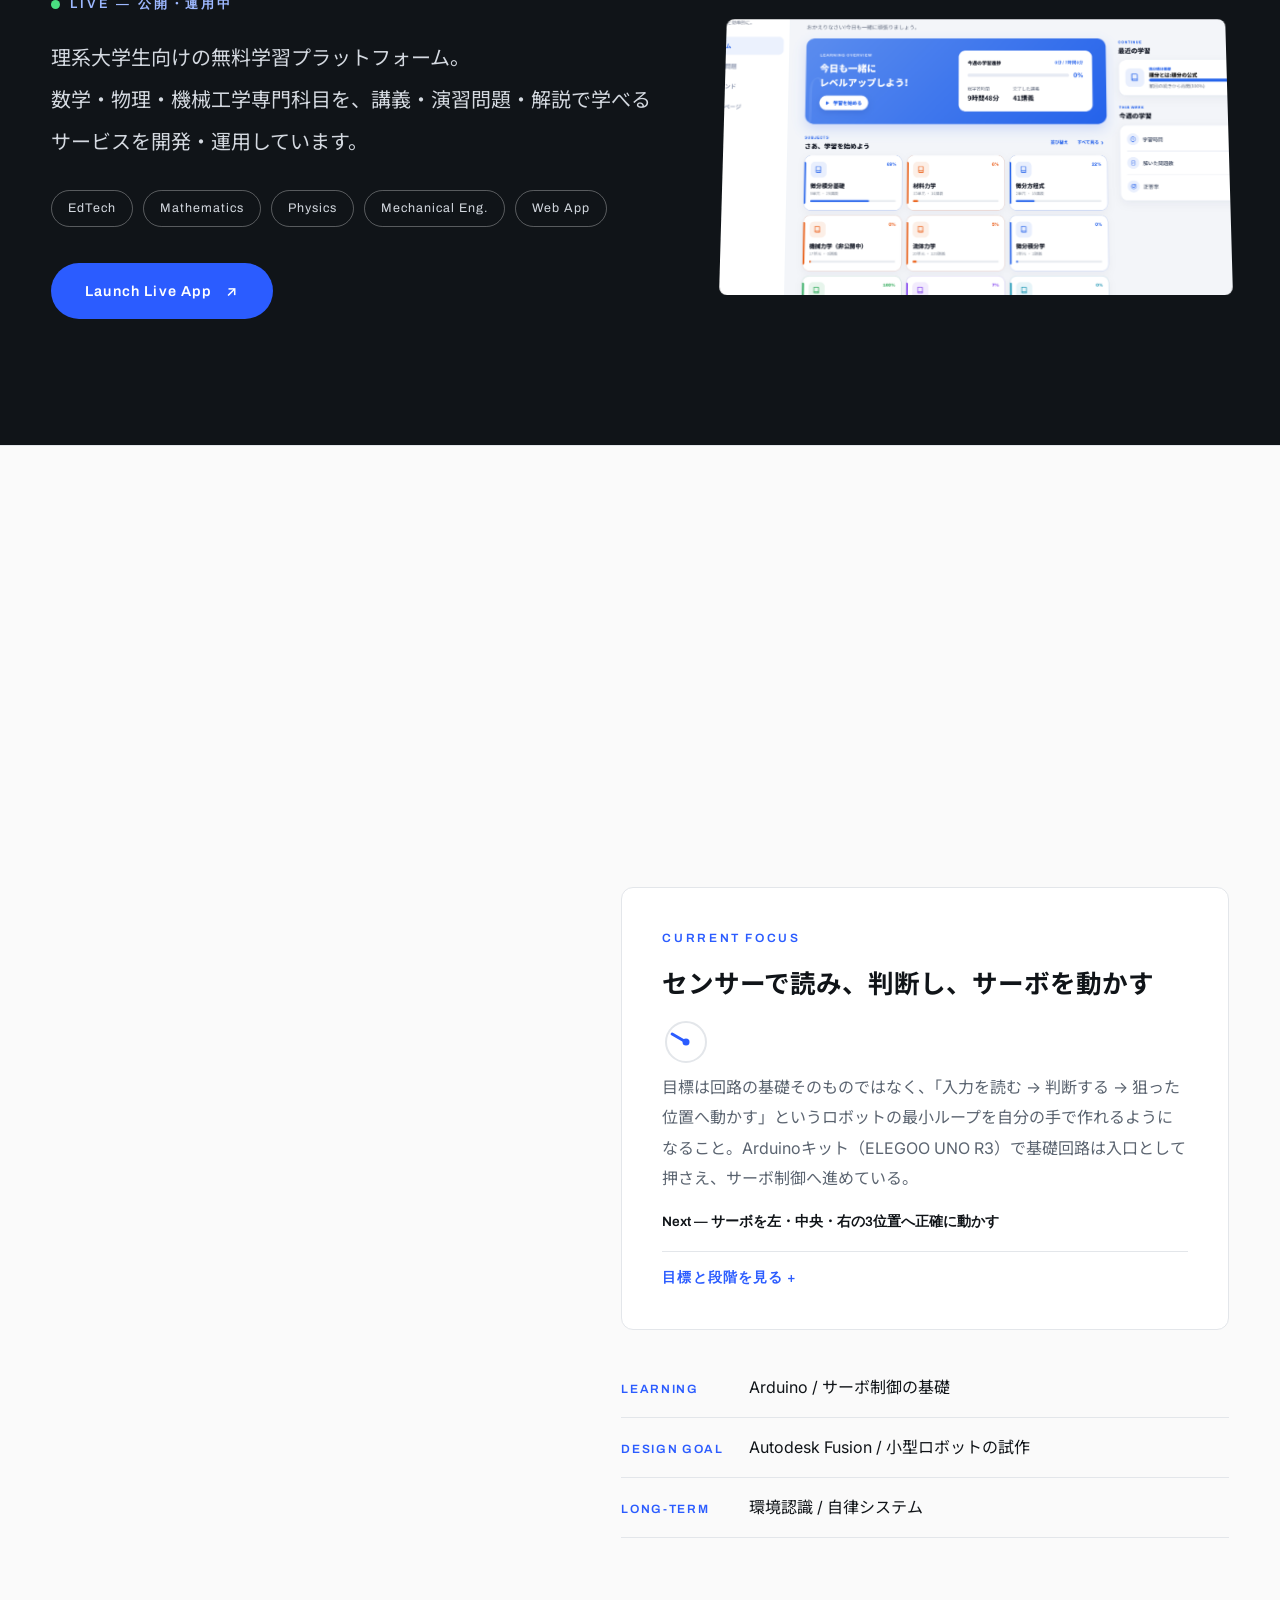
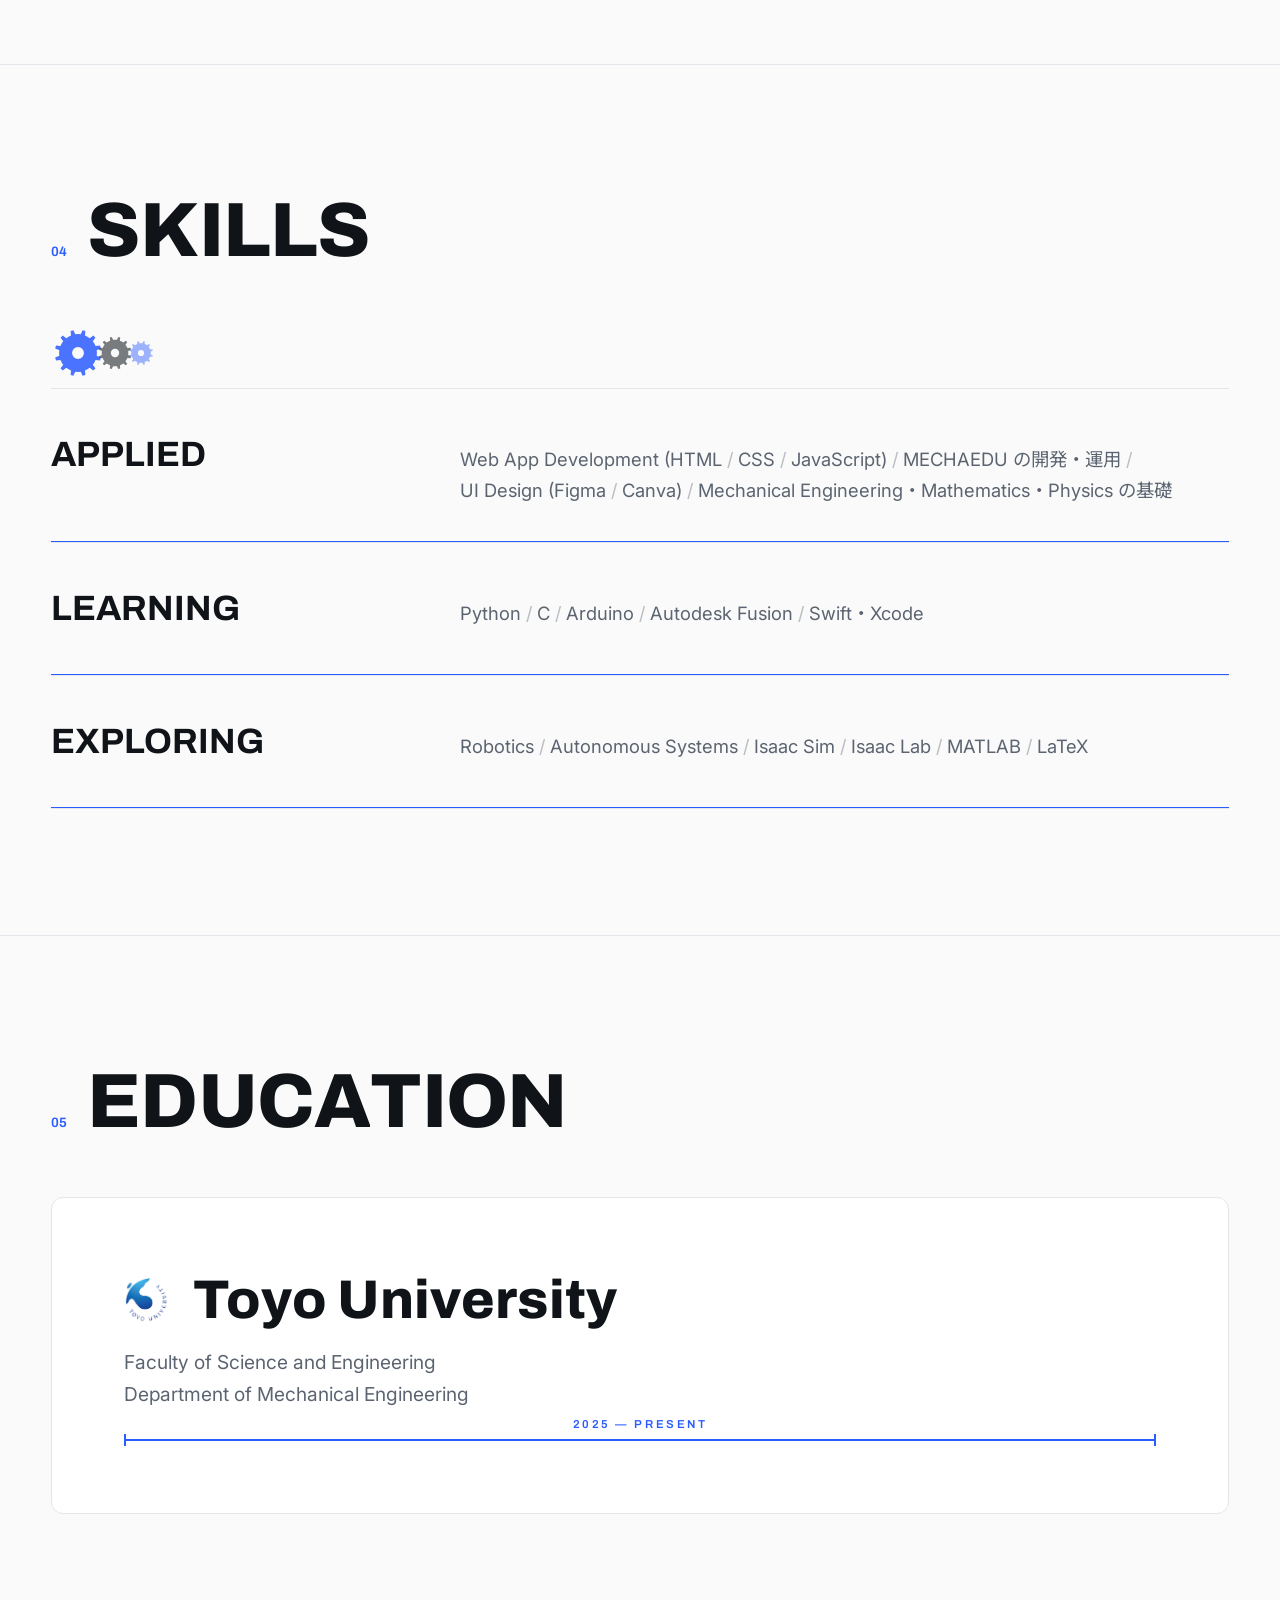
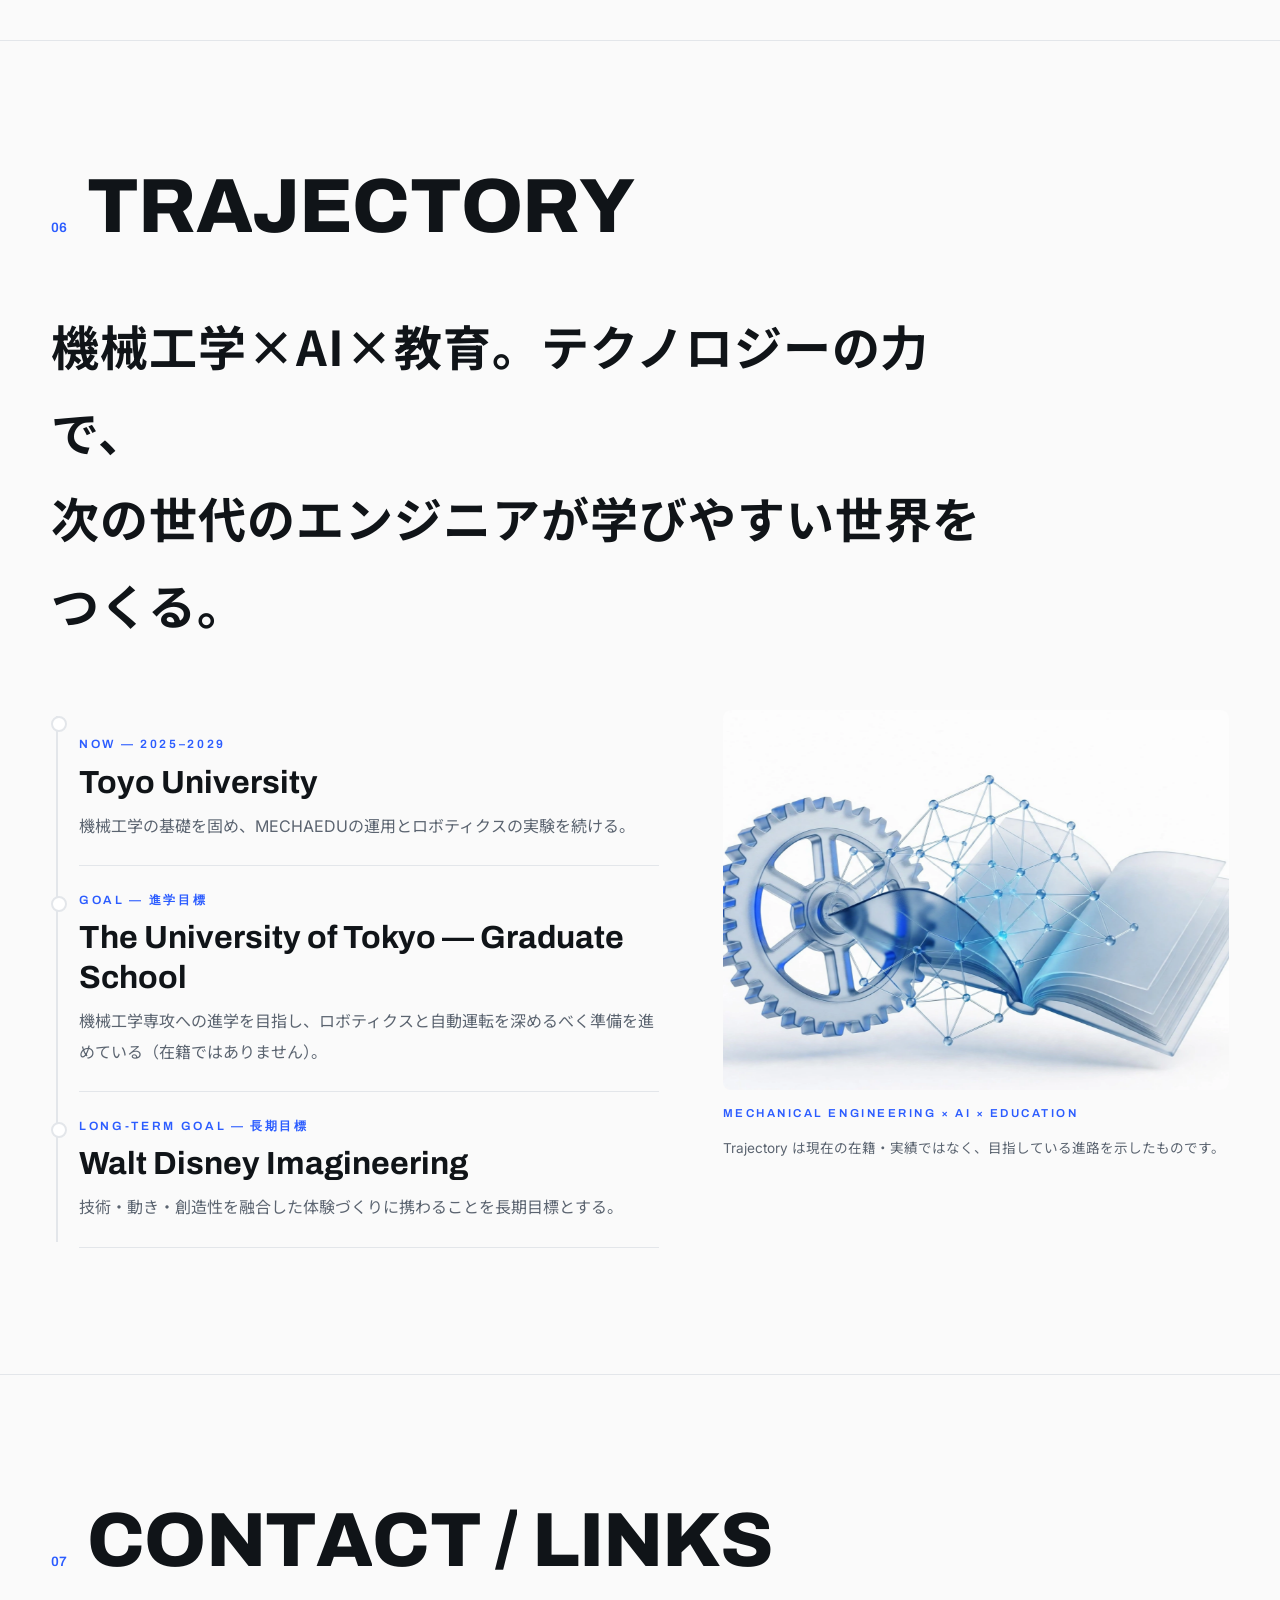
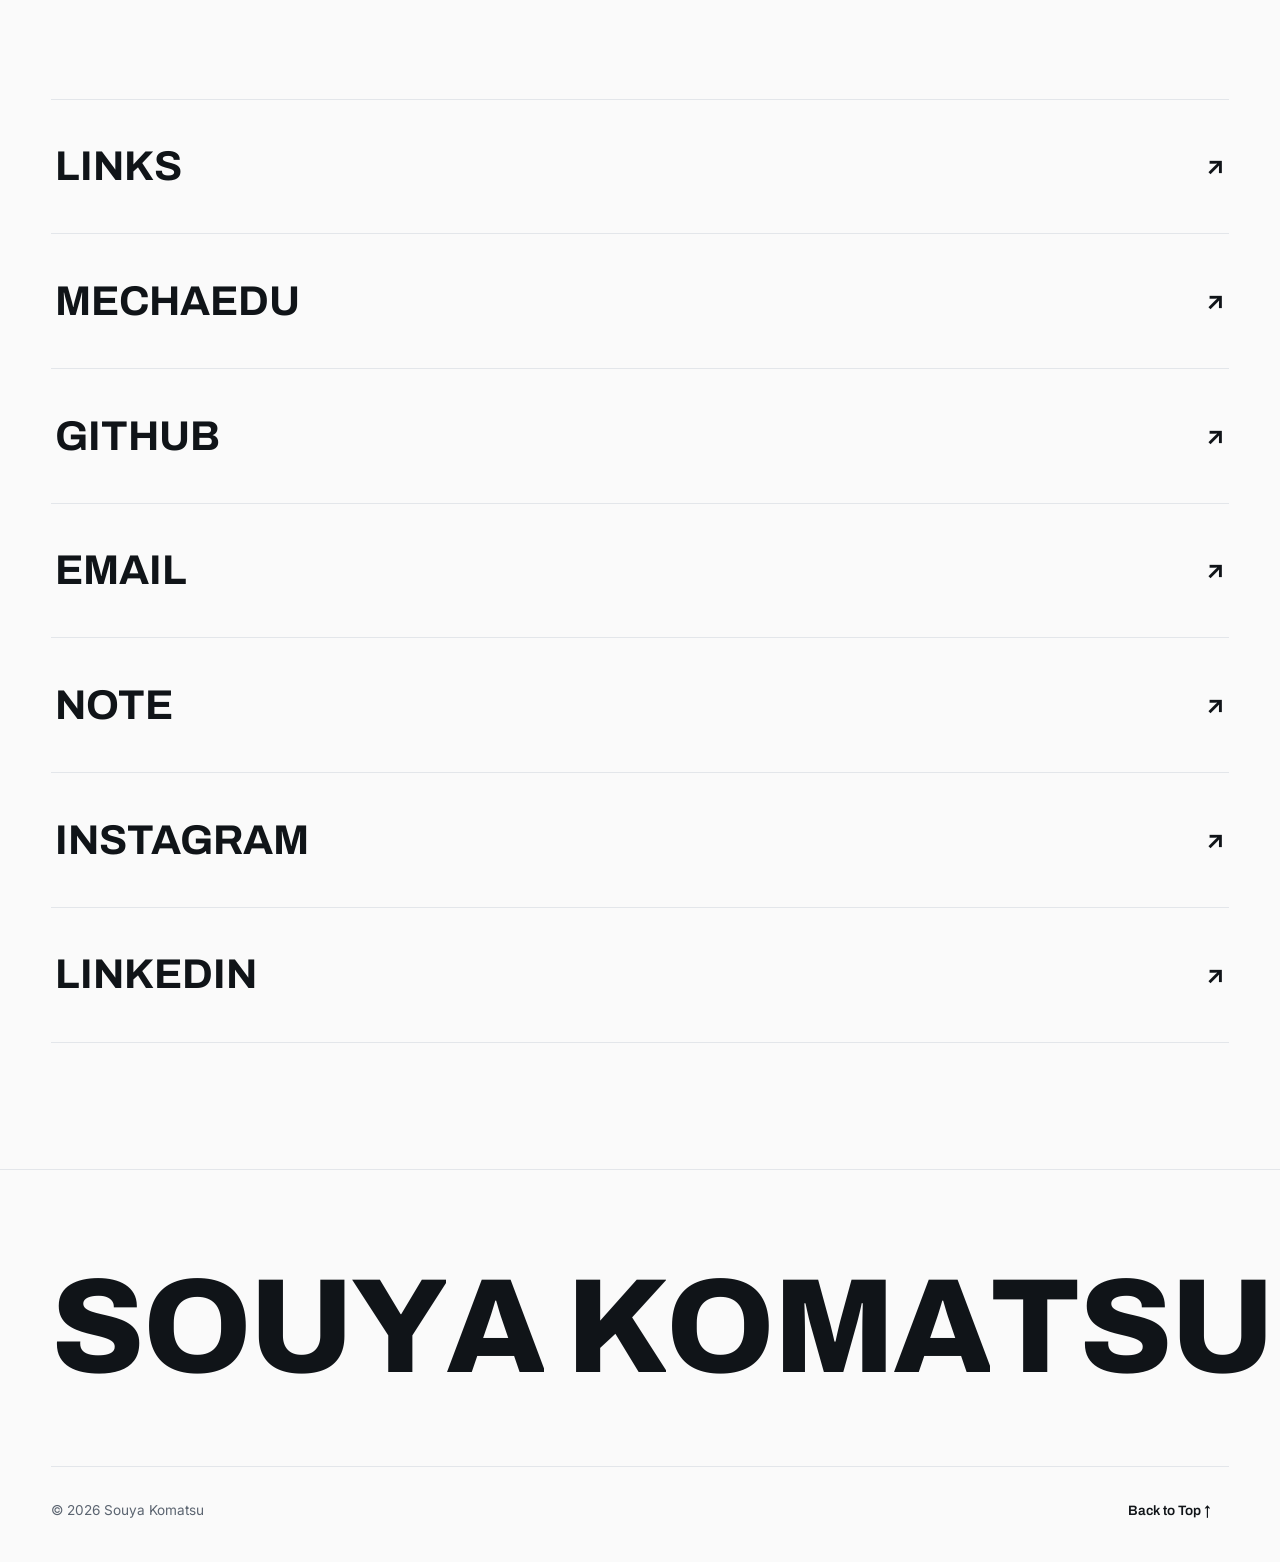
==== commit 7224f83b: "Group Trajectory vision photo into side column" ====
--- a/index.html
+++ b/index.html
@@ -236,9 +236,9 @@
         <h2 class="section__title" data-split>Skills</h2>
       </div>
       <div class="skills__gears" aria-hidden="true">
-        <svg class="gear gear--1" viewBox="0 0 100 100"><path d="M50 20 L55 8 L65 12 L66 24 L78 22 L82 32 L71 38 L80 46 L76 56 L64 54 L64 67 L54 70 L48 59 L36 63 L30 54 L39 46 L29 38 L34 28 L46 31 Z M50 40 a10 10 0 1 0 .001 0 Z" fill="#2b5cff" opacity="0.85"/></svg>
-        <svg class="gear gear--2" viewBox="0 0 100 100"><path d="M50 20 L55 8 L65 12 L66 24 L78 22 L82 32 L71 38 L80 46 L76 56 L64 54 L64 67 L54 70 L48 59 L36 63 L30 54 L39 46 L29 38 L34 28 L46 31 Z M50 40 a10 10 0 1 0 .001 0 Z" fill="#101418" opacity="0.55"/></svg>
-        <svg class="gear gear--3" viewBox="0 0 100 100"><path d="M50 20 L55 8 L65 12 L66 24 L78 22 L82 32 L71 38 L80 46 L76 56 L64 54 L64 67 L54 70 L48 59 L36 63 L30 54 L39 46 L29 38 L34 28 L46 31 Z M50 40 a10 10 0 1 0 .001 0 Z" fill="#2b5cff" opacity="0.45"/></svg>
+        <svg class="gear gear--1" viewBox="0 0 100 100"><path d="M85.0 50.0 L84.6 55.1 L92.2 58.5 L90.8 63.7 L82.5 62.9 L80.3 67.5 L77.4 71.7 L82.3 78.4 L78.4 82.3 L71.7 77.4 L67.5 80.3 L62.9 82.5 L63.7 90.8 L58.5 92.2 L55.1 84.6 L50.0 85.0 L44.9 84.6 L41.5 92.2 L36.3 90.8 L37.1 82.5 L32.5 80.3 L28.3 77.4 L21.6 82.3 L17.7 78.4 L22.6 71.7 L19.7 67.5 L17.5 62.9 L9.2 63.7 L7.8 58.5 L15.4 55.1 L15.0 50.0 L15.4 44.9 L7.8 41.5 L9.2 36.3 L17.5 37.1 L19.7 32.5 L22.6 28.3 L17.7 21.6 L21.6 17.7 L28.3 22.6 L32.5 19.7 L37.1 17.5 L36.3 9.2 L41.5 7.8 L44.9 15.4 L50.0 15.0 L55.1 15.4 L58.5 7.8 L63.7 9.2 L62.9 17.5 L67.5 19.7 L71.7 22.6 L78.4 17.7 L82.3 21.6 L77.4 28.3 L80.3 32.5 L82.5 37.1 L90.8 36.3 L92.2 41.5 L84.6 44.9 Z M61 50 a11 11 0 1 0 -22 0 a11 11 0 1 0 22 0 Z" fill="#2b5cff" opacity="0.85" fill-rule="evenodd"/></svg>
+        <svg class="gear gear--2" viewBox="0 0 100 100"><path d="M85.0 50.0 L84.6 55.1 L92.2 58.5 L90.8 63.7 L82.5 62.9 L80.3 67.5 L77.4 71.7 L82.3 78.4 L78.4 82.3 L71.7 77.4 L67.5 80.3 L62.9 82.5 L63.7 90.8 L58.5 92.2 L55.1 84.6 L50.0 85.0 L44.9 84.6 L41.5 92.2 L36.3 90.8 L37.1 82.5 L32.5 80.3 L28.3 77.4 L21.6 82.3 L17.7 78.4 L22.6 71.7 L19.7 67.5 L17.5 62.9 L9.2 63.7 L7.8 58.5 L15.4 55.1 L15.0 50.0 L15.4 44.9 L7.8 41.5 L9.2 36.3 L17.5 37.1 L19.7 32.5 L22.6 28.3 L17.7 21.6 L21.6 17.7 L28.3 22.6 L32.5 19.7 L37.1 17.5 L36.3 9.2 L41.5 7.8 L44.9 15.4 L50.0 15.0 L55.1 15.4 L58.5 7.8 L63.7 9.2 L62.9 17.5 L67.5 19.7 L71.7 22.6 L78.4 17.7 L82.3 21.6 L77.4 28.3 L80.3 32.5 L82.5 37.1 L90.8 36.3 L92.2 41.5 L84.6 44.9 Z M61 50 a11 11 0 1 0 -22 0 a11 11 0 1 0 22 0 Z" fill="#101418" opacity="0.55" fill-rule="evenodd"/></svg>
+        <svg class="gear gear--3" viewBox="0 0 100 100"><path d="M85.0 50.0 L84.6 55.1 L92.2 58.5 L90.8 63.7 L82.5 62.9 L80.3 67.5 L77.4 71.7 L82.3 78.4 L78.4 82.3 L71.7 77.4 L67.5 80.3 L62.9 82.5 L63.7 90.8 L58.5 92.2 L55.1 84.6 L50.0 85.0 L44.9 84.6 L41.5 92.2 L36.3 90.8 L37.1 82.5 L32.5 80.3 L28.3 77.4 L21.6 82.3 L17.7 78.4 L22.6 71.7 L19.7 67.5 L17.5 62.9 L9.2 63.7 L7.8 58.5 L15.4 55.1 L15.0 50.0 L15.4 44.9 L7.8 41.5 L9.2 36.3 L17.5 37.1 L19.7 32.5 L22.6 28.3 L17.7 21.6 L21.6 17.7 L28.3 22.6 L32.5 19.7 L37.1 17.5 L36.3 9.2 L41.5 7.8 L44.9 15.4 L50.0 15.0 L55.1 15.4 L58.5 7.8 L63.7 9.2 L62.9 17.5 L67.5 19.7 L71.7 22.6 L78.4 17.7 L82.3 21.6 L77.4 28.3 L80.3 32.5 L82.5 37.1 L90.8 36.3 L92.2 41.5 L84.6 44.9 Z M61 50 a11 11 0 1 0 -22 0 a11 11 0 1 0 22 0 Z" fill="#2b5cff" opacity="0.45" fill-rule="evenodd"/></svg>
       </div>
       <div class="skills__rows">
         <div class="skills__row reveal fill-hover">
@@ -302,12 +302,15 @@
             <p class="trajectory__desc">技術・動き・創造性を融合した体験づくりに携わることを長期目標とする。</p>
           </li>
         </ol>
-        <p class="trajectory__note reveal">Trajectory は現在の在籍・実績ではなく、目指している進路を示したものです。</p>
-        <div class="vision__photo photo-reveal">
-          <div class="photo-reveal__mask">
-            <img src="vision-gear-ai-book.webp" alt="ギアとニューラルネットワーク、開いた本を組み合わせた機械工学×AI×教育のイメージ"
-              class="photo-reveal__img" data-parallax loading="lazy">
-          </div>
+        <div class="vision__side">
+          <div class="vision__photo photo-reveal">
+            <div class="photo-reveal__mask">
+              <img src="vision-gear-ai-book.webp" alt="ギアとニューラルネットワーク、開いた本を組み合わせた機械工学×AI×教育のイメージ"
+                class="photo-reveal__img" data-parallax loading="lazy">
+            </div>
+          </div>
+          <p class="vision__caption" aria-hidden="true">MECHANICAL ENGINEERING × AI × EDUCATION</p>
+          <p class="trajectory__note reveal">Trajectory は現在の在籍・実績ではなく、目指している進路を示したものです。</p>
         </div>
       </div>
     </section>
--- a/style.css
+++ b/style.css
@@ -600,6 +600,15 @@
 }
 .trajectory__desc { color: var(--ink-soft); line-height: 1.9; }
 .vision__photo .photo-reveal__mask { aspect-ratio: 4 / 3; }
+.vision__side { display: flex; flex-direction: column; gap: 14px; }
+@media (min-width: 821px) {
+  .vision__side { position: sticky; top: 110px; }
+}
+.vision__caption {
+  font-family: var(--font-en); font-size: 0.72rem; font-weight: 600;
+  letter-spacing: 0.22em; color: var(--accent);
+}
+.vision__side .trajectory__note { margin-top: 0; }
 @media (max-width: 820px) {
   .vision__grid { grid-template-columns: 1fr; }
 }
@@ -640,11 +649,40 @@
 }
 .lab__log:hover .pwm-wave, .lab__log:focus-within .pwm-wave { stroke-dashoffset: 0; }
 
-.skills__gears { display: flex; align-items: flex-end; margin-bottom: 8px; }
+.skills__gears { display: flex; align-items: center; margin-bottom: 8px; }
 .gear { display: block; will-change: transform; }
 .gear--1 { width: 54px; height: 54px; }
-.gear--2 { width: 38px; height: 38px; margin-left: -8px; margin-bottom: 16px; }
-.gear--3 { width: 28px; height: 28px; margin-left: -6px; }
+.gear--2 { width: 38px; height: 38px; margin-left: -9px; }
+.gear--3 { width: 28px; height: 28px; margin-left: -7px; }
+
+/* Skills rows: entrance sweep, category slide-in, per-item stagger */
+.skills__row {
+  background-image: linear-gradient(100deg, transparent 35%, rgba(43, 92, 255, 0.07) 50%, transparent 65%);
+  background-size: 220% 100%;
+  background-position: 130% 0;
+  background-repeat: no-repeat;
+}
+.skills__row.is-inview { animation: row-sweep 1.1s var(--ease-out) 0.25s both; }
+@keyframes row-sweep {
+  from { background-position: 130% 0; }
+  to { background-position: -30% 0; }
+}
+.skills__cat { transform: translateX(-16px); opacity: 0; transition: transform 0.7s var(--ease-out), opacity 0.7s var(--ease-out); }
+.skills__row.is-inview .skills__cat { transform: none; opacity: 1; }
+.skills__row:nth-child(2) .skills__cat { transition-delay: 0.12s; }
+.skills__row:nth-child(3) .skills__cat { transition-delay: 0.24s; }
+.skill-item {
+  display: inline-block;
+  opacity: 0; transform: translateY(12px);
+  transition: opacity 0.5s var(--ease-out) var(--d, 0ms), transform 0.5s var(--ease-out) var(--d, 0ms), color 0.25s ease;
+}
+.skills__row.is-inview .skill-item { opacity: 1; transform: translateY(0); }
+.skill-item:hover { color: var(--accent); transform: translateY(-2px); transition-delay: 0ms; }
+.skill-sep { opacity: 0.4; }
+@media (prefers-reduced-motion: reduce) {
+  .skills__cat, .skill-item { opacity: 1; transform: none; transition: none; }
+  .skills__row.is-inview { animation: none; }
+}
 
 .mechaedu-frame { transform: perspective(1100px) rotateX(var(--tilt, 0deg)); will-change: transform; }
 
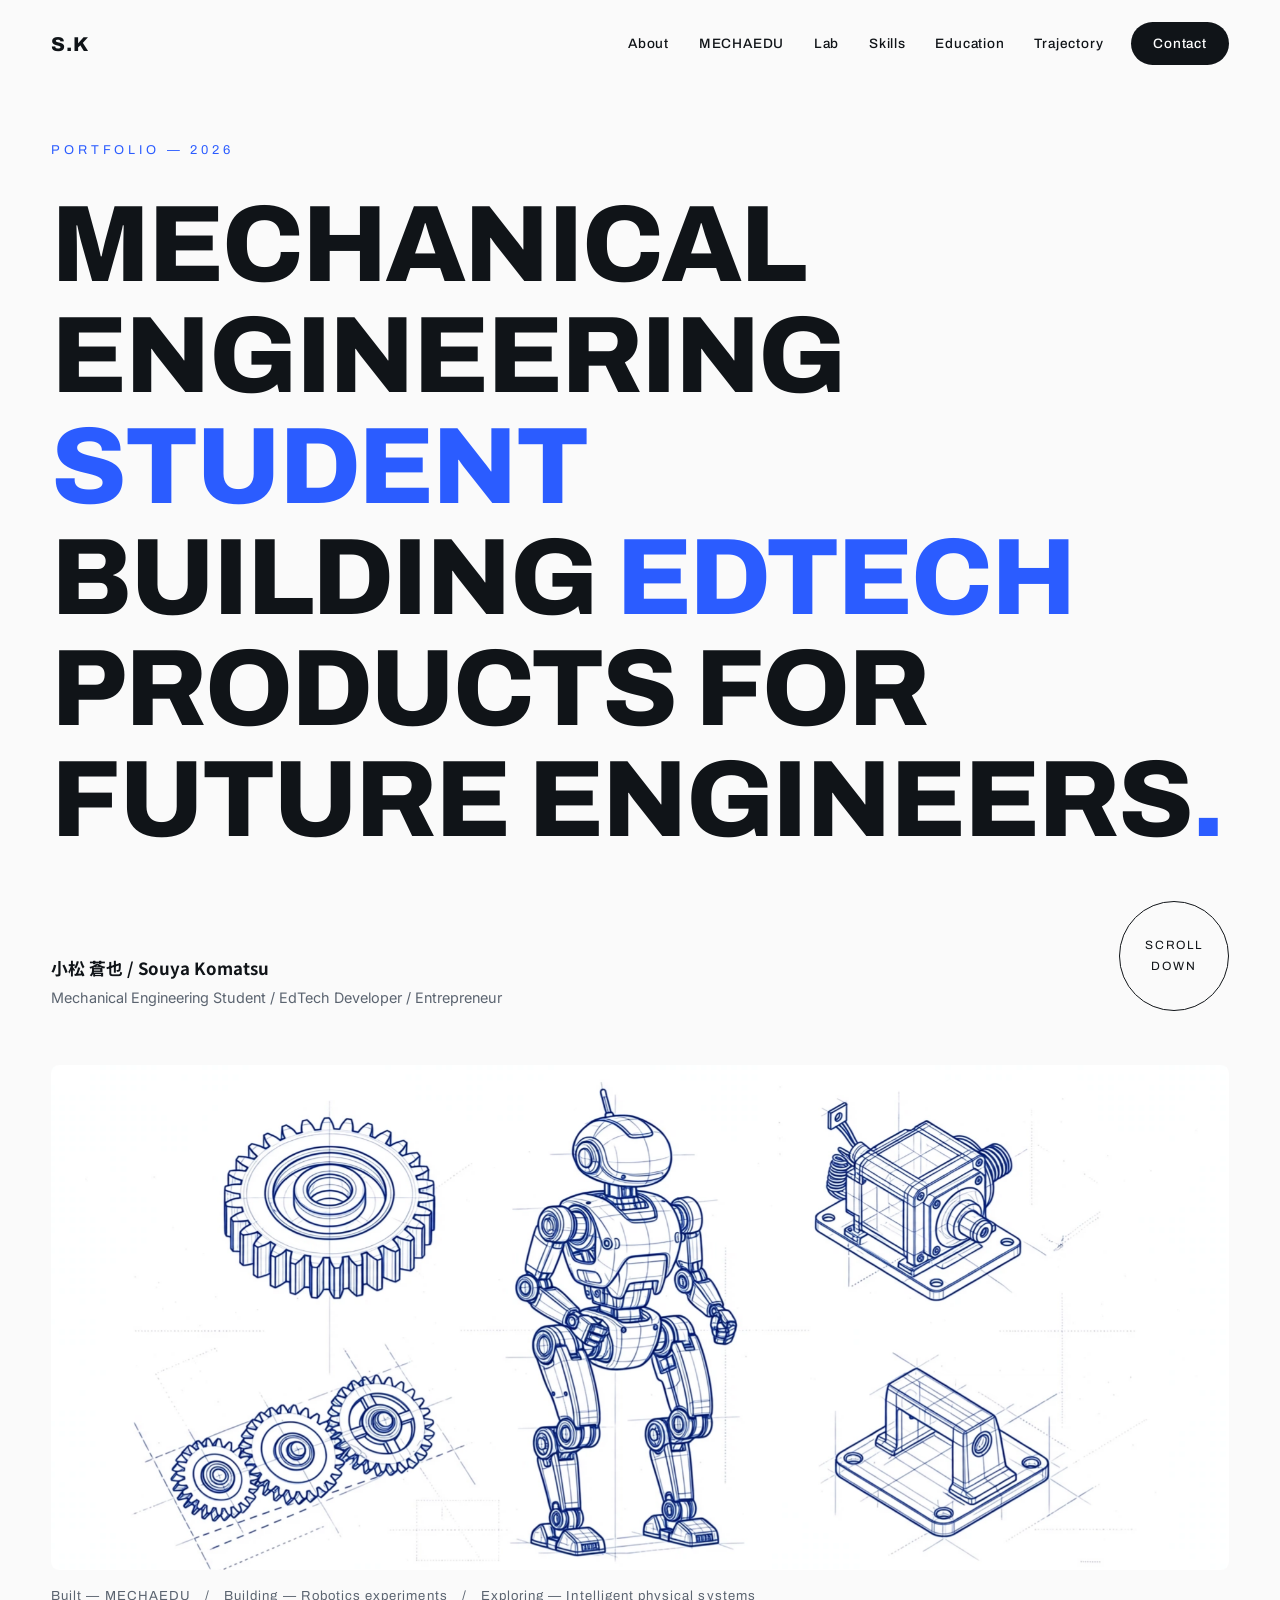
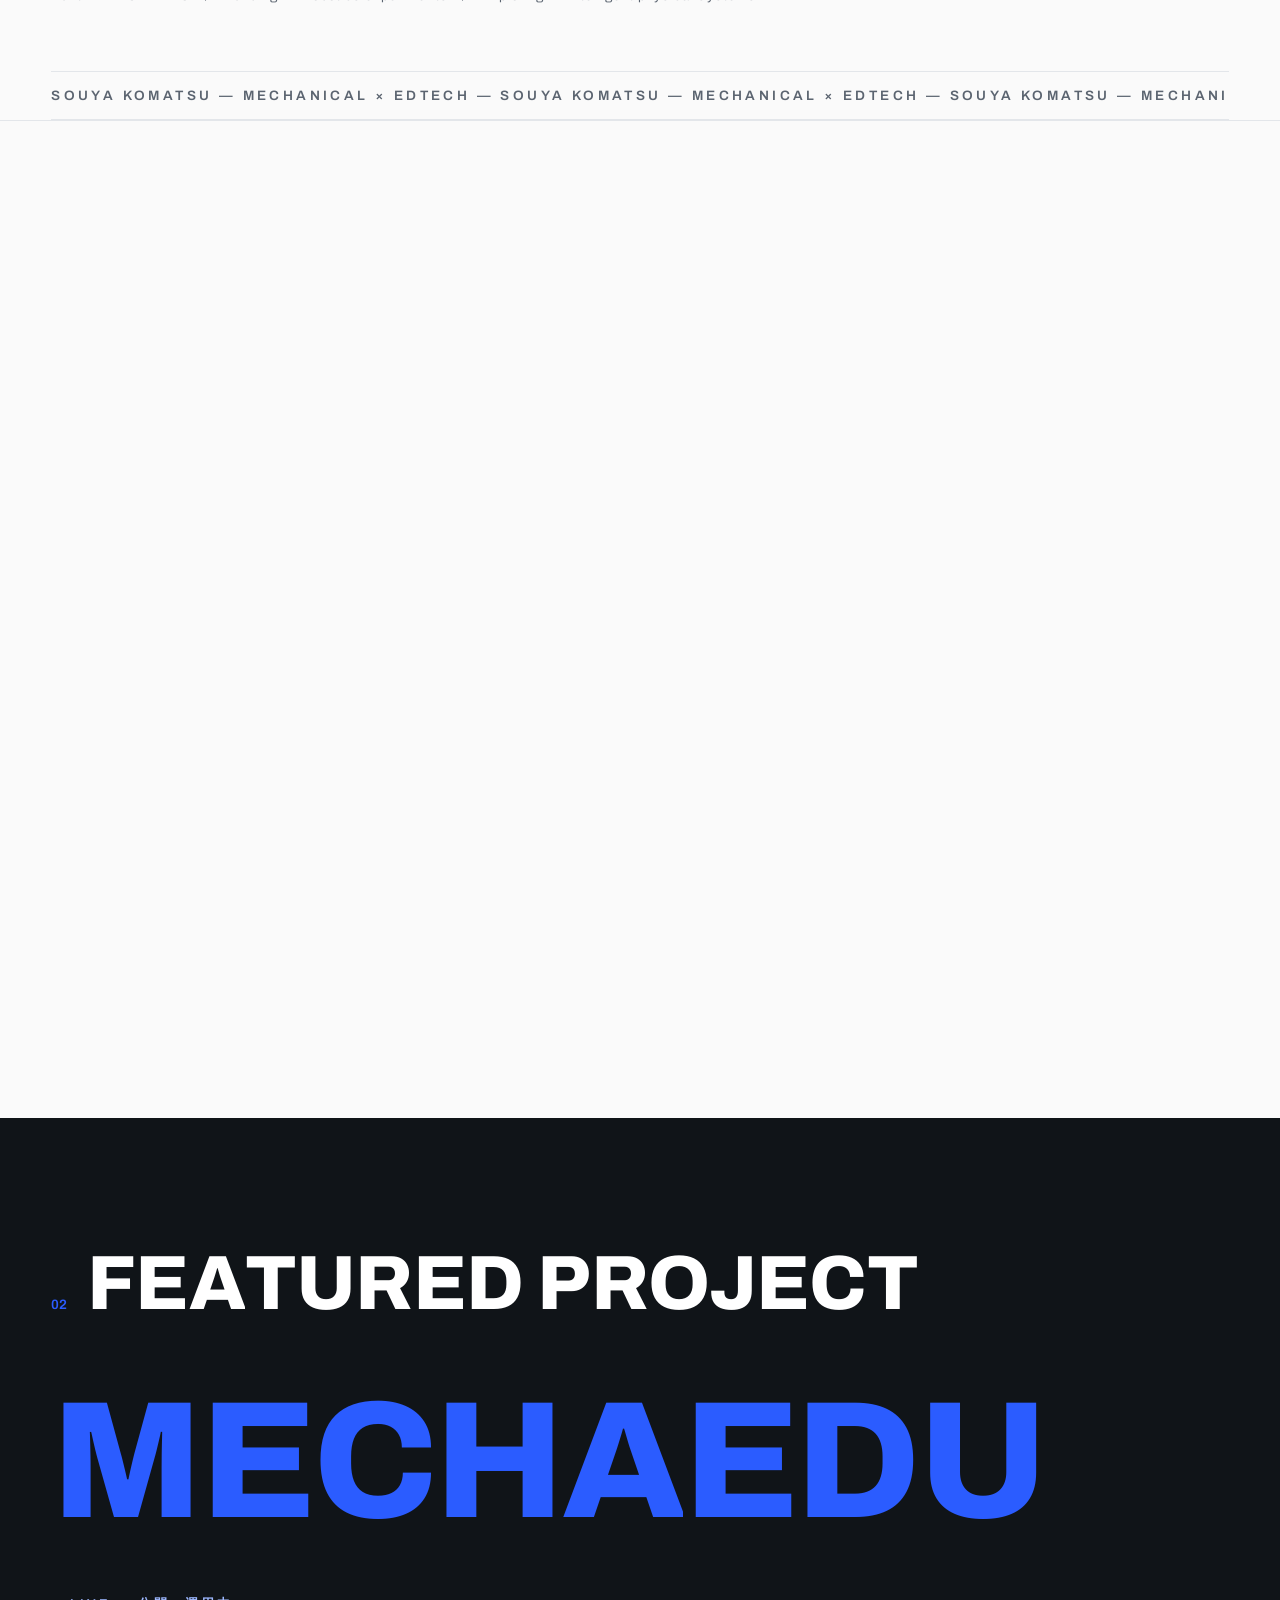
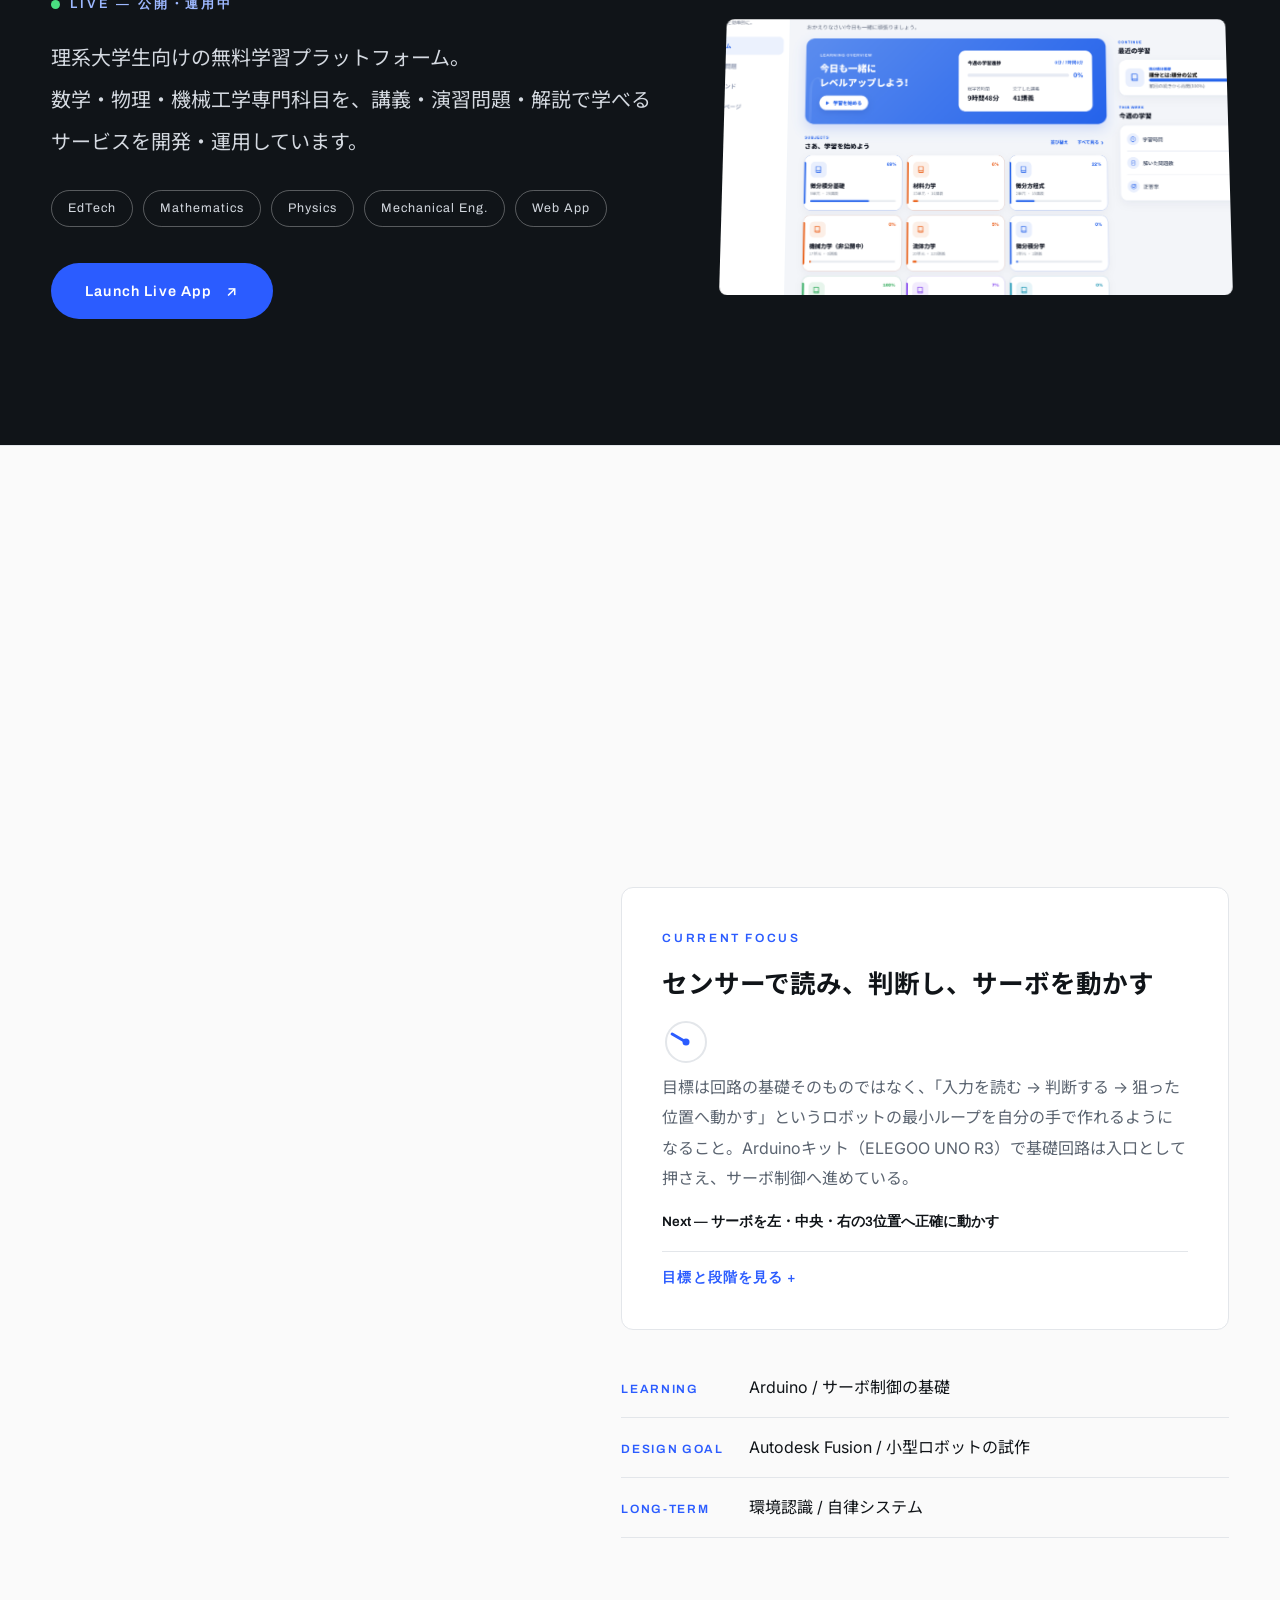
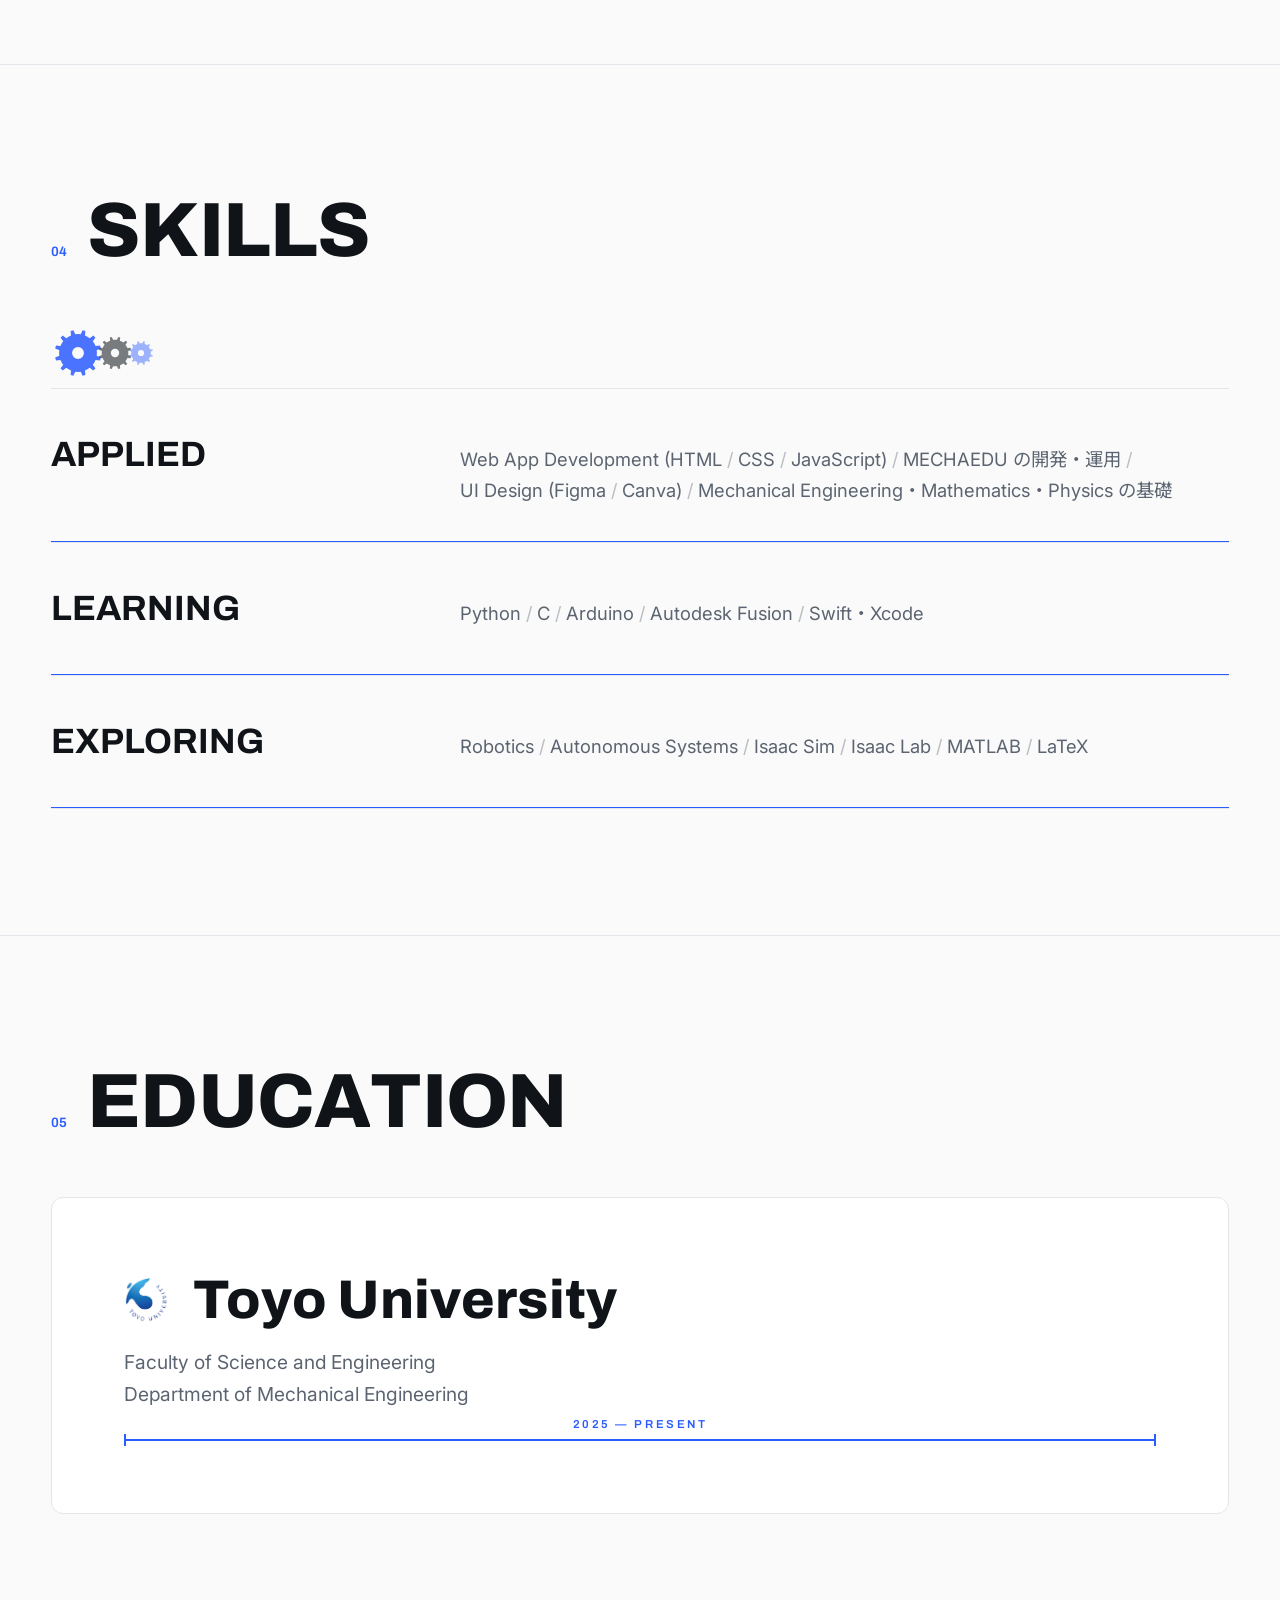
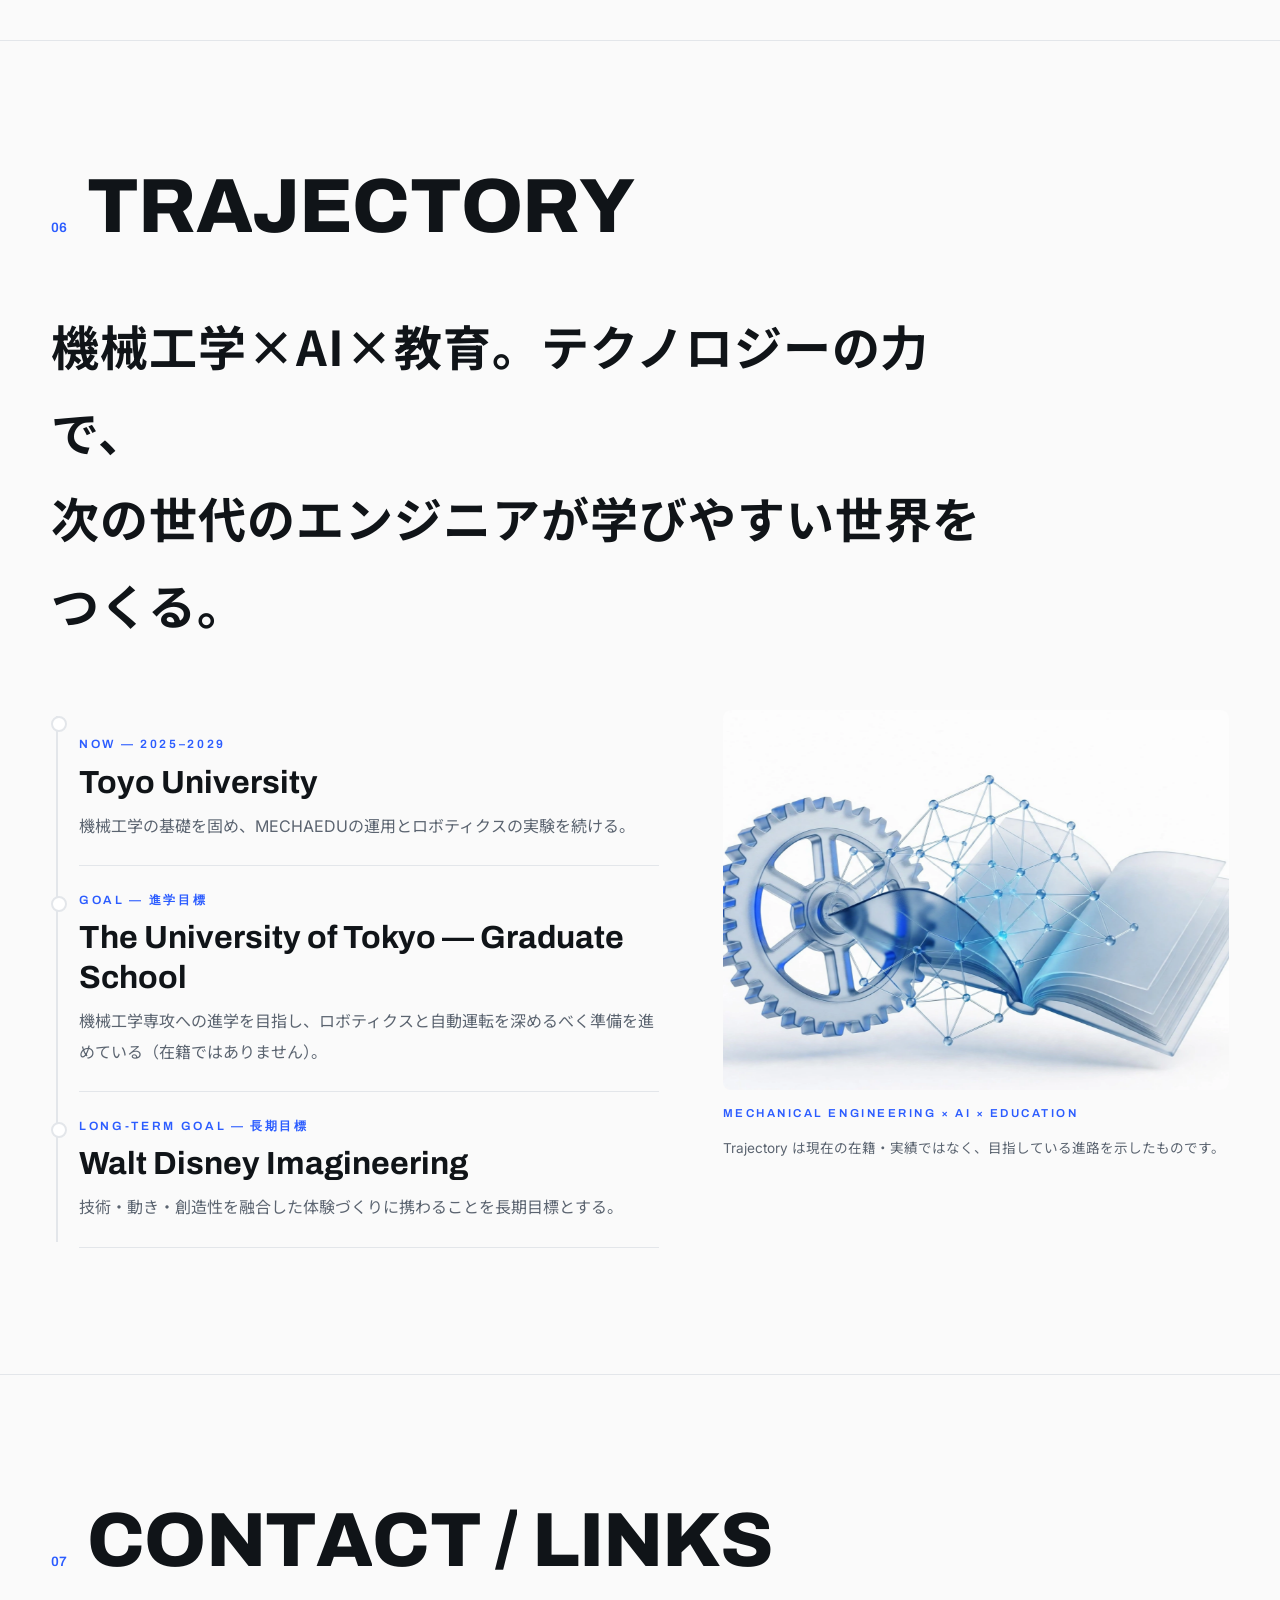
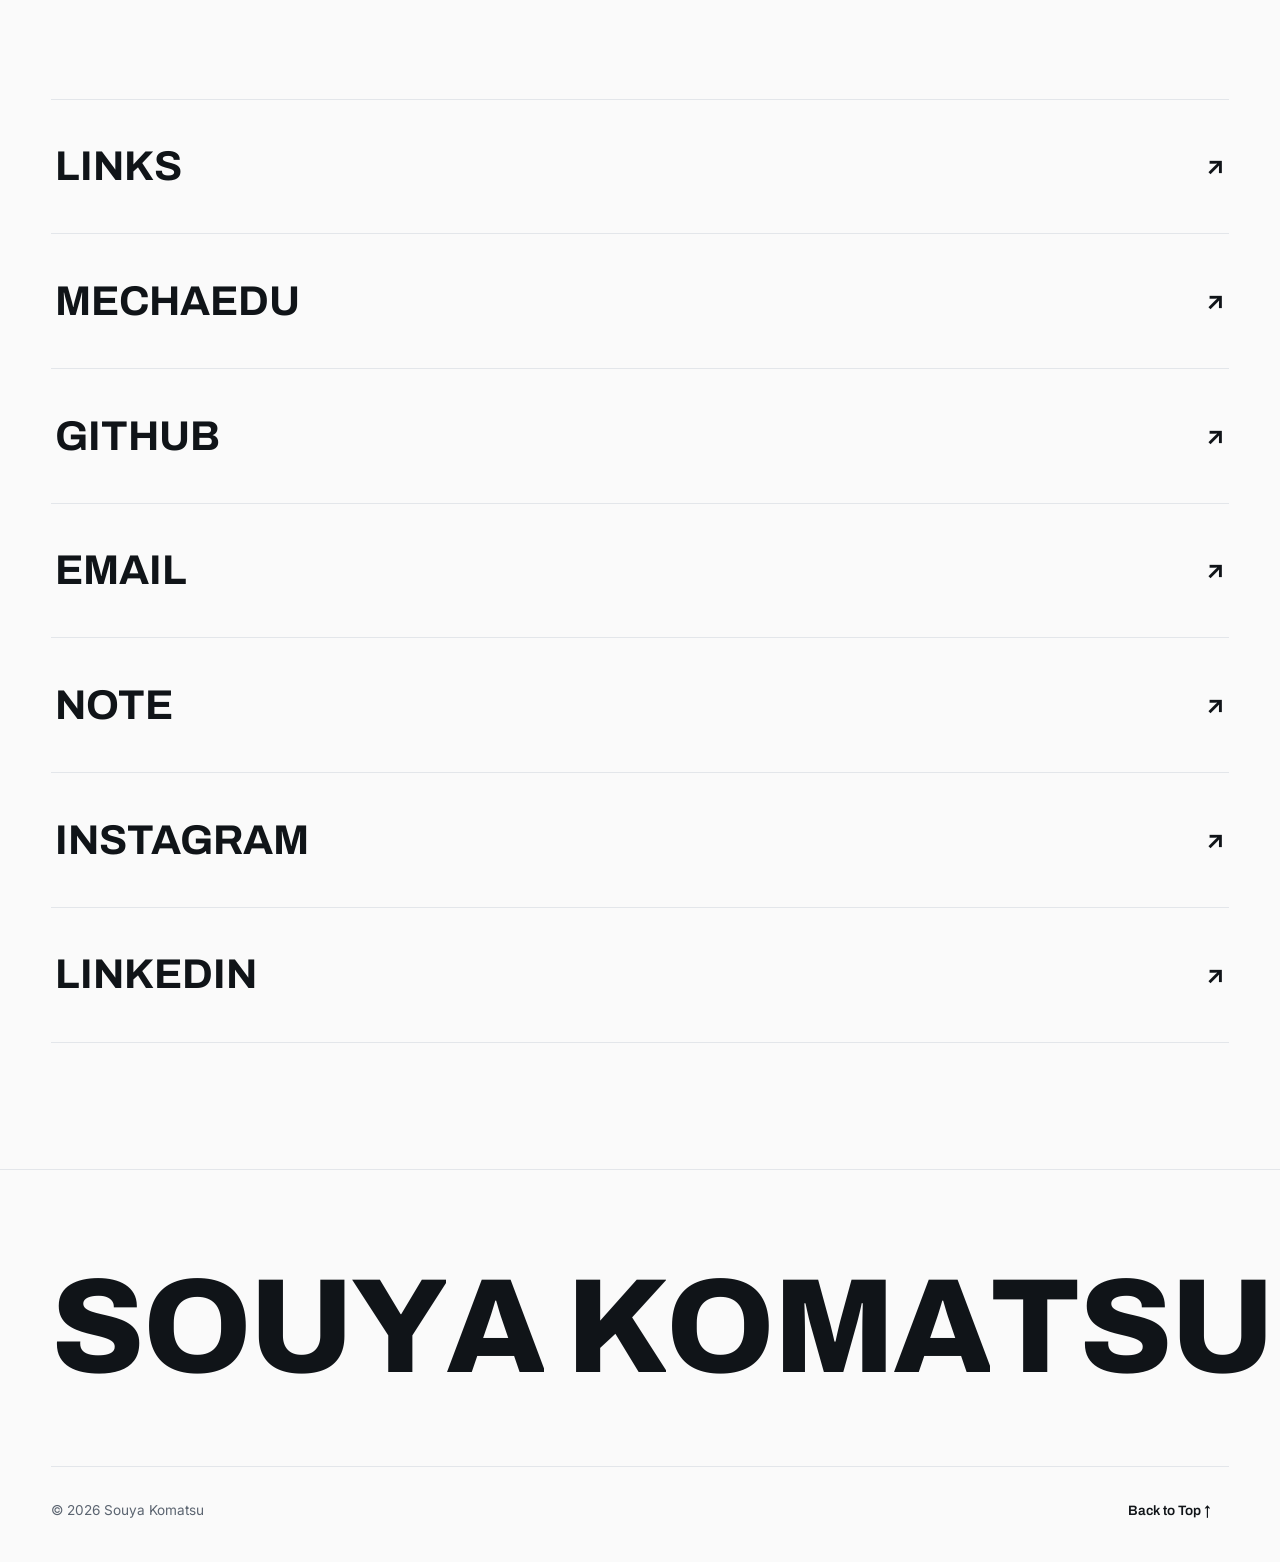
==== commit f10e2e2b: "Curtain brand: SOUYA KOMATSU -> Portfolio" ====
--- a/index.html
+++ b/index.html
@@ -27,7 +27,7 @@
   <!-- ===== Page transition curtain (ローディング兼ページ遷移の幕) ===== -->
   <div class="curtain" id="curtain">
     <div class="curtain__panel" id="curtainPanel">
-      <p class="curtain__brand">SOUYA KOMATSU</p>
+      <p class="curtain__brand">Portfolio</p>
     </div>
   </div>
 
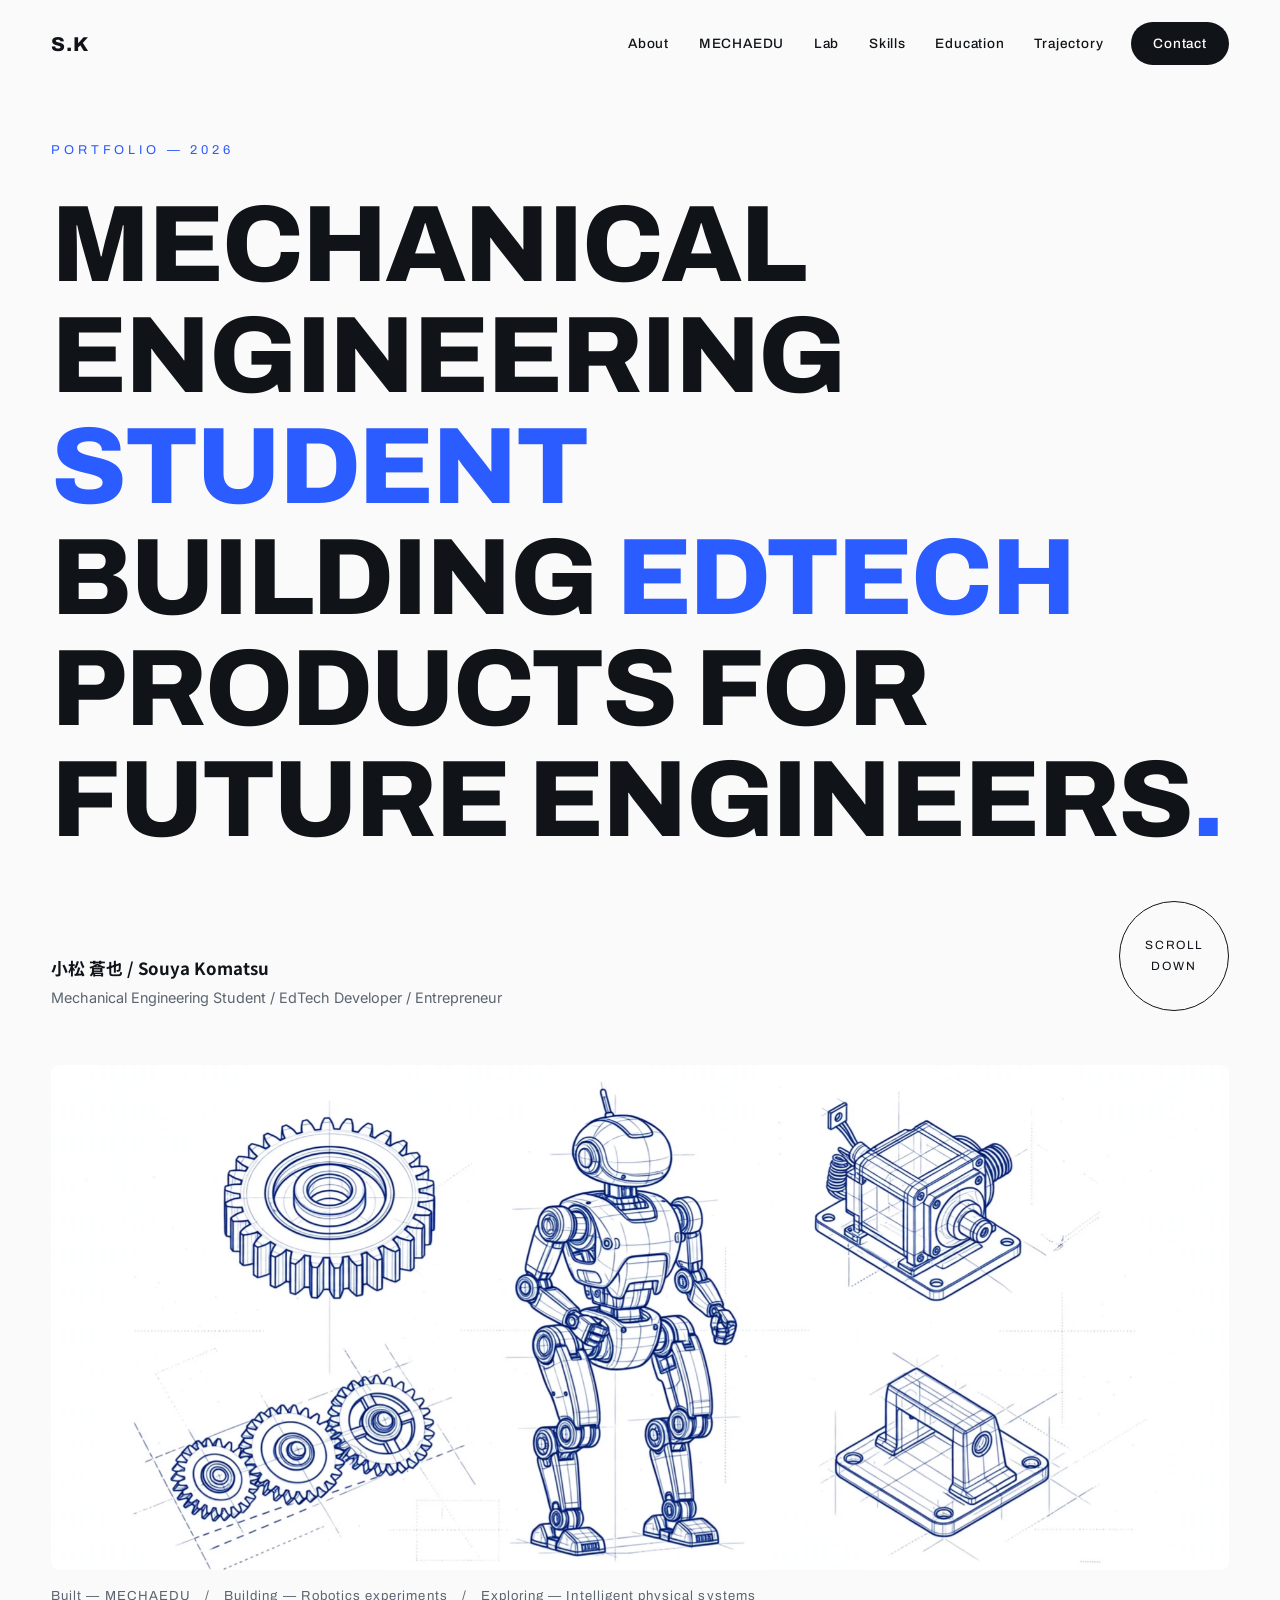
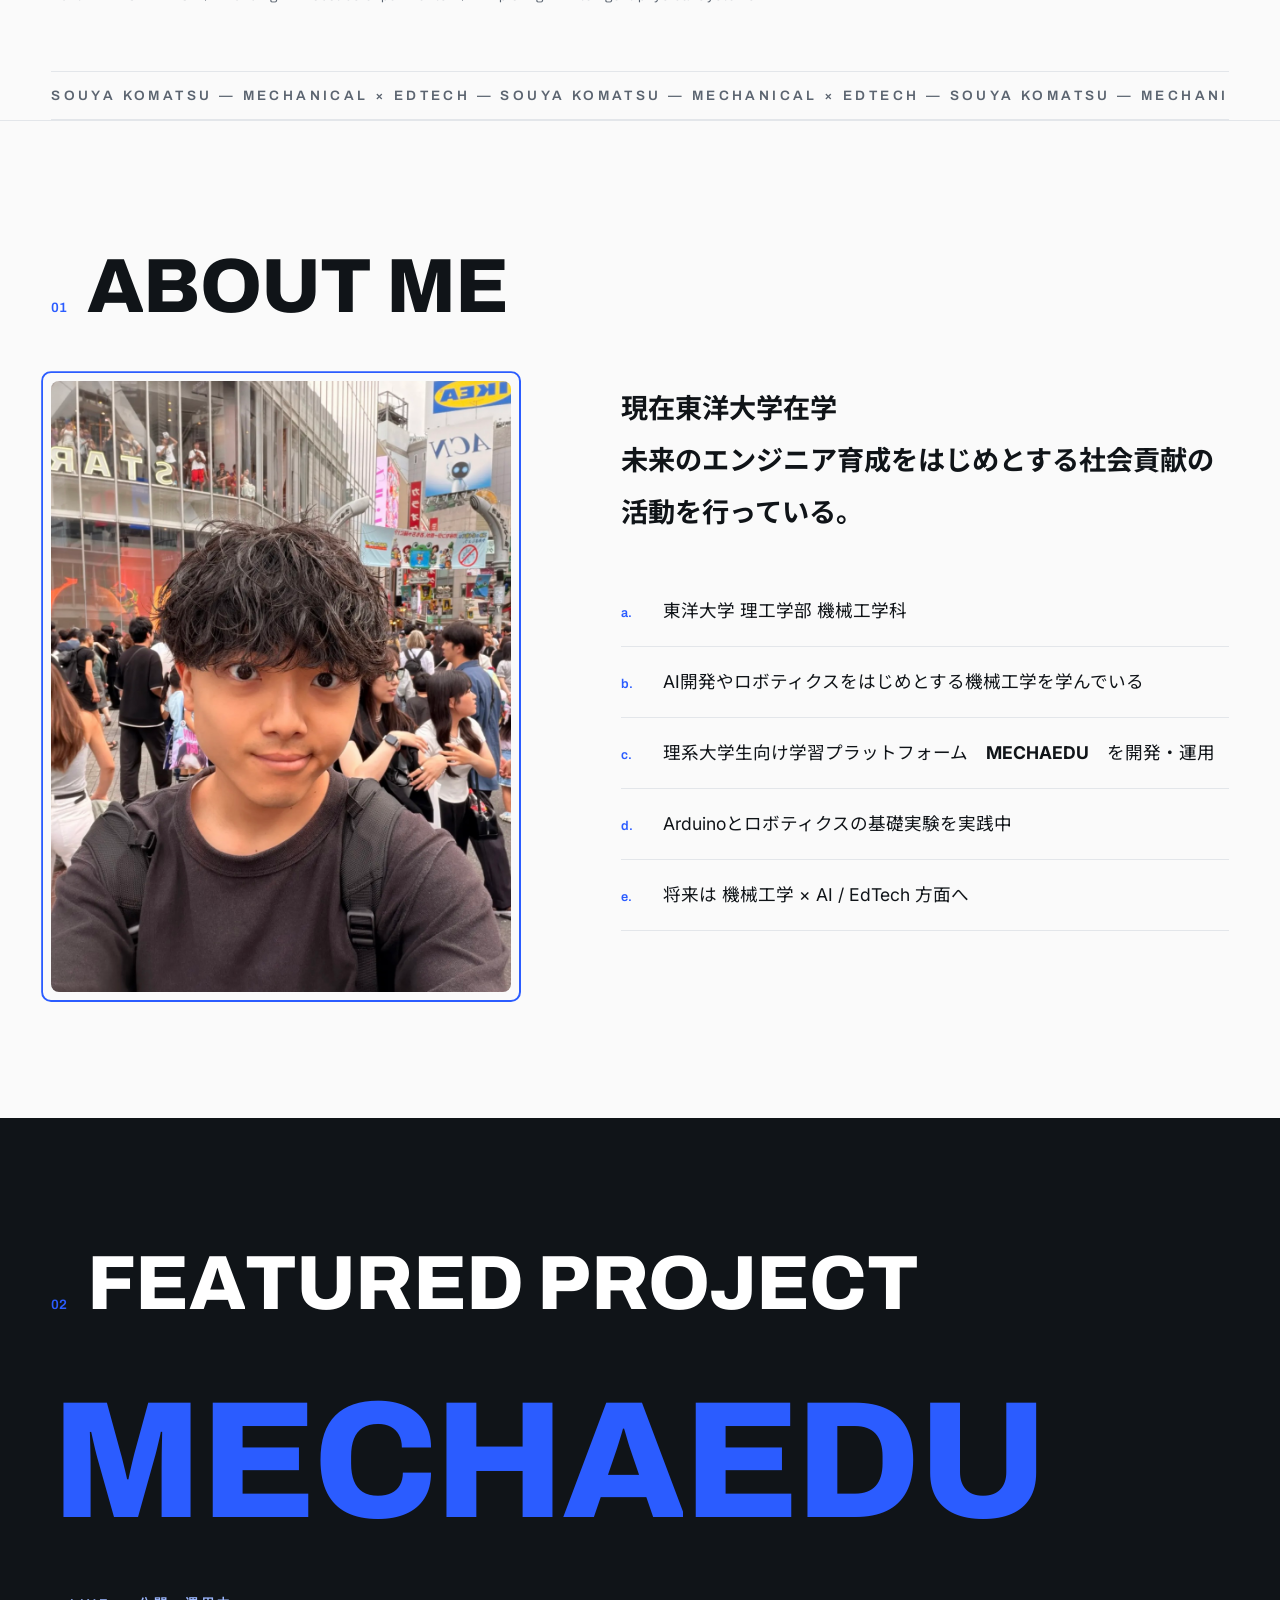
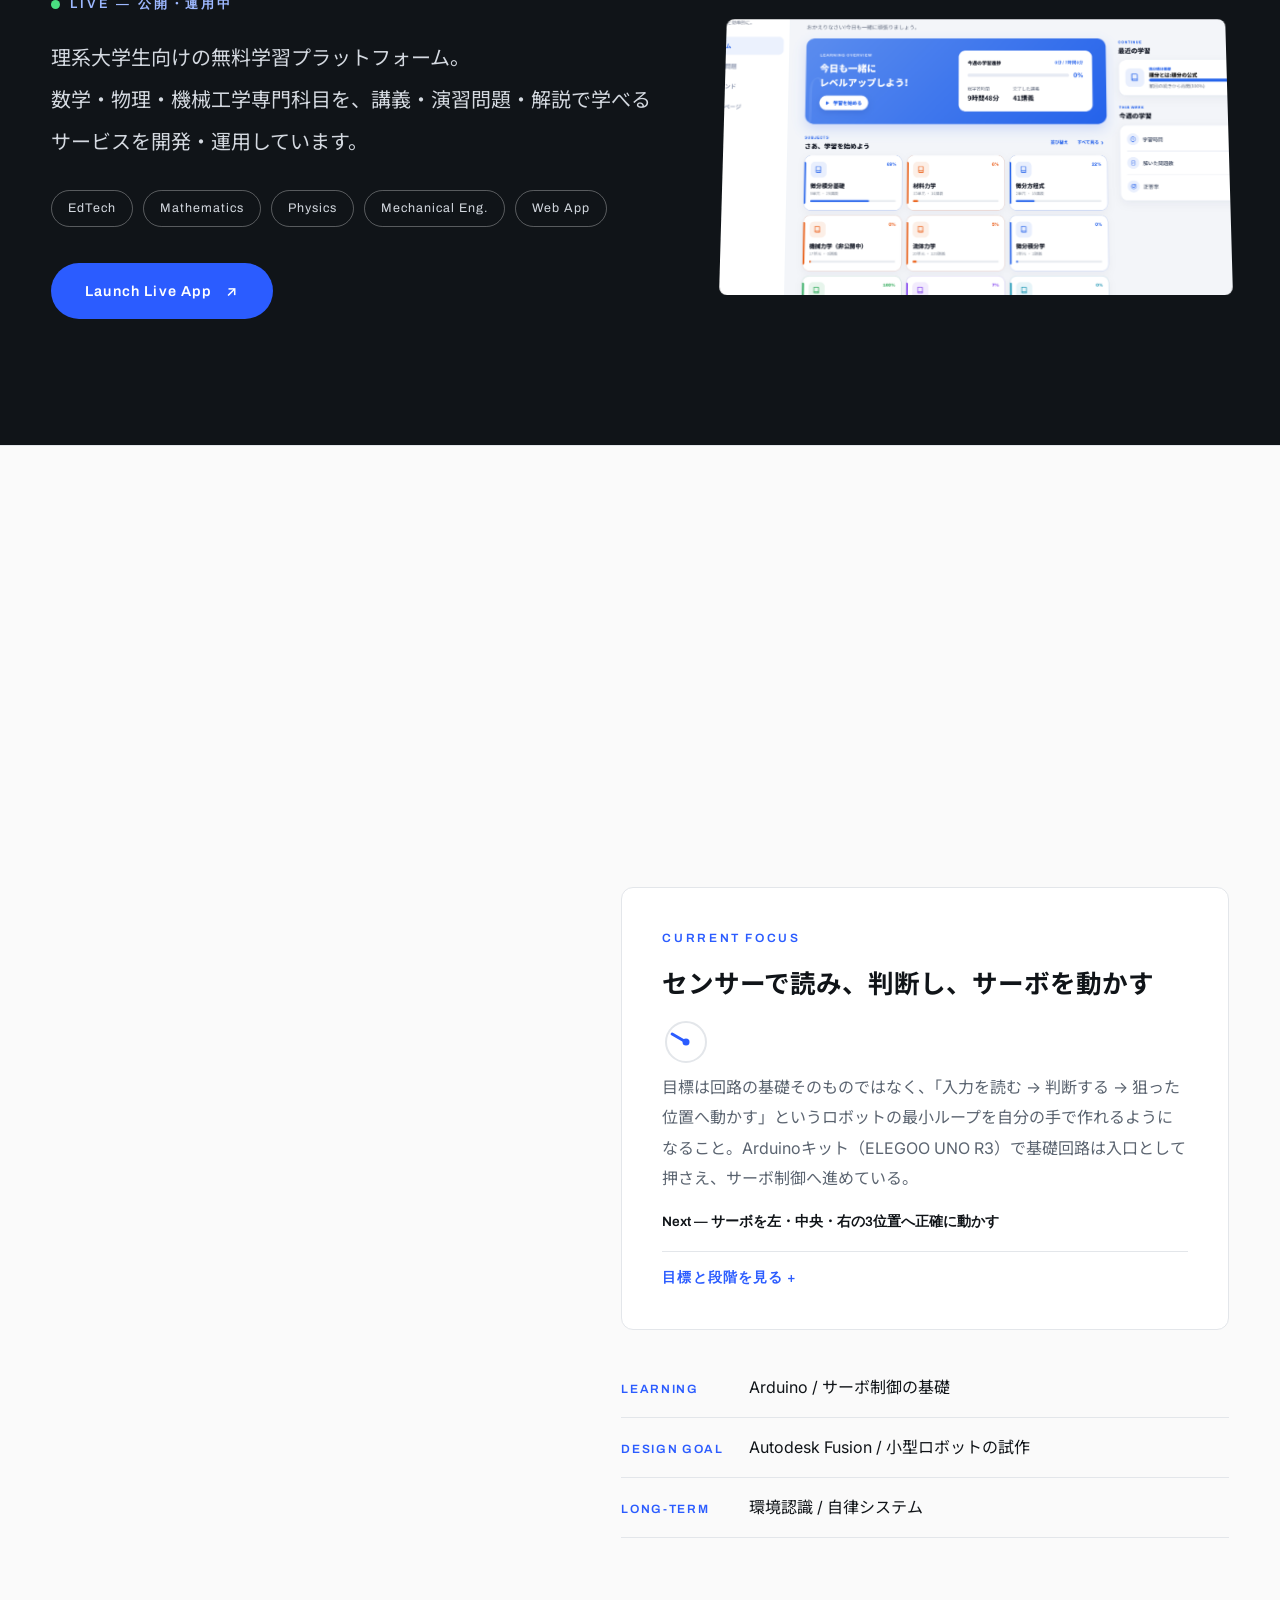
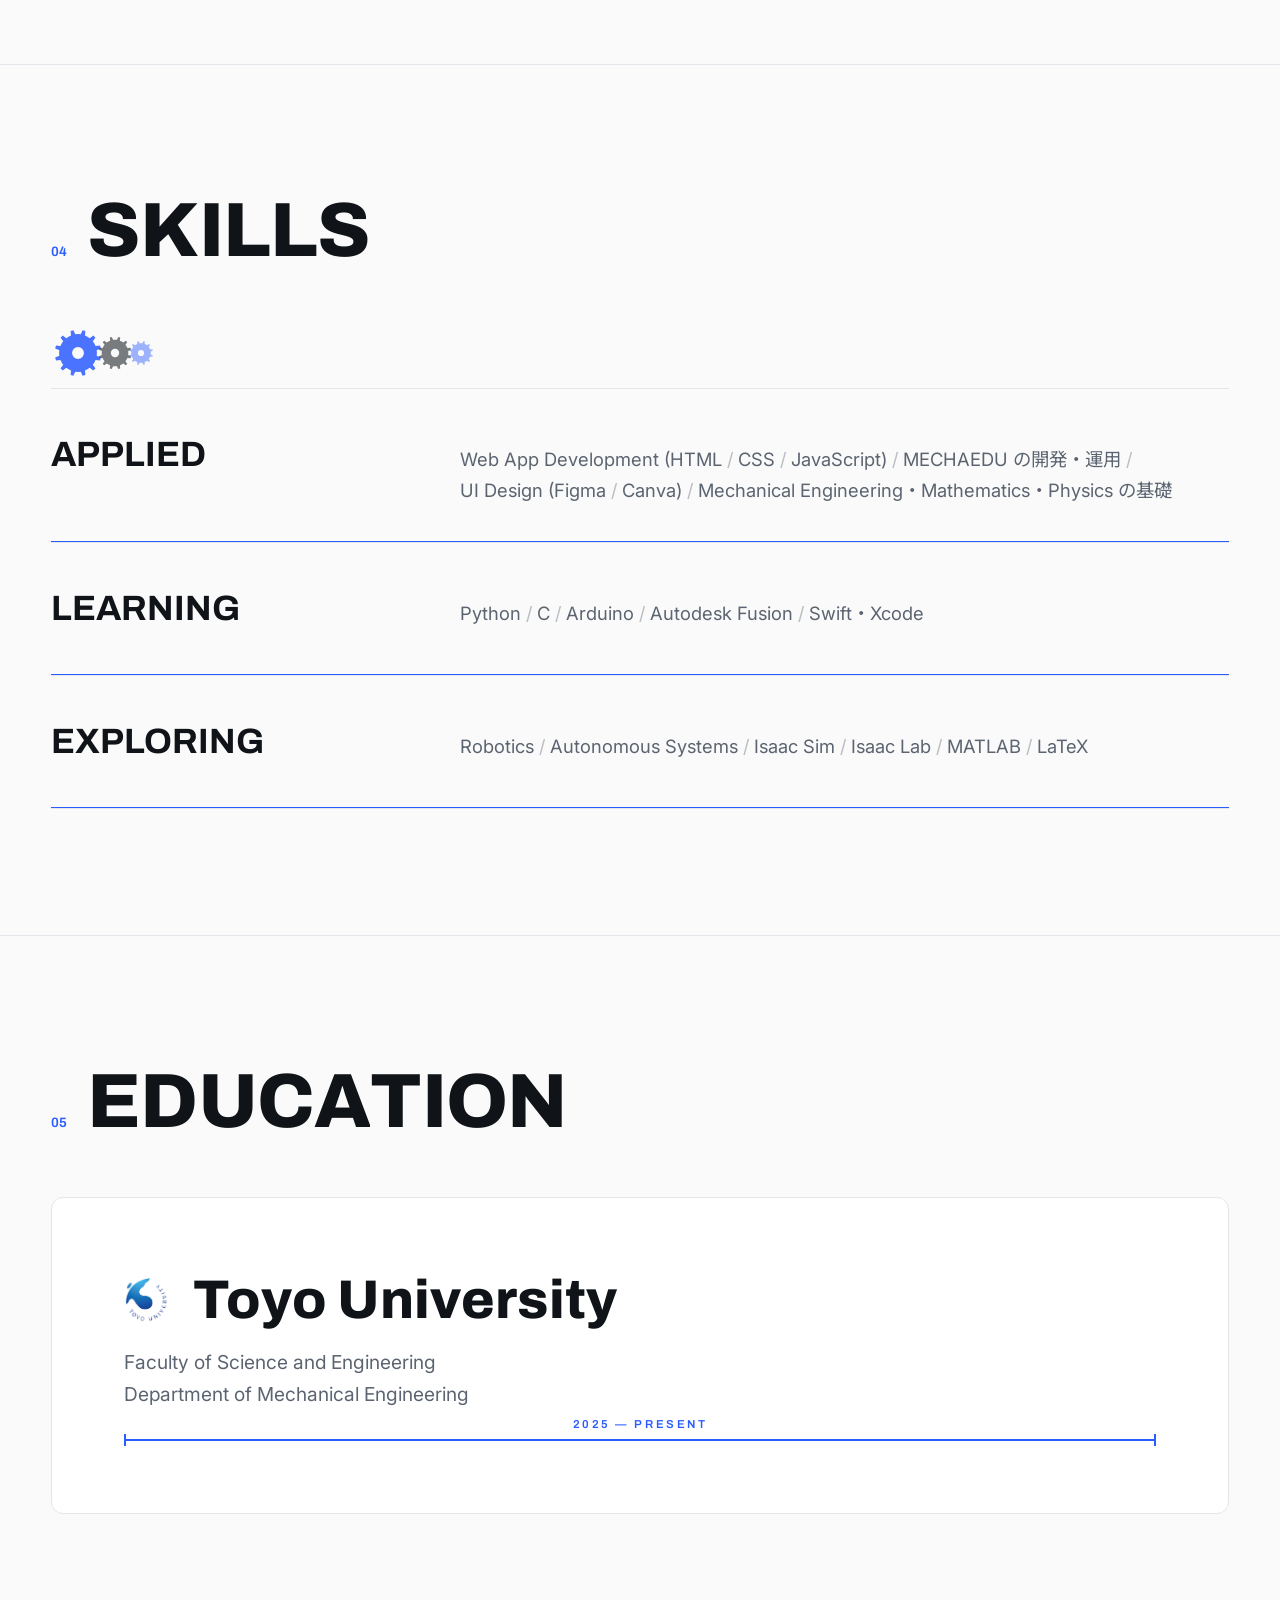
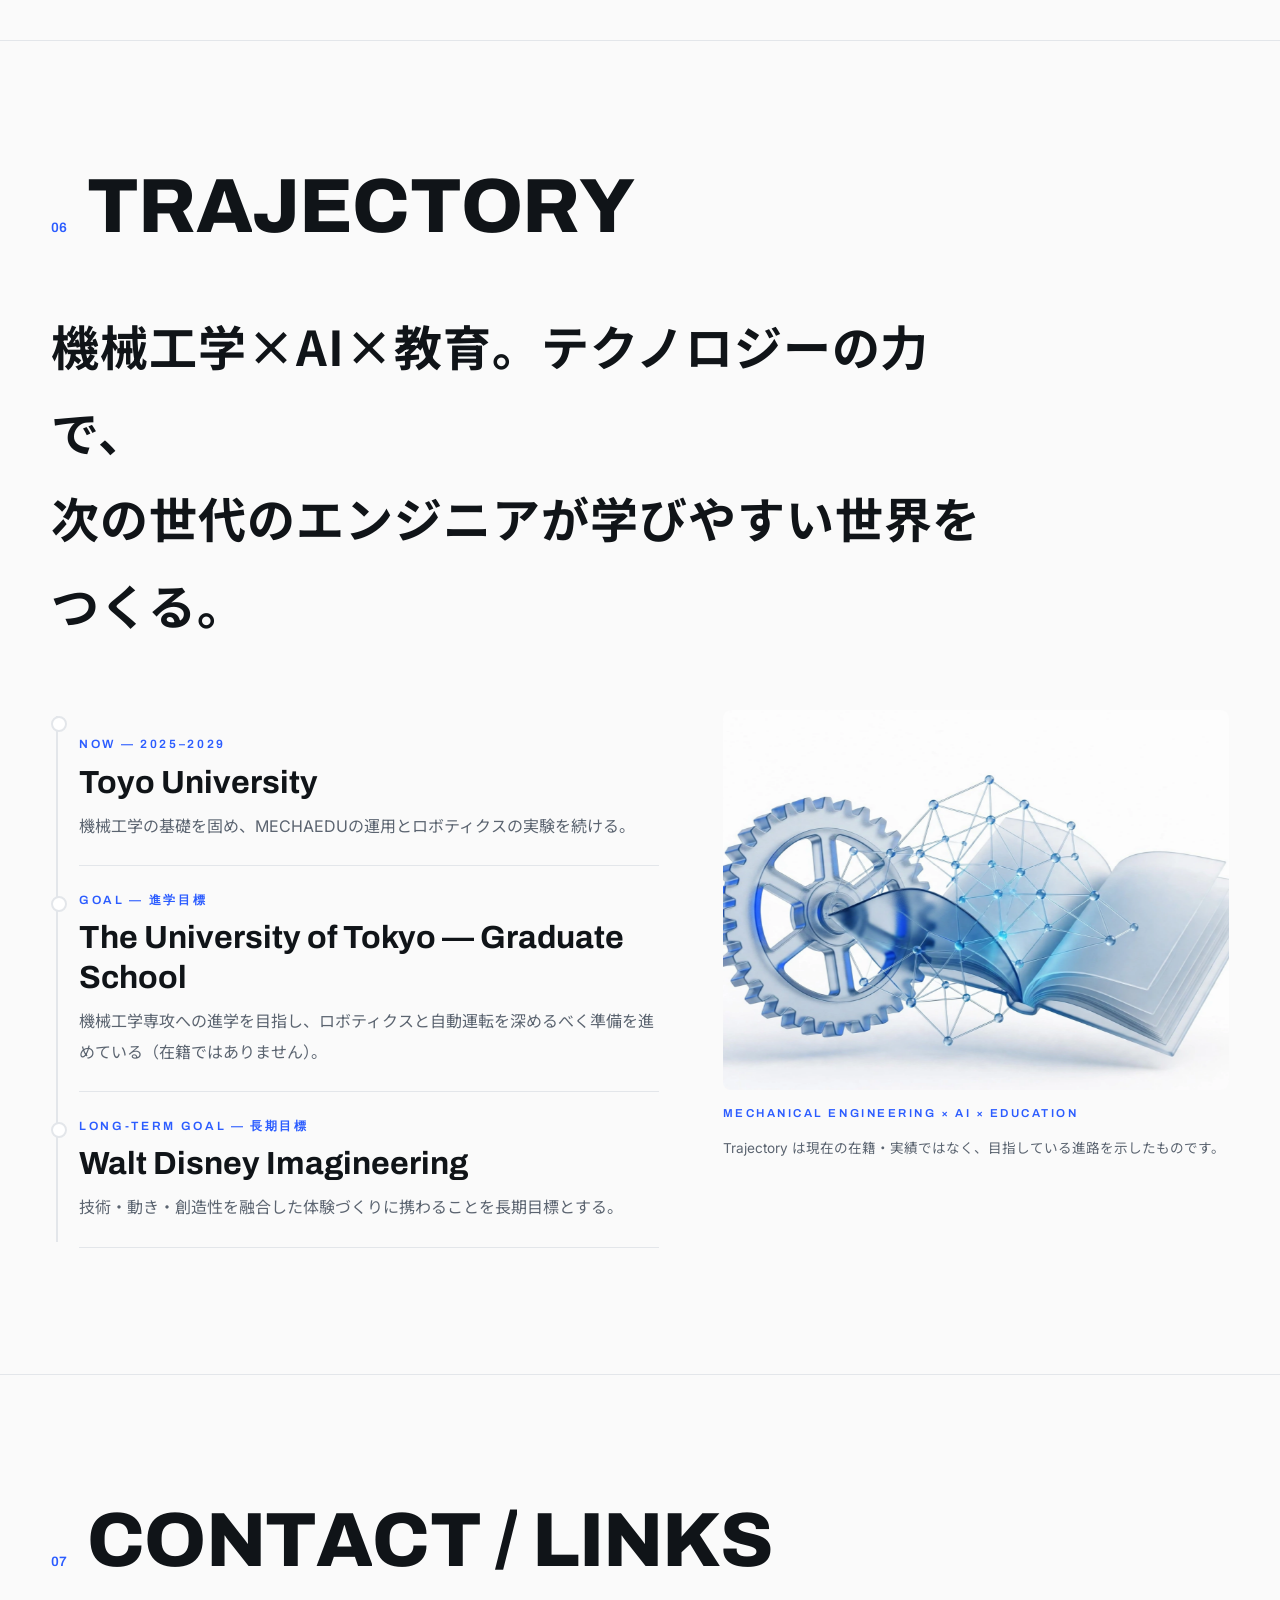
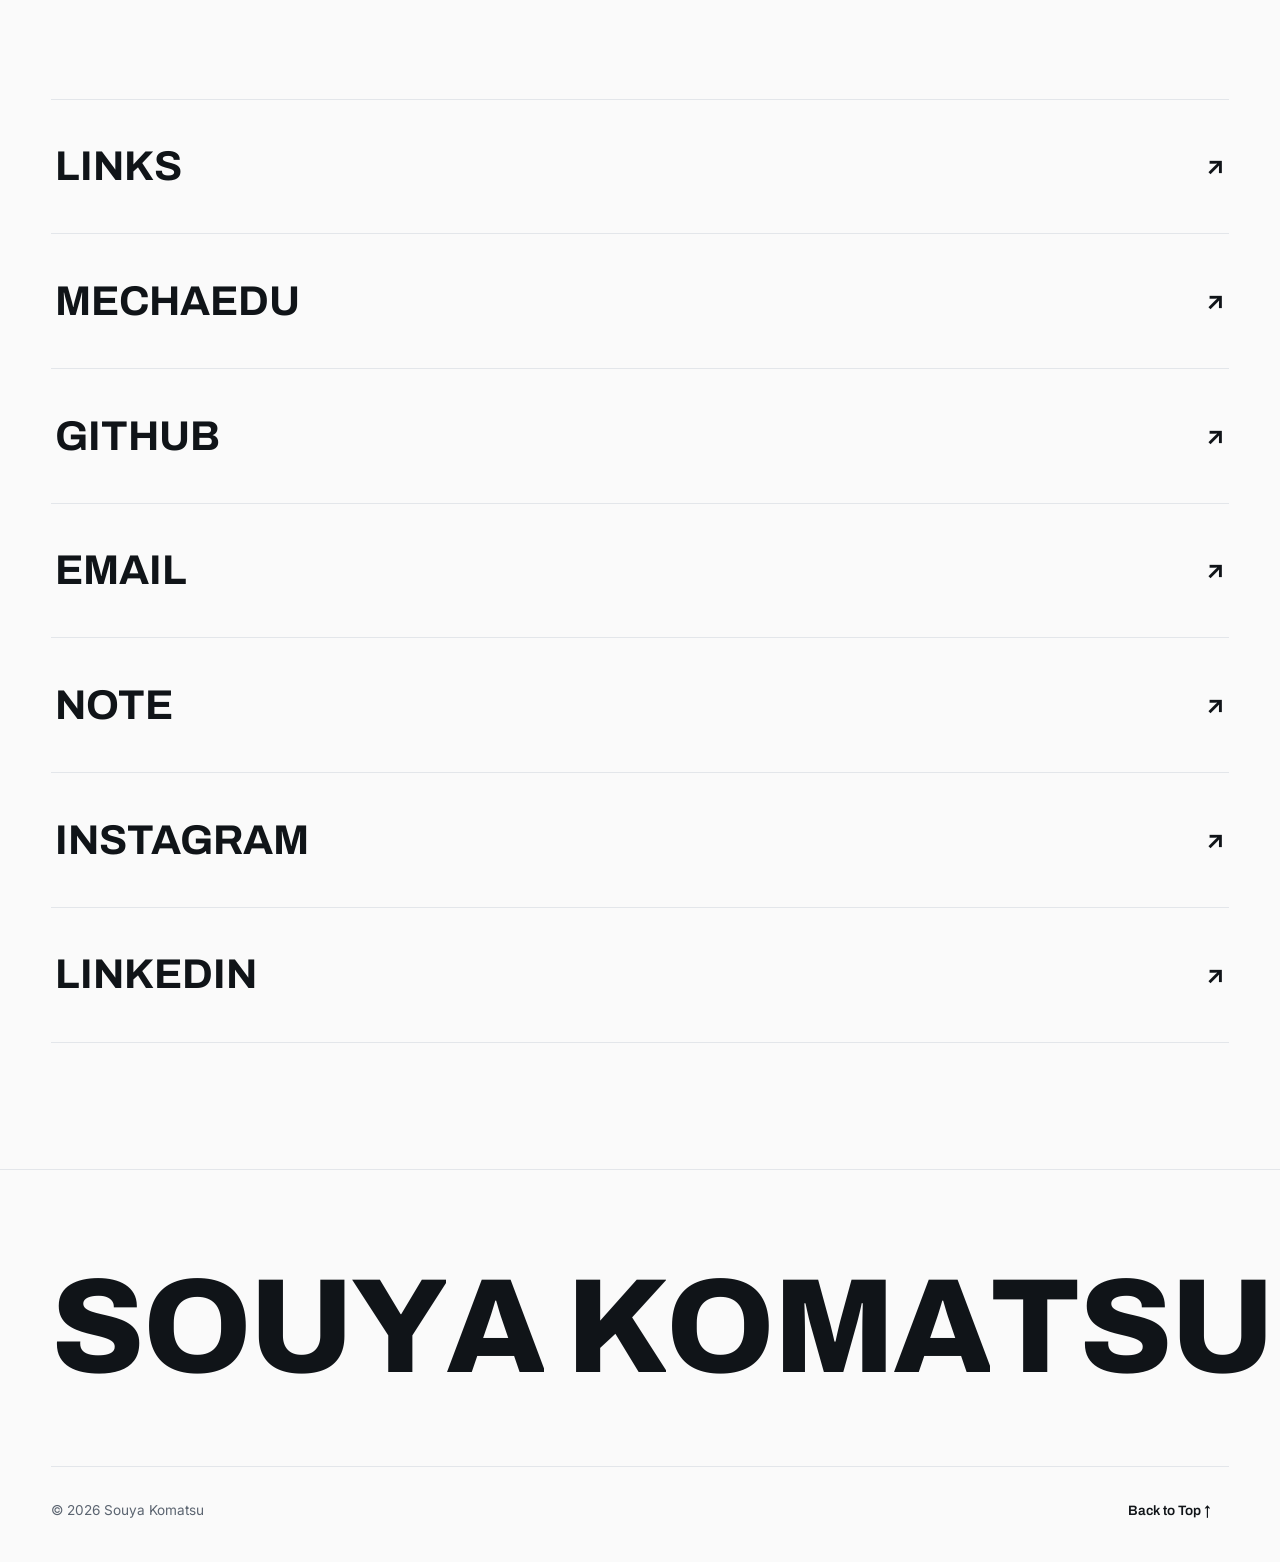
==== commit 19d066ab: "Curtain: no brand text on page transitions, only on first entry" ====
--- a/index.html
+++ b/index.html
@@ -19,7 +19,7 @@
   <link
     href="https://fonts.googleapis.com/css2?family=Inter:wght@400;500;600&family=Archivo:wght@500;600;700;800&family=Noto+Sans+JP:wght@400;500;700&display=swap"
     rel="stylesheet">
-  <link rel="stylesheet" href="style.css?v=20261123-1">
+  <link rel="stylesheet" href="style.css?v=20261124-1">
 </head>
 
 <body>
@@ -356,7 +356,7 @@
     </div>
   </footer>
 
-  <script src="script.js?v=20261123-1"></script>
+  <script src="script.js?v=20261124-1"></script>
 </body>
 
 </html>
--- a/style.css
+++ b/style.css
@@ -68,6 +68,8 @@
   border-radius: 0 0 50% 50% / 0 0 100% 100%;
 }
 .curtain.is-open .curtain__panel { transform: translateY(-118%); }
+/* ページ遷移時の幕は文字なし(サイトへの初回入場時のみブランドを出す) */
+.curtain.is-plain .curtain__brand { display: none; }
 
 /* 幕の中央の大型ブランドタイポ */
 .curtain__brand {
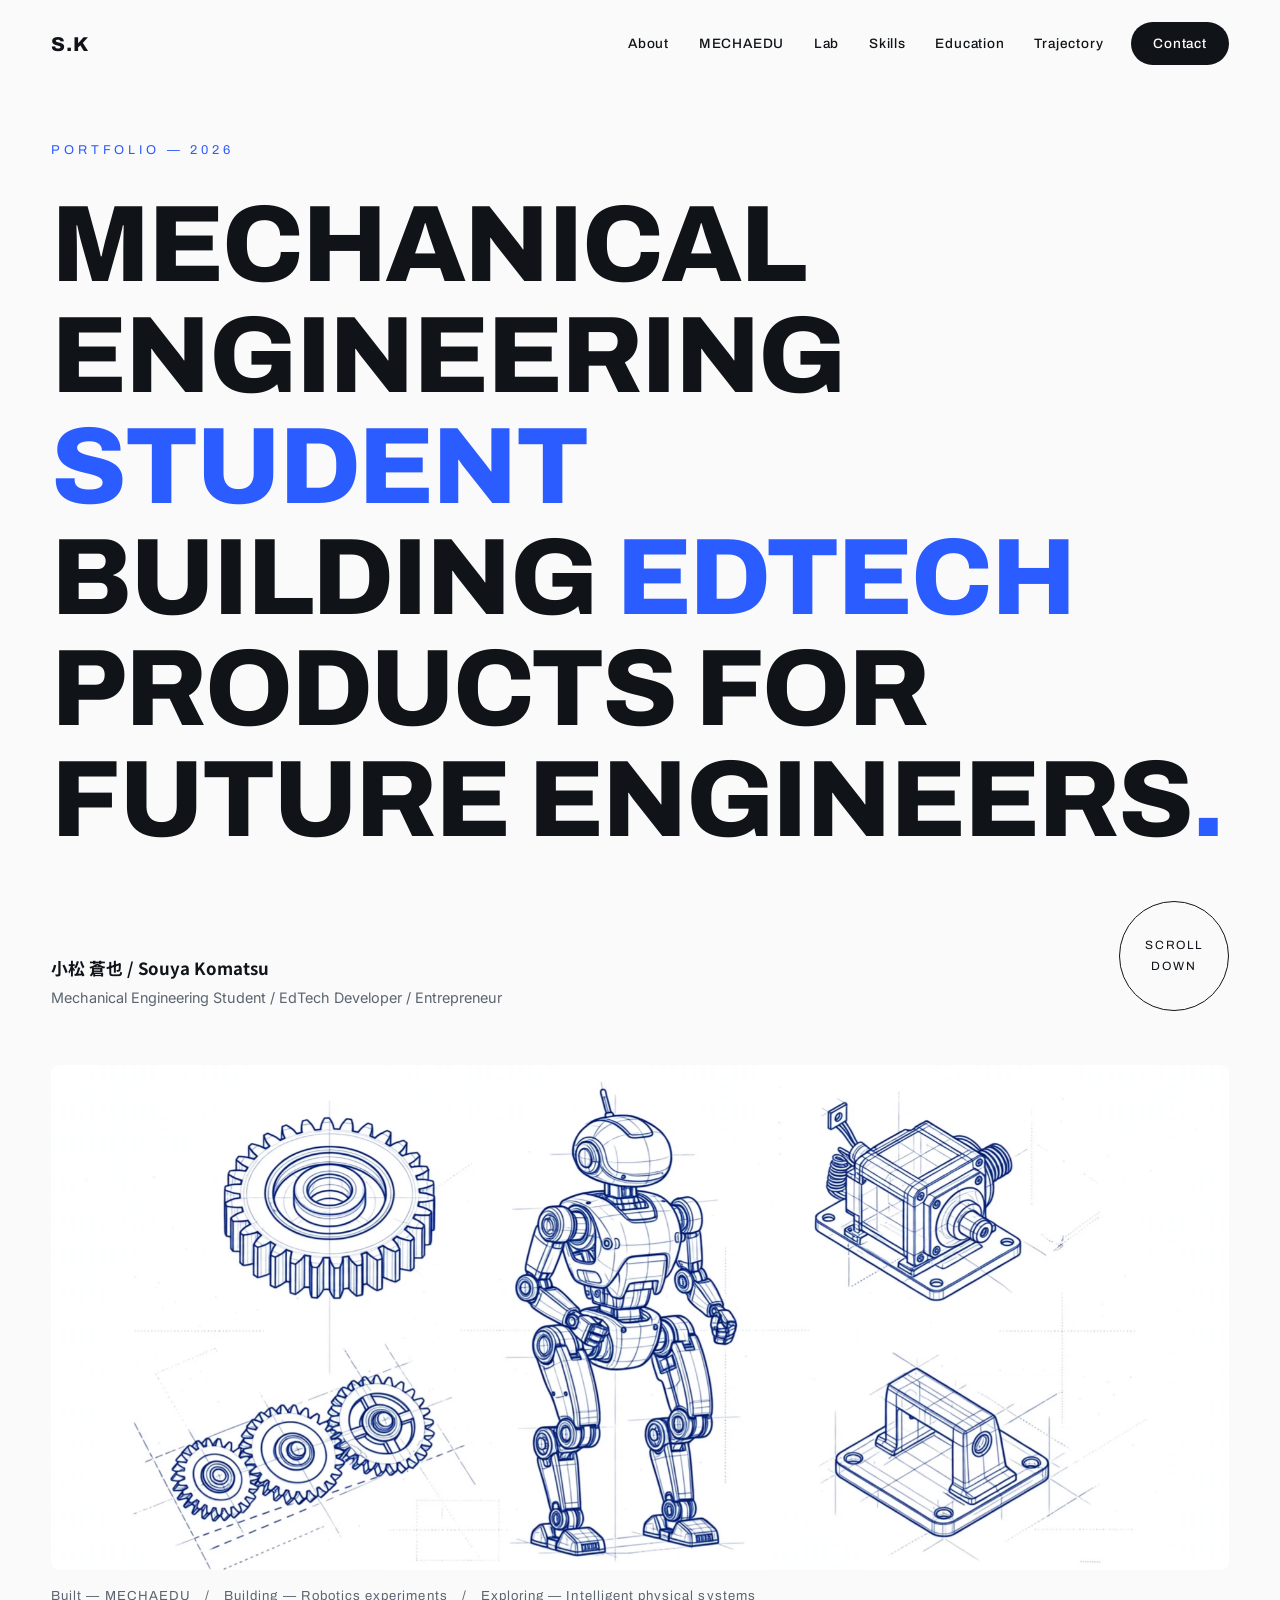
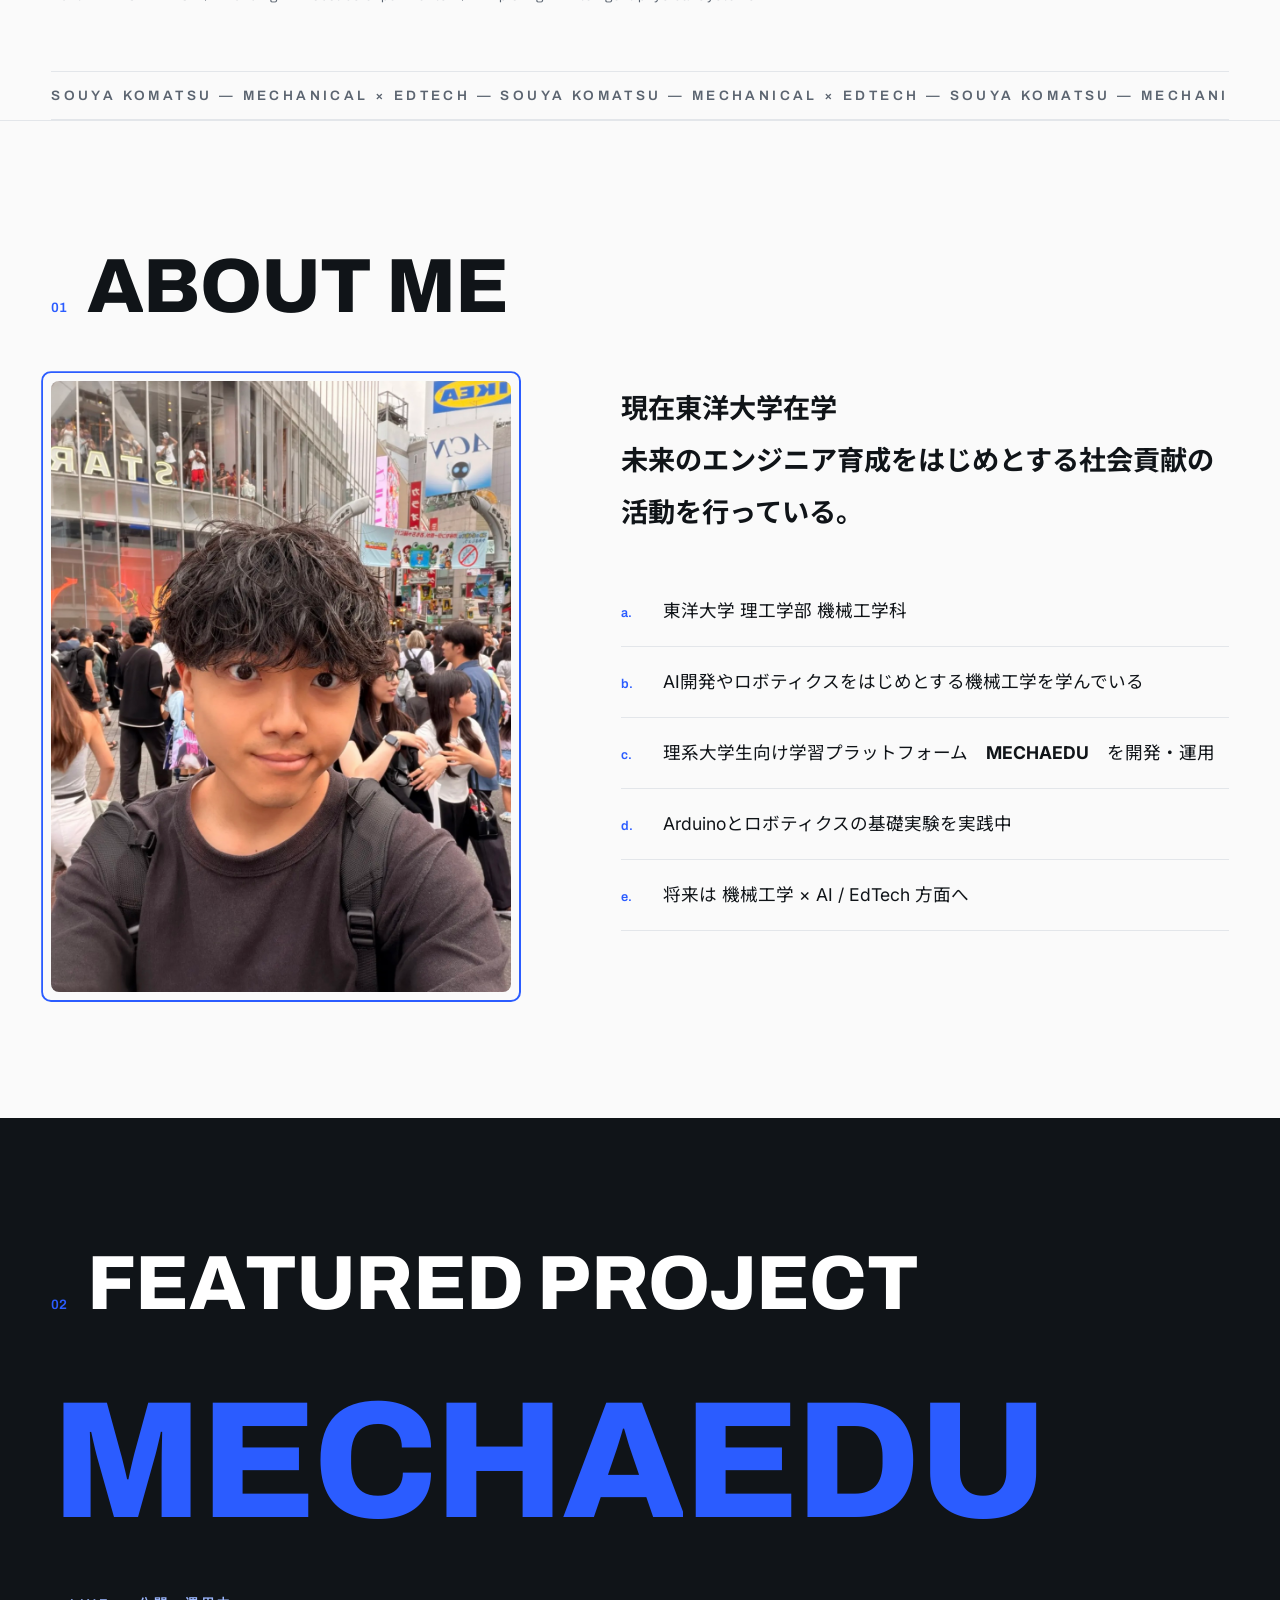
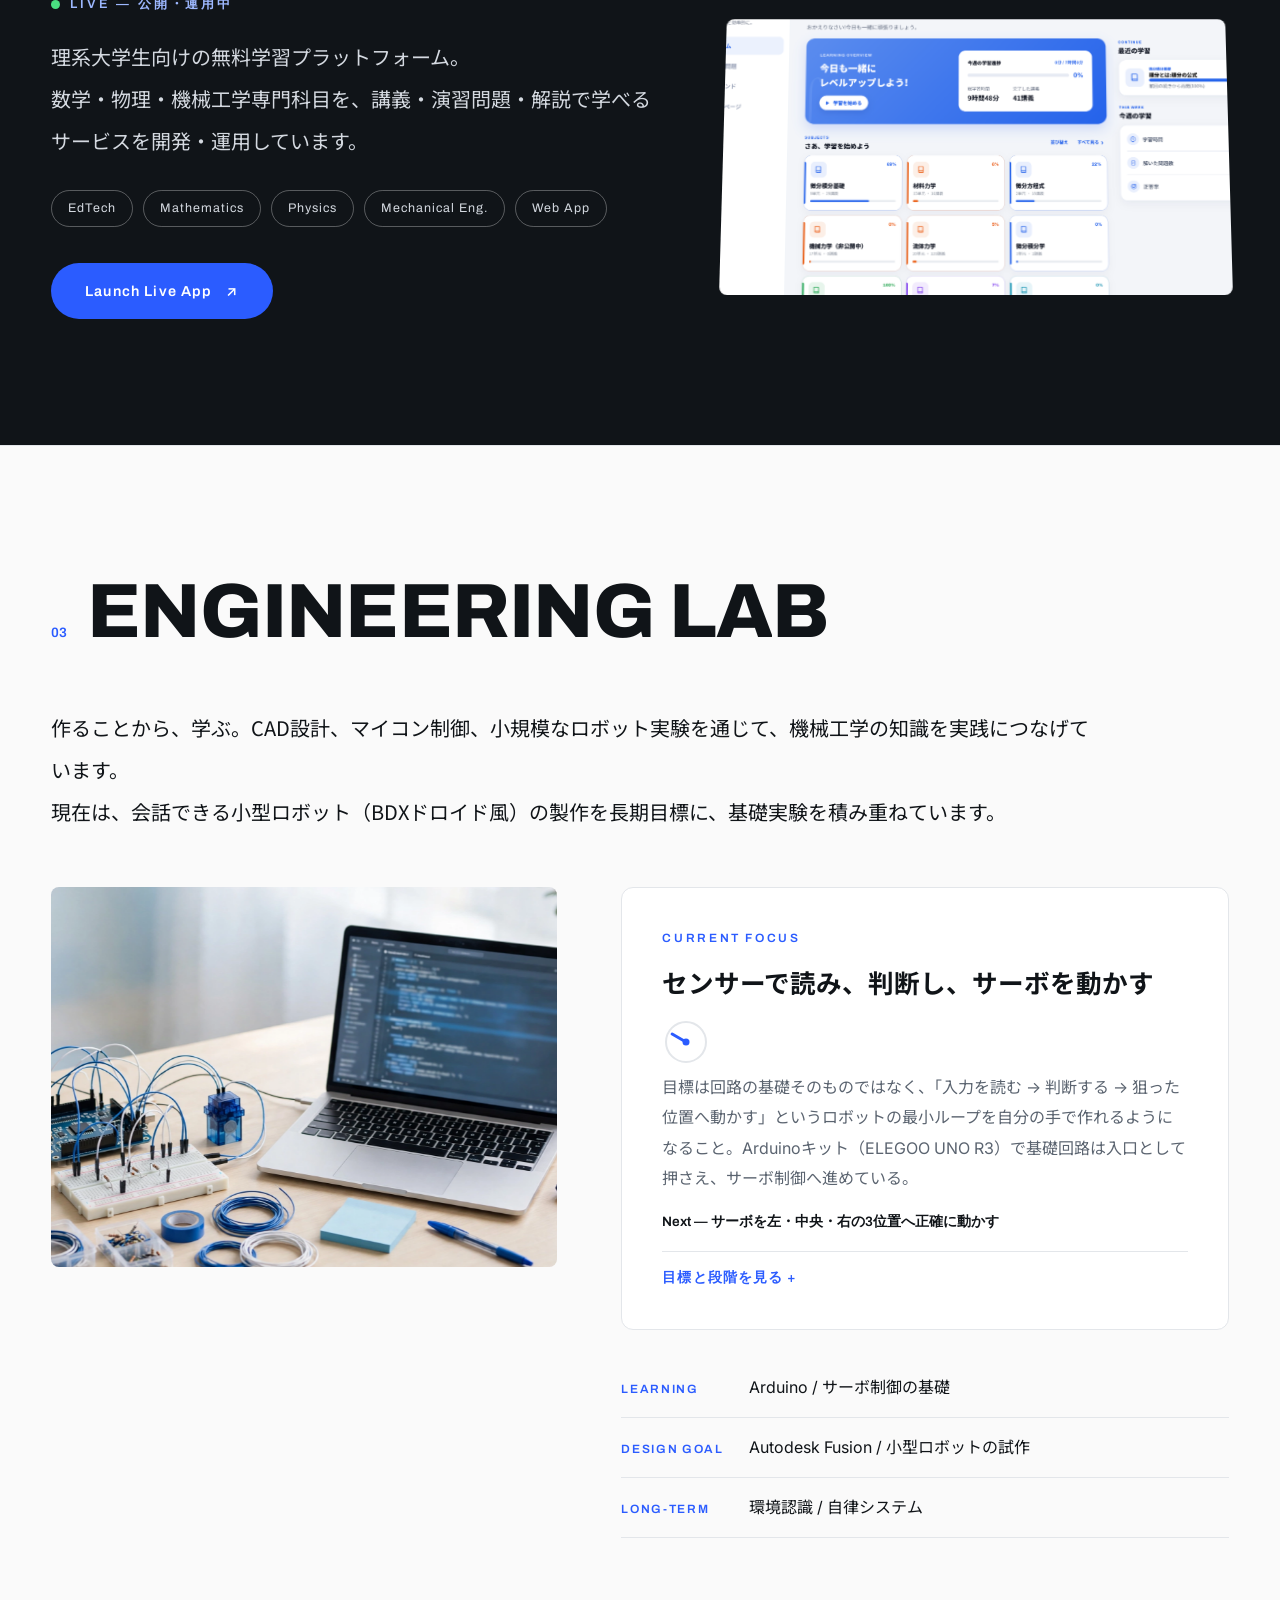
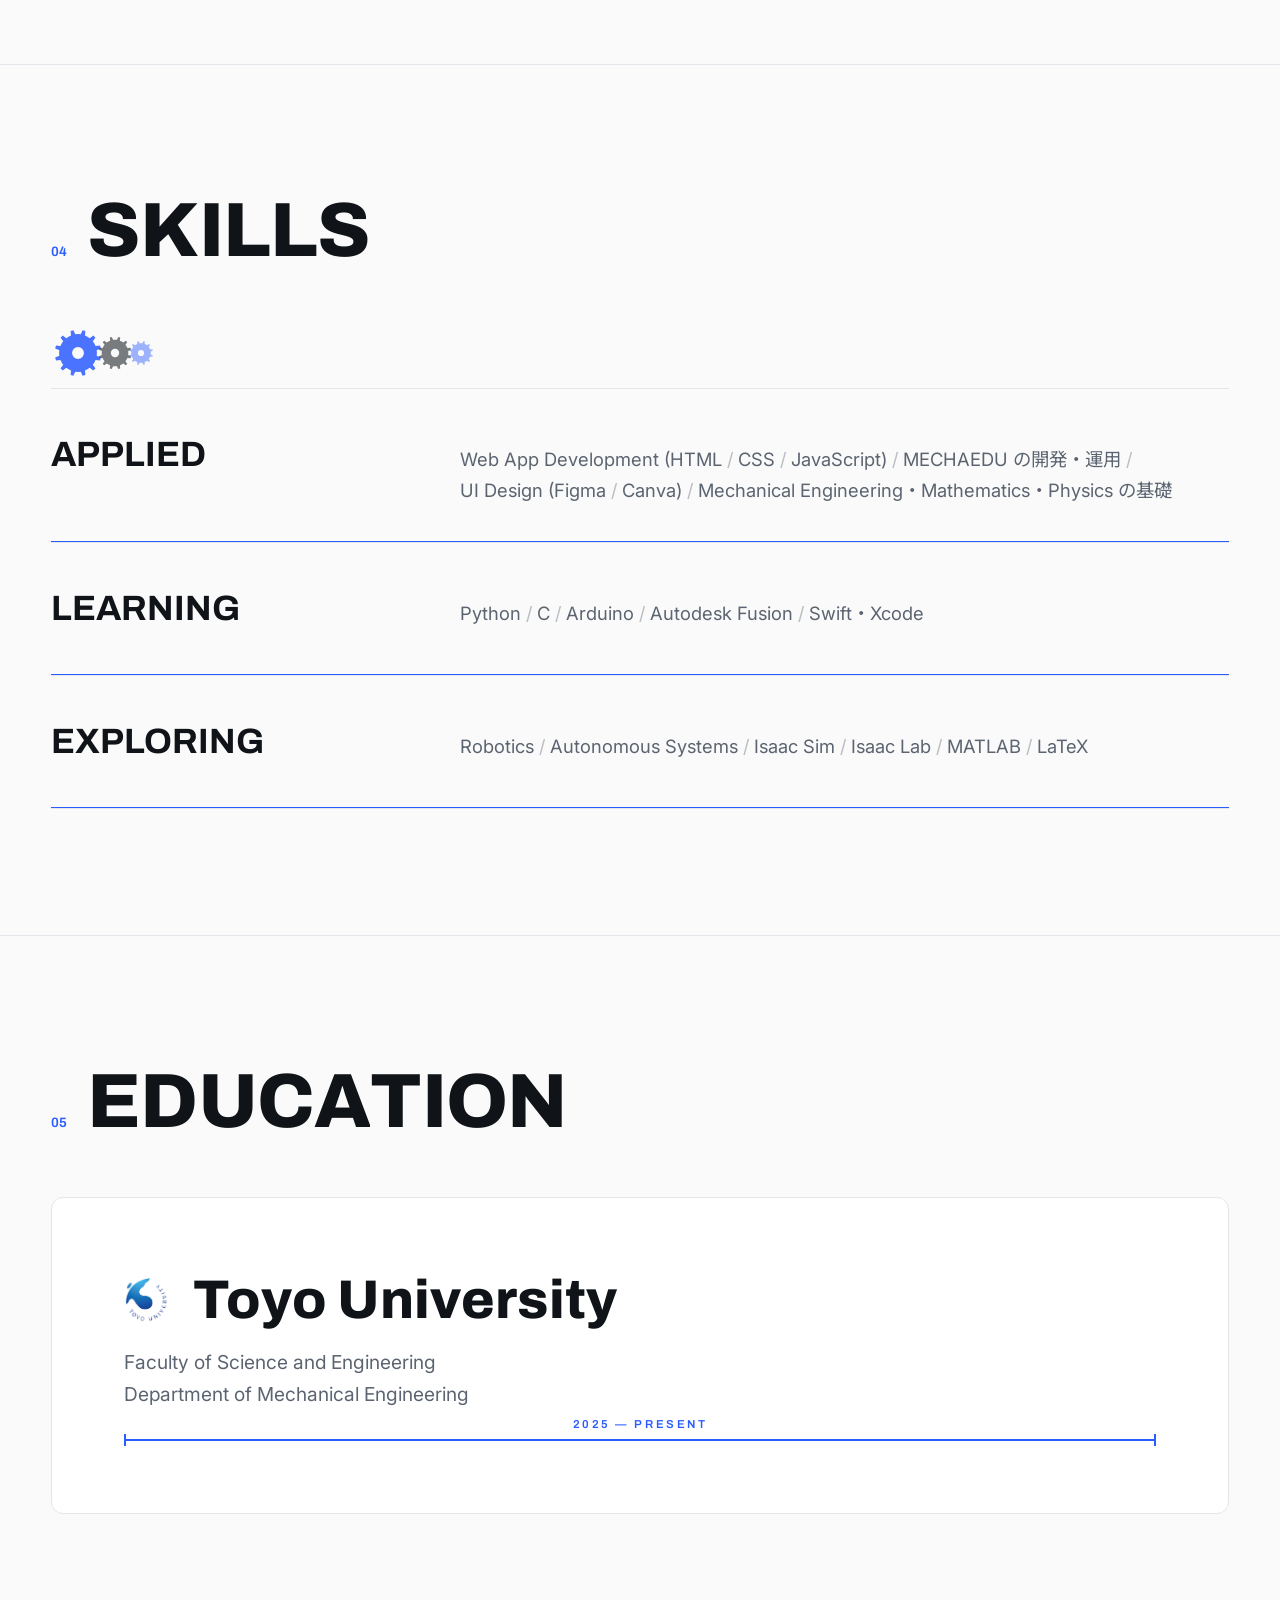
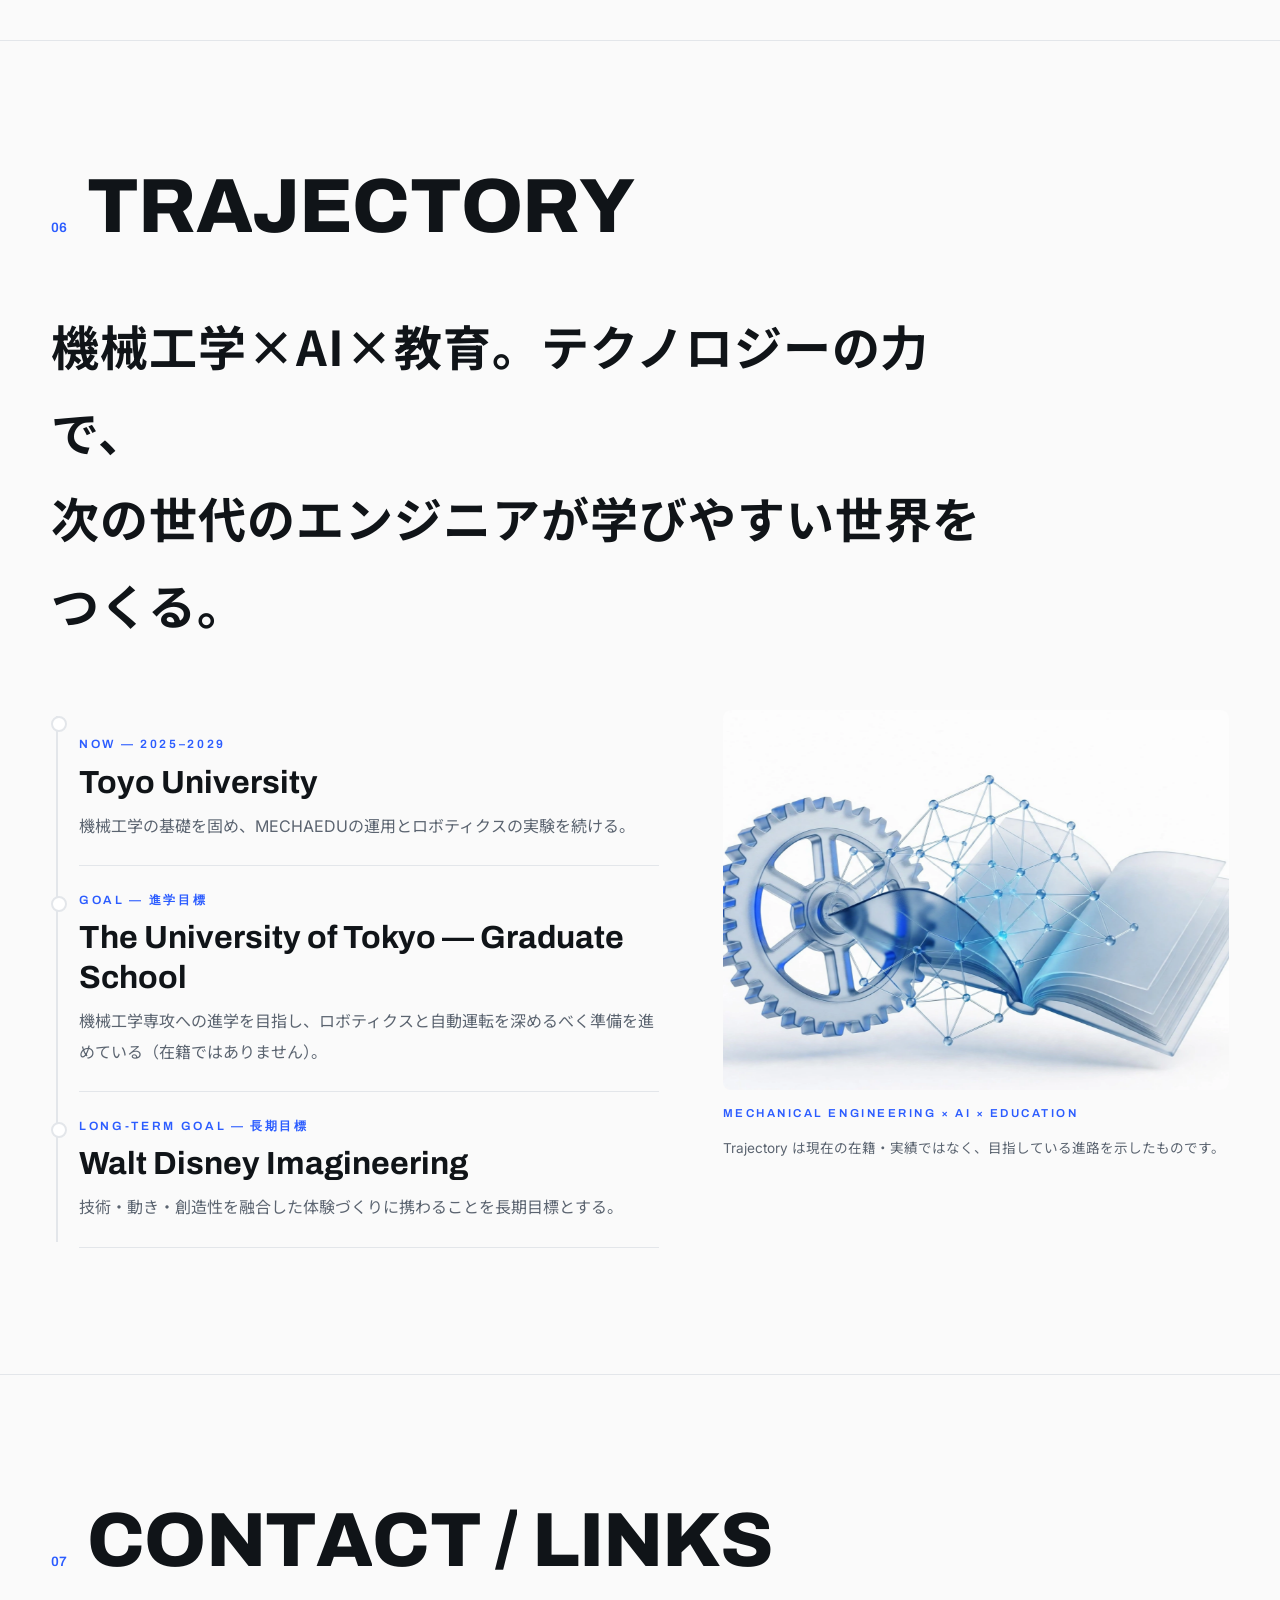
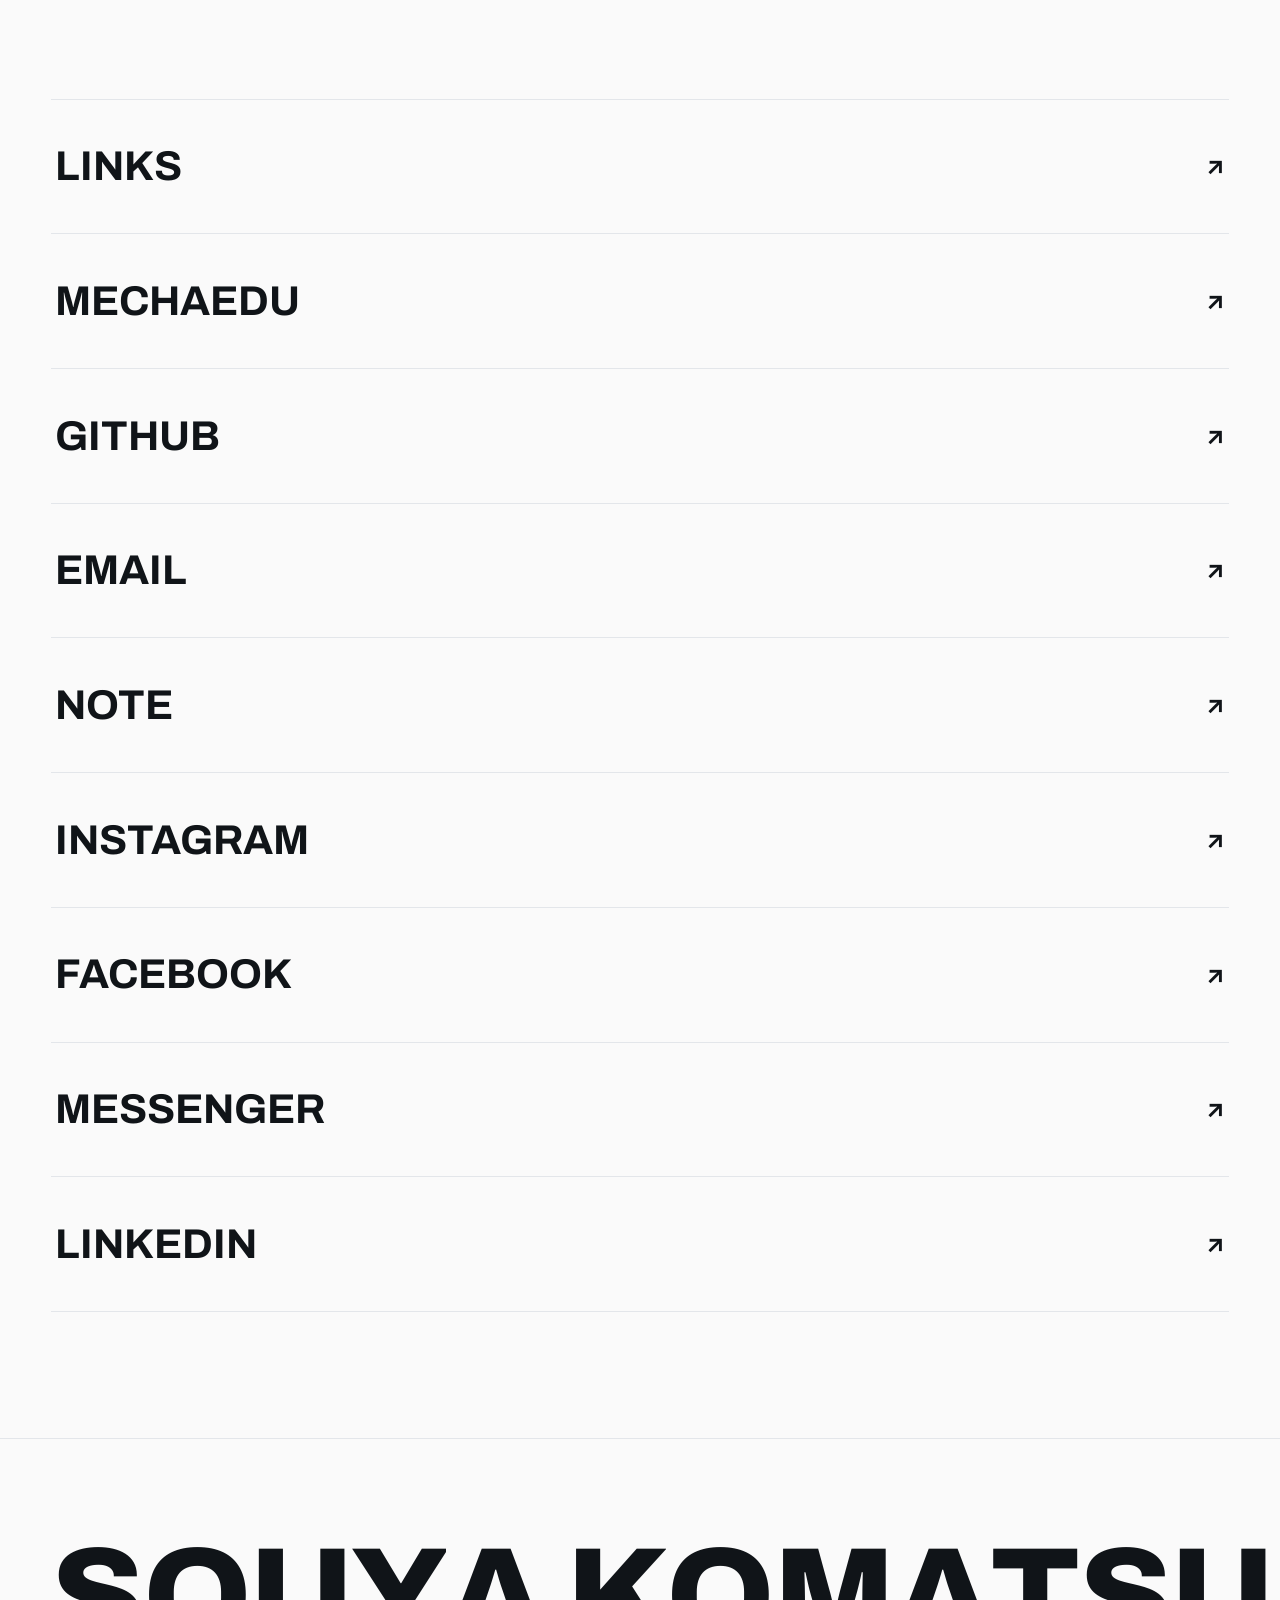
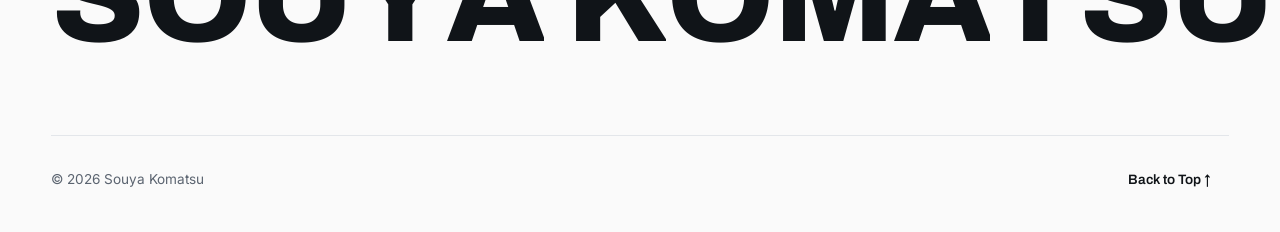
==== commit 45a184a2: "Add Facebook and Messenger links" ====
--- a/index.html
+++ b/index.html
@@ -338,6 +338,12 @@
               Instagram</span><span class="contact__arrow">↗</span></a></li>
         <!-- <li class="reveal"><a href="#" class="contact__link fill-hover" data-cursor="hover"><span>YouTube</span><span
               class="contact__arrow">↗</span></a></li> -->
+        <li class="reveal"><a href="https://www.facebook.com/profile.php?id=100093205015520"
+            class="contact__link fill-hover" data-cursor="hover"><span>
+              Facebook</span><span class="contact__arrow">↗</span></a></li>
+        <li class="reveal"><a href="https://www.facebook.com/messages/t/100093205015520"
+            class="contact__link fill-hover" data-cursor="hover"><span>
+              Messenger</span><span class="contact__arrow">↗</span></a></li>
         <li class="reveal"><a
             href="https://www.linkedin.com/in/蒼也-小松-a789563b1?utm_source=share_via&utm_content=profile&utm_medium=member_ios"
             class="contact__link fill-hover" data-cursor="hover"><span>LinkedIn</span><span
